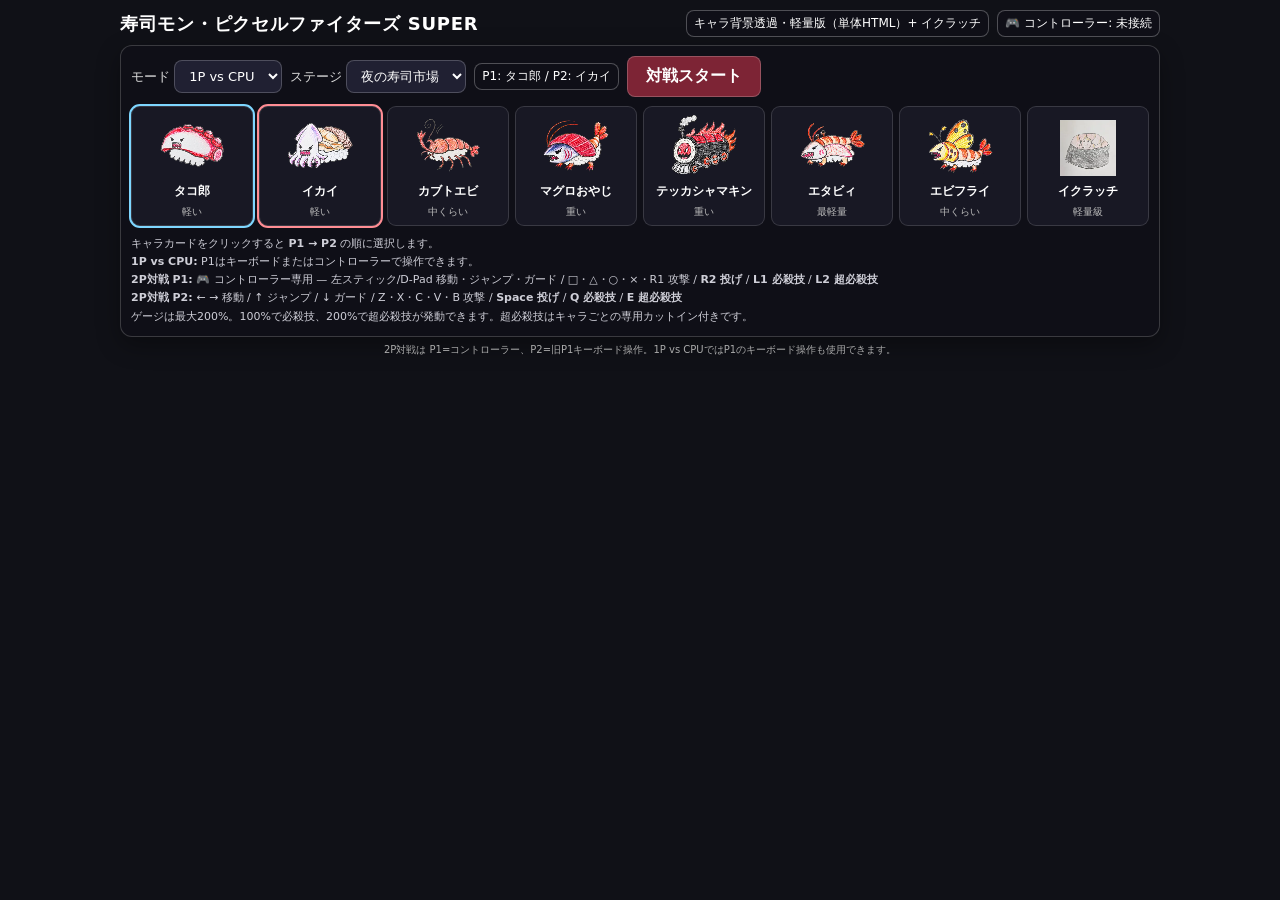
==== index.html @ 0b3661e8 "Add files via upload" ====
<!DOCTYPE html>
<html lang="ja">
<head>
<meta charset="utf-8">
<meta name="viewport" content="width=device-width,initial-scale=1">
<title>寿司モン・ピクセルファイターズ SUPER</title>
<style>
:root{color-scheme:dark}
*{box-sizing:border-box}
html,body{margin:0;min-height:100%;font-family:system-ui,-apple-system,"Segoe UI",sans-serif;background:#101117;color:#fff}
body{display:flex;justify-content:center;padding:10px}
#app{width:min(1040px,100%)}
.topbar{display:flex;gap:8px;align-items:center;justify-content:space-between;flex-wrap:wrap;margin-bottom:8px}
h1{font-size:18px;margin:0;letter-spacing:.04em}
.badge{font-size:12px;padding:4px 7px;border:1px solid #ffffff44;border-radius:8px;background:#101018cc}
#gamepadStatus.connected{border-color:#69e78a88;color:#9dffb6;background:#102018cc}
#gamepadStatus{transition:.15s ease}
.panel{background:#101018e8;border:1px solid #ffffff2d;border-radius:12px;padding:10px;box-shadow:0 8px 24px #0005}
#setup{display:grid;gap:9px}
.row{display:flex;gap:8px;align-items:center;flex-wrap:wrap}
label{font-size:13px;color:#ddd}
select,button{font:inherit;color:#fff;background:#202032;border:1px solid #ffffff35;border-radius:8px;padding:7px 10px}
button{cursor:pointer}
button:hover{filter:brightness(1.18)}
#startBtn{background:#7d2435;font-weight:800;padding:9px 18px}
.cards{display:grid;grid-template-columns:repeat(auto-fit,minmax(112px,1fr));gap:6px}
.card{min-width:0;border:1px solid #ffffff24;border-radius:9px;padding:6px;background:#181824;text-align:center;cursor:pointer;position:relative}
.card:hover{background:#222238}
.card.selected1{outline:2px solid #7ed6ff}
.card.selected2{outline:2px solid #ff8d94}
.card img{width:100%;height:66px;object-fit:contain;image-rendering:pixelated}
.card b{display:block;font-size:12px;white-space:nowrap;overflow:hidden;text-overflow:ellipsis}
.card small{font-size:10px;color:#bbb}
.legend{font-size:11px;color:#cfcfd8;line-height:1.65}
#gameWrap{display:none;position:relative;margin-top:8px}
canvas{display:block;width:100%;aspect-ratio:16/9;image-rendering:pixelated;background:#0e0f14;border:1px solid #ffffff30;border-radius:10px}
.hudHelp{position:absolute;left:7px;bottom:7px;font-size:10px;background:#07070bbf;border:1px solid #ffffff2d;padding:4px 6px;border-radius:6px;pointer-events:none}
#backBtn{position:absolute;right:7px;top:7px;padding:5px 8px;font-size:11px}
.moveBox{margin-top:7px;display:grid;grid-template-columns:1fr 1fr;gap:7px}
.moves{font-size:11px;line-height:1.55;background:#0c0c13d9;border:1px solid #ffffff22;border-radius:8px;padding:6px}
.moves strong{font-size:12px}
.specialLine{display:inline-block;margin-top:3px;padding:2px 5px;border:1px solid #ffd76b66;border-radius:5px;color:#ffe59a}
.throwLine{display:inline-block;margin-top:3px;padding:2px 5px;border:1px solid #8de8ff66;border-radius:5px;color:#bdefff}
.ultraLine{display:inline-block;margin-top:3px;padding:2px 5px;border:1px solid #ff8a7a66;border-radius:5px;color:#ffd0c8;background:#3a1010}
.footer{font-size:10px;color:#aaa;margin-top:6px;text-align:center}
@media(max-width:720px){
  .cards{grid-template-columns:repeat(3,1fr)}
  .card img{height:54px}
  .moveBox{grid-template-columns:1fr}
}
</style>
</head>
<body>
<div id="app">
  <div class="topbar">
    <h1>寿司モン・ピクセルファイターズ SUPER</h1>
    <div class="row"><span class="badge">キャラ背景透過・軽量版（単体HTML）+ イクラッチ</span><span id="gamepadStatus" class="badge">🎮 コントローラー: 未接続</span></div>
  </div>

  <section id="setup" class="panel">
    <div class="row">
      <label>モード
        <select id="mode">
          <option value="cpu">1P vs CPU</option>
          <option value="2p">2P 対戦</option>
        </select>
      </label>
      <label>ステージ
        <select id="stage">
          <option value="market">夜の寿司市場</option>
          <option value="volcano">灼熱すし火山</option>
          <option value="deepsea">深海寿司神殿</option>
          <option value="moon">月見すし城</option>
        </select>
      </label>
      <span id="pickText" class="badge">P1: タコ郎 / P2: イカイ</span>
      <button id="startBtn">対戦スタート</button>
    </div>

    <div class="cards" id="cards"></div>

    <div class="legend">
      キャラカードをクリックすると <b>P1 → P2</b> の順に選択します。<br>
      <b>1P vs CPU:</b> P1はキーボードまたはコントローラーで操作できます。<br>
      <b>2P対戦 P1:</b> 🎮 コントローラー専用 — 左スティック/D-Pad 移動・ジャンプ・ガード / □・△・○・×・R1 攻撃 / <b>R2 投げ</b> / <b>L1 必殺技</b> / <b>L2 超必殺技</b><br>
      <b>2P対戦 P2:</b> ← → 移動 / ↑ ジャンプ / ↓ ガード / Z・X・C・V・B 攻撃 / <b>Space 投げ</b> / <b>Q 必殺技</b> / <b>E 超必殺技</b><br>
      ゲージは最大200%。100%で必殺技、200%で超必殺技が発動できます。超必殺技はキャラごとの専用カットイン付きです。
    </div>
  </section>

  <section id="gameWrap">
    <canvas id="game" width="480" height="270"></canvas>
    <button id="backBtn">選択へ</button>
    <div class="hudHelp">1P: KB/🎮　2P対戦: P1=🎮 / P2=←→↑↓・Z/X/C/V/B・Space・Q・E</div>
    <div class="moveBox">
      <div class="moves" id="p1Moves"></div>
      <div class="moves" id="p2Moves"></div>
    </div>
  </section>

  <div class="footer">2P対戦は P1=コントローラー、P2=旧P1キーボード操作。1P vs CPUではP1のキーボード操作も使用できます。</div>
</div>

<script>
"use strict";

const SPRITES={
  takoro:"[data-uri]", ikai:"[data-uri]", kabuto:"[data-uri]", maguro:"[data-uri]", tekka:"[data-uri]",
  etabyi:"[data-uri]",
  ebifry:"[data-uri]",
  ikuratch:"[data-uri]",

};

const CHARS={
  takoro:{
    name:"タコ郎",weight:"軽い",mass:.86,speed:2.55,jump:8.9,
    moves:[
      {name:"無敵突進",kind:"dash",startup:5,active:13,recovery:13,damage:12,range:34,knock:4.6,dash:5.8,invuln:true},
      {name:"タコ足アッパー",kind:"melee",startup:7,active:5,recovery:15,damage:10,range:34,knock:4.2,lift:4.8},
      {name:"吸盤ビンタ",kind:"melee",startup:6,active:6,recovery:12,damage:9,range:45,knock:3.8,lift:2.3},
      {name:"潮しぶき",kind:"lob",startup:12,active:1,recovery:17,damage:11,projSpeed:3.2,projVy:-2.2,projGravity:.12,knock:4.0,color1:"#79d8ff",color2:"#d9f4ff"},
      {name:"すしローリング",kind:"dash",startup:12,active:12,recovery:20,damage:17,range:39,knock:6.6,dash:4.2}
    ],
    special:{name:"タコ無双ラッシュ",kind:"specialDash",startup:13,active:48,recovery:22,damage:6,range:40,knock:3.3,dash:6.1,multiGap:7,invuln:true}
  },
  ikai:{
    name:"イカイ",weight:"軽い",mass:.88,speed:2.5,jump:8.8,
    moves:[
      {name:"スミ弾",kind:"projectile",startup:8,active:1,recovery:13,damage:8,projSpeed:4.5,knock:3.3,color1:"#3f3657",color2:"#9d86c9"},
      {name:"触手ムチ",kind:"melee",startup:6,active:5,recovery:14,damage:10,range:55,knock:3.9,lift:2.2},
      {name:"ゲソアッパー",kind:"melee",startup:7,active:5,recovery:15,damage:11,range:34,knock:4.0,lift:5.5},
      {name:"スミ連射",kind:"multishot",startup:14,active:10,recovery:16,damage:6,projSpeed:4.3,knock:2.8,color1:"#3a3050",color2:"#c5b7ff"},
      {name:"大スミ砲",kind:"projectileBig",startup:17,active:1,recovery:23,damage:18,projSpeed:3.3,knock:6.3,color1:"#6f44cc",color2:"#d9c9ff"}
    ],
    special:{name:"深海スミストーム",kind:"inkStorm",startup:24,active:56,recovery:21,damage:7,knock:2.7,multiGap:7}
  },
  kabuto:{
    name:"カブトエビ",weight:"中くらい",mass:1.02,speed:2.15,jump:7.8,
    moves:[
      {name:"角つつき",kind:"melee",startup:4,active:5,recovery:11,damage:8,range:31,knock:3.3,lift:1.8},
      {name:"二連つつき",kind:"melee",startup:5,active:7,recovery:13,damage:11,range:36,knock:3.8,lift:2.0},
      {name:"しっぽ払い",kind:"spin",startup:10,active:7,recovery:16,damage:12,range:48,knock:4.8,lift:2.3},
      {name:"跳ね角アタック",kind:"dash",startup:11,active:9,recovery:16,damage:13,range:35,knock:5.1,dash:4.0},
      {name:"一本角チャージ",kind:"dash",startup:15,active:9,recovery:20,damage:19,range:38,knock:7.2,dash:4.7}
    ],
    special:{name:"超角ドリルブレイク",kind:"drillRush",startup:18,active:46,recovery:24,damage:5,range:42,knock:3.0,dash:5.2,multiGap:6,guardBreak:true}
  },
  maguro:{
    name:"マグロおやじ",weight:"重い",mass:1.24,speed:1.75,jump:6.8,
    moves:[
      {name:"火炎放射",kind:"flame",startup:9,active:16,recovery:15,damage:13,range:62,knock:3.5},
      {name:"尾びれたたき",kind:"melee",startup:8,active:7,recovery:16,damage:13,range:40,knock:5.2,lift:2.0},
      {name:"焼きマグロ玉",kind:"lob",startup:14,active:1,recovery:18,damage:14,projSpeed:3.0,projVy:-1.9,projGravity:.11,knock:5.3,color1:"#ff6b2c",color2:"#ffd39b"},
      {name:"煙幕タックル",kind:"dash",startup:13,active:10,recovery:18,damage:15,range:35,knock:5.8,dash:3.0},
      {name:"大トロボディプレス",kind:"dash",startup:18,active:12,recovery:24,damage:22,range:43,knock:8.1,dash:3.6}
    ],
    special:{name:"豪炎マグロ大火砲",kind:"megaFlame",startup:28,active:40,recovery:26,damage:8,range:145,knock:4.2,multiGap:8}
  },
  tekka:{
    name:"テッカシャマキン",weight:"重い",mass:1.3,speed:1.65,jump:6.5,
    moves:[
      {name:"火だるま突進",kind:"fireDash",startup:10,active:14,recovery:18,damage:15,range:42,knock:6.0,dash:4.4},
      {name:"蒸気爆発",kind:"burst",startup:13,active:8,recovery:19,damage:14,range:48,knock:5.7},
      {name:"煤煙ショット",kind:"projectile",startup:12,active:1,recovery:16,damage:9,projSpeed:4.0,knock:3.4,color1:"#343434",color2:"#c0c0c0"},
      {name:"車輪スピン",kind:"spin",startup:11,active:10,recovery:18,damage:16,range:52,knock:6.0,lift:2.2},
      {name:"灼熱列車",kind:"fireDash",startup:22,active:18,recovery:28,damage:24,range:48,knock:9.0,dash:4.8}
    ],
    special:{name:"暴走・灼熱特急",kind:"trainRush",startup:20,active:56,recovery:30,damage:6,range:48,knock:3.6,dash:5.7,multiGap:7,invuln:true}
  },
  etabyi:{
    name:"エタビィ",weight:"最軽量",mass:.68,speed:3.0,jump:9.7,
    moves:[
      {name:"かみつき",kind:"melee",startup:4,active:4,recovery:9,damage:7,range:31,knock:3.0,lift:1.5},
      {name:"前足パンチ",kind:"melee",startup:5,active:5,recovery:10,damage:8,range:35,knock:3.3,lift:1.8},
      {name:"しっぽ打ち",kind:"melee",startup:6,active:5,recovery:11,damage:9,range:41,knock:3.8,lift:2.0},
      {name:"頭突き",kind:"melee",startup:7,active:6,recovery:12,damage:11,range:34,knock:4.5,lift:2.2},
      {name:"高速連打",kind:"melee",startup:9,active:7,recovery:13,damage:13,range:38,knock:4.8,lift:2.0}
    ],
    special:{name:"神速モード",kind:"speedMode",startup:8,active:1,recovery:8,damage:0,range:0,knock:0}
  },
  ebifry:{
    name:"エビフライ",weight:"中くらい",mass:1.0,speed:2.12,jump:7.8,
    moves:[
      {name:"毒針ショット",kind:"poisonProjectile",startup:9,active:1,recovery:13,damage:6,projSpeed:4.1,knock:2.8,poisonDamage:1.2,poisonTime:180,color1:"#79d84b",color2:"#d9ff9b"},
      {name:"毒尾びれ",kind:"melee",startup:7,active:5,recovery:13,damage:9,range:39,knock:3.8,lift:2.0,poisonDamage:.8,poisonTime:120},
      {name:"毒りんぷん",kind:"poisonCloud",startup:13,active:18,recovery:17,damage:4,range:54,knock:2.2,poisonDamage:1.0,poisonTime:160},
      {name:"エビフライ頭突き",kind:"dash",startup:10,active:8,recovery:15,damage:12,range:37,knock:4.8,dash:4.0},
      {name:"猛毒弾",kind:"poisonProjectileBig",startup:17,active:1,recovery:22,damage:12,projSpeed:3.1,knock:5.0,poisonDamage:1.6,poisonTime:240,color1:"#4dbb3f",color2:"#efffa0"}
    ],
    special:{name:"猛毒スコール",kind:"poisonRain",startup:22,active:60,recovery:22,damage:6,knock:2.6,multiGap:6,poisonDamage:1.4,poisonTime:210}
  },
  ikuratch:{
    name:"イクラッチ",weight:"軽量級",mass:.76,speed:2.82,jump:9.25,
    moves:[
      {name:"のりビンタ",kind:"melee",startup:5,active:5,recovery:11,damage:8,range:35,knock:3.2,lift:1.8,spawnTrapCount:1,trapLife:320,triggerRadius:17,trapDamage:9,trapKnock:4.8,trapOffsets:[10]},
      {name:"イクラずつき",kind:"melee",startup:7,active:5,recovery:13,damage:10,range:33,knock:4.1,lift:4.6,spawnTrapCount:1,trapLife:340,triggerRadius:17,trapDamage:10,trapKnock:5.2,trapOffsets:[26]},
      {name:"放物イクラ弾",kind:"lob",startup:11,active:1,recovery:16,damage:10,projSpeed:3.15,projVy:-3.35,projGravity:.13,knock:4.2,color1:"#ff9ab1",color2:"#ffe58d"},
      {name:"イクラバクダン×2",kind:"trap",startup:8,active:1,recovery:12,damage:12,range:0,knock:6.0,trapLife:420,triggerRadius:18,color1:"#ff8c75",color2:"#ffe89d"},
      {name:"イクラバースト",kind:"burst",startup:12,active:8,recovery:17,damage:13,range:52,knock:5.1,lift:2.4,spawnTrapCount:2,trapLife:360,triggerRadius:18,trapDamage:11,trapKnock:5.5,trapOffsets:[-14,18]}
    ],
    special:{name:"イクラ地雷まつり",kind:"trapField",startup:16,active:72,recovery:18,damage:7,knock:3.4,trapDamage:11,trapKnock:5.8,trapLife:450,triggerRadius:18,spawnGap:6}
  }

};

const STAGES={
  market:"夜の寿司市場",
  volcano:"灼熱すし火山",
  deepsea:"深海寿司神殿",
  moon:"月見すし城"
};

const imgs={};
const imageReady={};
for(const [k,src] of Object.entries(SPRITES)){
  const im=new Image();
  imageReady[k]=false;
  im.onload=()=>{imageReady[k]=true};
  im.onerror=()=>{console.error("sprite load failed:",k)};
  im.src=src;
  imgs[k]=im;
}

const cards=document.getElementById("cards");
let pickPhase=0,p1Key="takoro",p2Key="ikai",stageKey="market";
for(const [key,c] of Object.entries(CHARS)){
  const d=document.createElement("div");
  d.className="card";d.dataset.key=key;
  d.innerHTML=`<img src="${SPRITES[key]}" alt=""><b>${c.name}</b><small>${c.weight}</small>`;
  d.onclick=()=>{if(pickPhase%2===0){p1Key=key;pickPhase++}else{p2Key=key;pickPhase++}updateCards()};
  cards.appendChild(d);
}
function updateCards(){
  for(const el of cards.children){
    el.classList.toggle("selected1",el.dataset.key===p1Key);
    el.classList.toggle("selected2",el.dataset.key===p2Key);
  }
  document.getElementById("pickText").textContent=`P1: ${CHARS[p1Key].name} / P2: ${CHARS[p2Key].name}`;
}
updateCards();

const canvas=document.getElementById("game"),ctx=canvas.getContext("2d");
ctx.imageSmoothingEnabled=false;
const W=480,H=270,GROUND=220;
const keys={};
let fighters=[],projectiles=[],sparks=[],victoryParticles=[];
let gameState="setup",timer=99*60,resultText="",mode="cpu",resultFrame=0,winnerSlot=-1,screenShake=0,specialFlash=0;
let specialBanner=null,superFx=[];
let currentRound=1,roundWins=[0,0],roundTransition=0,roundMessage="",matchWinner=-1;
let hitStopFrames=0, slowMoFrames=0, slowMoToggle=false;
let audioCtx=null;
let ultraHitBg=null;

const CONTROLS=[
  {left:"ArrowLeft",right:"ArrowRight",jump:"ArrowUp",guard:"ArrowDown",attacks:["KeyZ","KeyX","KeyC","KeyV","KeyB"],special:"KeyQ",ultra:"KeyE"},
  {left:"KeyA",right:"KeyD",jump:"KeyW",guard:"KeyS",attacks:["KeyF","KeyG","KeyH","KeyJ","KeyK"],special:"KeyL",ultra:"KeyO"}
];
const THROW_KEYS=["Space","Enter"];

// 2P対戦ではP1の旧キーボード操作一式をP2へ移します。
// 1P vs CPUでは従来どおりP1がそのキーボード操作を使えます。
function keyboardControlsFor(slot){
  if(mode==="2p")return slot===1?CONTROLS[0]:null;
  return slot===0?CONTROLS[0]:null;
}
function keyboardThrowFor(slot){
  if(mode==="2p")return slot===1?THROW_KEYS[0]:null;
  return slot===0?THROW_KEYS[0]:null;
}

// ===== Gamepad support (P1 only) =====
// Standard Gamepad mapping (PlayStation-style labels):
// ×=0, ○=1, □=2, △=3, L1=4, R1=5, L2=6, R2=7, D-Pad=12..15.
// 2P対戦時もゲームパッドはP1専用。P2はキーボード専用。
const GAMEPAD_DEADZONE=.18;
const GAMEPAD_AXIS_SMOOTHING=.30;
const GAMEPAD_ATTACK_BUTTONS=[2,3,1,0,5];
const gamepadInput=[
  {left:false,right:false,up:false,guard:false,moveX:0,connected:false,name:""},
  {left:false,right:false,up:false,guard:false,moveX:0,connected:false,name:""}
];
const gamepadPrev=[
  {up:false,buttons:Array(24).fill(false),padIndex:null},
  {up:false,buttons:Array(24).fill(false),padIndex:null}
];
let lastGamepadStatus="";

function pressedButton(pad,index){
  const b=pad&&pad.buttons&&pad.buttons[index];
  return !!(b&&(b.pressed||b.value>.5));
}
function axisValue(pad,index){
  const v=pad&&pad.axes&&Number.isFinite(pad.axes[index])?pad.axes[index]:0;
  const a=Math.abs(v);
  if(a<GAMEPAD_DEADZONE)return 0;
  // デッドゾーンの外側を0〜1に再マッピングし、弱い倒し込みも滑らかに反映する。
  const t=(a-GAMEPAD_DEADZONE)/(1-GAMEPAD_DEADZONE);
  return Math.sign(v)*Math.pow(Math.min(1,t),1.12);
}
function assignedGamepads(){
  if(!navigator.getGamepads)return [];
  return Array.from(navigator.getGamepads()).filter(Boolean).sort((a,b)=>a.index-b.index);
}
function updateGamepadStatus(pads){
  const el=document.getElementById("gamepadStatus");
  if(!el)return;
  let text;
  if(!navigator.getGamepads) text="🎮 コントローラー: このブラウザは未対応";
  else if(!pads.length) text="🎮 コントローラー: 未接続";
  else if(mode==="2p") text=`🎮 P1用コントローラー: 接続中${pads.length>1?`（ほか${pads.length-1}台は操作に未使用）`:""}`;
  else text=`🎮 P1用コントローラー: 接続中${pads.length>1?`（${pads.length}台接続）`:""}`;
  if(text===lastGamepadStatus)return;
  lastGamepadStatus=text;
  el.textContent=text;
  el.classList.toggle("connected",pads.length>0);
  el.title=pads.map((p,i)=>`${i===0?"P1使用":"未使用"}: ${p.id}`).join("\n");
}
function triggerGamepadButton(slot,buttonIndex){
  if(slot!==0||gameState!=="fight"||!fighters[0]||fighters[0].cpu)return;
  const f=fighters[0];
  const attackIndex=GAMEPAD_ATTACK_BUTTONS.indexOf(buttonIndex);
  if(attackIndex>=0){startAttack(f,attackIndex);return;}
  if(buttonIndex===7){startThrow(f);return;}   // R2
  if(buttonIndex===4){startSpecial(f);return;} // L1
  if(buttonIndex===6){startUltra(f);return;}   // L2
}
function updateGamepads(){
  const pads=assignedGamepads();
  updateGamepadStatus(pads);

  // P1だけに1台目のコントローラーを割り当てる。P2は常にキーボード専用。
  for(let slot=0;slot<2;slot++){
    const pad=slot===0?(pads[0]||null):null;
    const state=gamepadInput[slot];
    const prev=gamepadPrev[slot];
    if(!pad){
      state.left=state.right=state.up=state.guard=state.connected=false;
      state.moveX=0;
      state.name="";
      prev.up=false;prev.buttons.fill(false);prev.padIndex=null;
      continue;
    }
    if(prev.padIndex!==pad.index){
      prev.up=false;prev.buttons.fill(false);prev.padIndex=pad.index;
    }

    const ax=axisValue(pad,0), ay=axisValue(pad,1);
    const dLeft=pressedButton(pad,14), dRight=pressedButton(pad,15);
    const dUp=pressedButton(pad,12), dDown=pressedButton(pad,13);

    // 左スティックはアナログ量を保ったまま補間。D-Padは即時反応。
    let targetX=ax;
    if(dLeft&&!dRight)targetX=-1;
    else if(dRight&&!dLeft)targetX=1;
    else if(dLeft&&dRight)targetX=0;
    if(dLeft||dRight){
      state.moveX=targetX;
    }else{
      const smoothing=Math.abs(targetX)<.001?GAMEPAD_AXIS_SMOOTHING+.10:GAMEPAD_AXIS_SMOOTHING;
      state.moveX+=(targetX-state.moveX)*smoothing;
      if(Math.abs(state.moveX)<.012&&Math.abs(targetX)<.001)state.moveX=0;
    }

    const left=state.moveX<-.02;
    const right=state.moveX>.02;
    // 縦方向は誤入力防止のため、スティックをある程度倒した時だけ反応。
    const up=dUp||ay<-.52;
    const down=dDown||ay>.52;
    state.left=left;state.right=right;state.up=up;state.guard=down;state.connected=true;state.name=pad.id||"Gamepad";

    // 上を押しっぱなしにしても自動ジャンプしないよう、押した瞬間だけジャンプ。
    if(up&&!prev.up&&gameState==="fight"&&fighters[0]&&!fighters[0].cpu){
      const f=fighters[0];
      if(f.onGround&&!f.attack&&f.hitstun<=0&&!f.guard){f.vy=-f.c.jump;f.onGround=false;}
    }
    prev.up=up;

    const watched=[0,1,2,3,4,5,6,7];
    for(const bi of watched){
      const now=pressedButton(pad,bi);
      if(now&&!prev.buttons[bi])triggerGamepadButton(slot,bi);
      prev.buttons[bi]=now;
    }
  }
}
window.addEventListener("gamepadconnected",()=>updateGamepads());
window.addEventListener("gamepaddisconnected",()=>updateGamepads());

const THROWS={
  takoro:{name:"吸盤ぐるぐる投げ",damage:12,range:47,knock:6.2,lift:4.2,recovery:18},
  ikai:{name:"触手一本背負い",damage:11,range:49,knock:5.8,lift:4.0,recovery:18},
  kabuto:{name:"角すくい投げ",damage:14,range:46,knock:6.8,lift:4.4,recovery:20},
  maguro:{name:"豪快マグロ投げ",damage:16,range:45,knock:7.6,lift:4.8,recovery:23},
  tekka:{name:"機関車放り投げ",damage:17,range:45,knock:8.0,lift:5.0,recovery:24},
  etabyi:{name:"神速エビ投げ",damage:10,range:50,knock:5.5,lift:4.5,recovery:15},
  ebifry:{name:"毒しっぽ投げ",damage:13,range:47,knock:6.0,lift:4.2,recovery:19},
  ikuratch:{name:"イクラころがし投げ",damage:12,range:48,knock:6.2,lift:4.4,recovery:18}
};
const SPECIAL_COLORS={
  takoro:["#5ce7ff","#eaffff"],
  ikai:["#9b62ff","#eadcff"],
  kabuto:["#ffd04d","#fff4ae"],
  maguro:["#ff5729","#ffe067"],
  tekka:["#ff3b1f","#ffb13b"],
  etabyi:["#fff06a","#ffffff"],
  ebifry:["#74e34f","#ecff9a"],
  ikuratch:["#ff8da1","#fff0a6"]
};
const ULTRA_STYLES={
  takoro:{title:"SEA EMPEROR", subtitle:"激流で押し流せ！", accent:"#5ce7ff", accent2:"#eaffff", motif:"wave"},
  ikai:{title:"ABYSS SQUID", subtitle:"深海の闇を降らせろ！", accent:"#9b62ff", accent2:"#eadcff", motif:"ink"},
  kabuto:{title:"ROYAL DRILL", subtitle:"角で貫く黄金一閃！", accent:"#ffd04d", accent2:"#fff4ae", motif:"drill"},
  maguro:{title:"INFERNO TUNA", subtitle:"すべてを焼き尽くせ！", accent:"#ff5729", accent2:"#ffe067", motif:"fire"},
  tekka:{title:"HELL EXPRESS", subtitle:"止まらない灼熱列車！", accent:"#ff3b1f", accent2:"#ffb13b", motif:"rail"},
  etabyi:{title:"GOD SPEED", subtitle:"神速で置き去りにする！", accent:"#fff06a", accent2:"#ffffff", motif:"speed"},
  ebifry:{title:"TOXIC BUTTERFLY", subtitle:"猛毒の雨で包み込め！", accent:"#74e34f", accent2:"#ecff9a", motif:"poison"},
  ikuratch:{title:"IKURA MINEFIELD", subtitle:"踏んだ瞬間、全部はじける！", accent:"#ff8da1", accent2:"#fff0a6", motif:"ikura"}
};
const ULTRA_QUOTES={
  takoro:["ここで決める！","逃がすか！","今だ！"],
  ikai:["深海の闇を見ろ！","逃がすか！","今だ！"],
  kabuto:["ここで決める！","角で貫く！","逃がすか！"],
  maguro:["燃えつきろ！","ここで決める！","今だ！"],
  tekka:["終点まで吹き飛べ！","逃がすか！","ここで決める！"],
  etabyi:["見切れるかな？","今だ！","逃がすか！"],
  ebifry:["毒からは逃げられない！","ここで決める！","今だ！"],
  ikuratch:["踏んだらドカン！","ここで決める！","逃がすか！"]
};
function pickUltraQuote(key){
  const list=ULTRA_QUOTES[key]||["ここで決める！","逃がすか！","今だ！"];
  return list[Math.floor(Math.random()*list.length)];
}

const ULTRAS={
  takoro:{name:"海皇タコ無限突進",kind:"ultraDash",startup:16,active:72,recovery:24,damage:9,range:46,knock:4.4,dash:7.0,multiGap:5,invuln:true},
  ikai:{name:"冥海ギガスミテンペスト",kind:"gigaInk",startup:28,active:80,recovery:24,damage:9,knock:3.2,multiGap:4},
  kabuto:{name:"皇角ギガドリル",kind:"gigaDrill",startup:20,active:68,recovery:26,damage:7,range:48,knock:3.6,dash:6.4,multiGap:4,guardBreak:true,invuln:true},
  maguro:{name:"灼海インフェルノ砲",kind:"infernoCannon",startup:30,active:54,recovery:28,damage:11,range:190,knock:4.8,multiGap:5},
  tekka:{name:"終焉・煉獄特急",kind:"hellTrain",startup:18,active:80,recovery:30,damage:8,range:52,knock:4.0,dash:6.6,multiGap:5,invuln:true},
  etabyi:{name:"絶対神速覚醒",kind:"godSpeed",startup:10,active:1,recovery:10,damage:0,range:0,knock:0},
  ebifry:{name:"終極・猛毒大洪水",kind:"toxicFlood",startup:26,active:76,recovery:26,damage:8,knock:3.4,multiGap:5,poisonDamage:2.0,poisonTime:300},
  ikuratch:{name:"超・イクラ地雷原",kind:"ikuraMinefield",startup:22,active:99,recovery:22,damage:8,knock:3.2,multiGap:5,trapDamage:13,trapKnock:6.8,trapLife:500,triggerRadius:20}
};
const KEYLIST=[
  "ArrowLeft","ArrowRight","ArrowUp","ArrowDown","KeyZ","KeyX","KeyC","KeyV","KeyB","KeyQ","KeyE","Space",
  "KeyA","KeyD","KeyW","KeyS","KeyF","KeyG","KeyH","KeyJ","KeyK","KeyL","KeyO","Enter"
];

function initAudio(){
  if(audioCtx)return;
  const Ctx=window.AudioContext||window.webkitAudioContext;
  if(!Ctx)return;
  audioCtx=new Ctx();
}
function beep(freq, dur=.08, type="square", vol=.03, when=0, slideTo=null){
  if(!audioCtx)return;
  const t=audioCtx.currentTime+when;
  const osc=audioCtx.createOscillator();
  const g=audioCtx.createGain();
  osc.type=type;
  osc.frequency.setValueAtTime(freq,t);
  if(slideTo!==null)osc.frequency.exponentialRampToValueAtTime(Math.max(30,slideTo),t+dur);
  g.gain.setValueAtTime(0.0001,t);
  g.gain.exponentialRampToValueAtTime(vol,t+.008);
  g.gain.exponentialRampToValueAtTime(0.0001,t+dur);
  osc.connect(g); g.connect(audioCtx.destination);
  osc.start(t); osc.stop(t+dur+.02);
}
function noiseBurst(dur=.08, vol=.02, when=0, hp=400){
  if(!audioCtx)return;
  const t=audioCtx.currentTime+when;
  const len=Math.max(1,Math.floor(audioCtx.sampleRate*dur));
  const buf=audioCtx.createBuffer(1,len,audioCtx.sampleRate);
  const ch=buf.getChannelData(0);
  for(let i=0;i<len;i++)ch[i]=(Math.random()*2-1)*(1-i/len);
  const src=audioCtx.createBufferSource(); src.buffer=buf;
  const filter=audioCtx.createBiquadFilter(); filter.type="highpass"; filter.frequency.value=hp;
  const g=audioCtx.createGain();
  g.gain.setValueAtTime(vol,t);
  g.gain.exponentialRampToValueAtTime(0.0001,t+dur);
  src.connect(filter); filter.connect(g); g.connect(audioCtx.destination);
  src.start(t); src.stop(t+dur+.02);
}
function playHitSE(power=10, guarded=false){
  if(!audioCtx)return;
  if(guarded){
    beep(640,.05,"triangle",.02,0,520);
    noiseBurst(.04,.01,0,900);
  }else{
    const base=Math.min(600,180+power*18);
    beep(base,.06,"square",.03,0,Math.max(80,base*.45));
    noiseBurst(.05,.015,0,500);
  }
}
function playSpecialSE(key, ultra=false){
  if(!audioCtx)return;
  const t=0;
  if(ultra){
    beep(260,.11,"sawtooth",.035,t,120);
    beep(520,.12,"square",.03,t+.05,210);
    noiseBurst(.12,.02,t+.04,350);
  }
  switch(key){
    case "takoro":
      beep(560,.07,"triangle",.03,t,360); beep(760,.06,"triangle",.025,t+.05,480); noiseBurst(.05,.01,t+.03,700); break;
    case "ikai":
      beep(250,.11,"sawtooth",.028,t,120); beep(360,.1,"square",.02,t+.06,180); noiseBurst(.08,.015,t+.04,450); break;
    case "kabuto":
      beep(180,.08,"square",.03,t,90); beep(120,.09,"sawtooth",.028,t+.04,70); noiseBurst(.05,.012,t+.03,800); break;
    case "maguro":
      beep(140,.12,"sawtooth",.03,t,60); beep(220,.09,"square",.025,t+.07,110); noiseBurst(.1,.02,t+.02,260); break;
    case "tekka":
      beep(110,.14,"square",.032,t,55); beep(175,.12,"sawtooth",.03,t+.05,90); noiseBurst(.12,.022,t+.03,200); break;
    case "etabyi":
      beep(680,.05,"triangle",.03,t,800); beep(880,.05,"triangle",.025,t+.04,1000); beep(1080,.05,"triangle",.02,t+.08,1200); break;
    case "ebifry":
      beep(420,.08,"sawtooth",.026,t,240); beep(310,.1,"triangle",.022,t+.05,180); noiseBurst(.07,.012,t+.03,520); break;
  }
}

addEventListener("keydown",e=>{
  if(KEYLIST.includes(e.code))e.preventDefault();
  if(!keys[e.code])onPress(e.code);
  keys[e.code]=true;
});
addEventListener("keyup",e=>keys[e.code]=false);

function Fighter(slot,key,x,facing,cpu=false){
  const c=CHARS[key];
  return {
    slot,key,c,x,y:GROUND-45,vx:0,vy:0,w:57,h:45,facing,
    hp:100,meter:0,guard:false,onGround:true,attack:null,attackFrame:0,
    hitDone:false,hitCooldown:0,hitstun:0,invuln:0,flash:0,cpu,cpuThink:0,ko:false,
    combo:0,comboTimer:0,bestCombo:0,specialUsed:0,ultraUsed:0,speedBuff:0,ultraBuff:0,throwSuccess:0,poisonTimer:0,poisonTick:0,poisonDamage:0,poisonOwner:null
  };
}
async function startGame(){
  initAudio();
  if(audioCtx&&audioCtx.state==="suspended"){audioCtx.resume().catch(()=>{});}
  const startBtn=document.getElementById("startBtn");
  startBtn.disabled=true;
  startBtn.textContent="画像を準備中…";
  try{
    const selected=[imgs[p1Key],imgs[p2Key]];
    await Promise.all(selected.map(im=>{
      if(im.complete&&im.naturalWidth>0)return Promise.resolve();
      if(im.decode)return im.decode().catch(()=>new Promise(r=>{
        const done=()=>r();
        im.addEventListener("load",done,{once:true});
        im.addEventListener("error",done,{once:true});
      }));
      return new Promise(r=>{
        const done=()=>r();
        im.addEventListener("load",done,{once:true});
        im.addEventListener("error",done,{once:true});
      });
    }));
  }finally{
    startBtn.disabled=false;
    startBtn.textContent="対戦スタート";
  }

  mode=document.getElementById("mode").value;
  stageKey=document.getElementById("stage").value;
  currentRound=1;
  roundWins=[0,0];
  matchWinner=-1;
  startRound();
  document.getElementById("setup").style.display="none";
  document.getElementById("gameWrap").style.display="block";
  updateMoveBox();
}

function startRound(){
  fighters=[Fighter(0,p1Key,95,1,false),Fighter(1,p2Key,385,-1,mode==="cpu")];
  projectiles=[];sparks=[];victoryParticles=[];timer=99*60;resultText="";resultFrame=0;winnerSlot=-1;
  screenShake=0;specialFlash=0;specialBanner=null;superFx=[];
  hitStopFrames=0; slowMoFrames=0; slowMoToggle=false; ultraHitBg=null;
  roundTransition=0;roundMessage=`ROUND ${currentRound}`;gameState="roundIntro";
}
document.getElementById("startBtn").onclick=startGame;
document.getElementById("backBtn").onclick=()=>{
  gameState="setup";
  document.getElementById("setup").style.display="grid";
  document.getElementById("gameWrap").style.display="none";
};

function updateMoveBox(){
  const normalKeys1=["Z","X","C","V","B"],padKeys=["□","△","○","×","R1"];
  const list=(f,ctrl,specialKey,ultraKey,throwKey)=>`<strong>${f.slot===0?"P1":"P2"} ${f.c.name}</strong>（${f.c.weight}）<br>`+
    f.c.moves.map((m,i)=>`${ctrl[i]}：${m.name}`).join("<br>")+
    `<br><span class="throwLine">${throwKey}：◆ ${THROWS[f.key].name}</span>`+
    `<br><span class="specialLine">${specialKey}：★ ${f.c.special.name}</span>`+
    `<br><span class="ultraLine">${ultraKey}：★★ ${ULTRAS[f.key].name}</span>`;
  if(mode==="2p"){
    document.getElementById("p1Moves").innerHTML=list(fighters[0],padKeys,"L1","L2","R2")+`<br><b>🎮 P1はコントローラー専用</b>`;
    document.getElementById("p2Moves").innerHTML=list(fighters[1],normalKeys1,"Q","E","Space")+`<br><b>⌨ P2は旧P1キーボード操作</b>`;
    document.querySelector(".hudHelp").textContent="2P対戦　P1=🎮 左スティック/D-Pad・□△○×R1・R2・L1・L2　P2=←→↑↓・Z/X/C/V/B・Space・Q・E";
  }else{
    document.getElementById("p1Moves").innerHTML=list(fighters[0],normalKeys1,"Q","E","Space")+
      `<br><span class="throwLine">🎮 R2：投げ</span> <span class="specialLine">L1：必殺技</span> <span class="ultraLine">L2：超必殺技</span><br>🎮 攻撃：□ / △ / ○ / × / R1`;
    document.getElementById("p2Moves").innerHTML=list(fighters[1],["CPU","CPU","CPU","CPU","CPU"],"CPU","CPU","CPU");
    document.querySelector(".hudHelp").textContent="1P vs CPU　P1=キーボード（←→↑↓・Z/X/C/V/B・Space・Q・E）またはコントローラー";
  }
}

function onPress(code){
  if(gameState!=="fight")return;
  fighters.forEach((f,i)=>{
    if(f.cpu)return;
    const c=keyboardControlsFor(i);
    if(!c)return;
    if(code===c.jump&&f.onGround&&!f.attack&&f.hitstun<=0&&!f.guard){f.vy=-f.c.jump;f.onGround=false}

    if(code===keyboardThrowFor(i)){
      startThrow(f);
      return;
    }

    const mi=c.attacks.indexOf(code);
    if(mi>=0)startAttack(f,mi);
    if(code===c.special)startSpecial(f);
    if(code===c.ultra)startUltra(f);
  });
}
function startAttack(f,idx){
  if(f.attack||f.hitstun>0||f.guard||f.ko)return;
  const move={...f.c.moves[idx],idx,isSpecial:false};
  if(f.speedBuff>0){
    move.startup=Math.max(1,Math.ceil(move.startup/3));
    move.active=Math.max(2,Math.ceil(move.active/2));
    move.recovery=Math.max(1,Math.ceil(move.recovery/3));
  }
  f.attack=move;
  f.attackFrame=0;f.hitDone=false;f.hitCooldown=0;f.vx*=.35;
}
function startThrow(f){
  if(f.hitstun>0||f.guard||f.ko)return;
  // The first button may already have started a normal move; a quick second button
  // converts that early startup into a throw.
  if(f.attack){
    if(f.attack.isSpecial||f.attack.kind==="throw"||f.attackFrame>6)return;
    f.attack=null;
  }
  const t=THROWS[f.key];
  f.attack={
    name:t.name,kind:"throw",startup:4,active:5,recovery:t.recovery,
    damage:t.damage,range:t.range,knock:t.knock,lift:t.lift,
    idx:-2,isSpecial:false,isThrow:true
  };
  f.attackFrame=0;f.hitDone=false;f.hitCooldown=0;f.vx*=.25;
}
function startSpecial(f){
  if(f.attack||f.hitstun>0||f.guard||f.ko||f.meter<100)return;
  f.meter-=100;
  f.specialUsed++;
  f.attack={...f.c.special,idx:-1,isSpecial:true,isUltra:false};
  f.attackFrame=0;f.hitDone=false;f.hitCooldown=0;f.vx*=.2;

  playSpecialSE(f.key,false);
  specialFlash=40;
  screenShake=16;
  specialBanner={slot:f.slot,key:f.key,name:f.c.special.name,timer:58,max:58,tier:"special"};
  const cols=SPECIAL_COLORS[f.key]||["#ffffff","#ffe88a"];
  for(let i=0;i<46;i++){
    const ang=(Math.PI*2*i/46)+(Math.random()-.5)*.14;
    const sp=1.5+Math.random()*4.5;
    superFx.push({
      x:f.x,y:f.y+20,vx:Math.cos(ang)*sp,vy:Math.sin(ang)*sp,
      life:24+Math.random()*22,size:1+Math.random()*3,color:i%2?cols[0]:cols[1]
    });
  }
}
function startUltra(f){
  if(f.attack||f.hitstun>0||f.guard||f.ko||f.meter<200)return;
  f.meter-=200;
  f.ultraUsed++;
  const u=ULTRAS[f.key];
  f.attack={...u,idx:-3,isSpecial:true,isUltra:true};
  f.attackFrame=0;f.hitDone=false;f.hitCooldown=0;f.vx*=.15;

  playSpecialSE(f.key,true);
  specialFlash=58;
  screenShake=20;
  specialBanner={slot:f.slot,key:f.key,name:u.name,timer:72,max:72,tier:"ultra",quote:pickUltraQuote(f.key)};
  const cols=SPECIAL_COLORS[f.key]||["#ffffff","#ffe88a"];
  for(let i=0;i<78;i++){
    const ang=(Math.PI*2*i/78)+(Math.random()-.5)*.22;
    const sp=2.4+Math.random()*6.0;
    superFx.push({
      x:f.x,y:f.y+20,vx:Math.cos(ang)*sp,vy:Math.sin(ang)*sp,
      life:30+Math.random()*28,size:2+Math.random()*4,color:i%2?cols[0]:cols[1]
    });
  }
}
function attackPhase(f){
  const a=f.attack;if(!a)return"none";
  if(f.attackFrame<a.startup)return"startup";
  if(f.attackFrame<a.startup+a.active)return"active";
  return"recovery";
}
function rectsHit(ax,ay,aw,ah,bx,by,bw,bh){return ax<bx+bw&&ax+aw>bx&&ay<by+bh&&ay+ah>by}
function hurtBox(f){return{x:f.x-f.w/2,y:f.y,w:f.w,h:f.h}}
function meleeBox(f,a){
  const r=a.range||35;
  return{x:f.facing>0?f.x+f.w/2-5:f.x-f.w/2-r+5,y:f.y+4,w:r,h:f.h-6};
}
function areaBox(f,a){return{x:f.x-a.range/2,y:f.y-7,w:a.range,h:f.h+14}}

function spawnProjectile(f,a,opts={}){
  const dir=f.facing;
  projectiles.push({
    owner:f,x:opts.x??(f.x+dir*31),y:opts.y??(f.y+17),
    vx:opts.vx??(dir*(a.projSpeed??4.0)),vy:opts.vy??0,gravity:opts.gravity??0,
    w:opts.w??(a.kind==="projectileBig"?19:11),h:opts.h??(a.kind==="projectileBig"?11:7),
    damage:opts.damage??a.damage,knock:opts.knock??a.knock,lift:opts.lift??1.8,life:opts.life??150,
    color1:opts.color1??a.color1??"#3f3657",color2:opts.color2??a.color2??"#9d86c9",
    pierce:opts.pierce??false,hitCooldown:0,special:opts.special??false,
    poisonDamage:opts.poisonDamage??a.poisonDamage??0,poisonTime:opts.poisonTime??a.poisonTime??0,
    trap:opts.trap??false,armTime:opts.armTime??18,triggerRadius:opts.triggerRadius??18,bob:Math.random()*Math.PI*2
  });
}
function spawnTrap(f,a,opts={}){
  // イクラッチは多くの爆弾を置ける。極端に増えすぎた時だけ古い物から消す。
  const ownedTraps=projectiles.filter(p=>p.trap&&p.owner===f&&p.life>0);
  if(ownedTraps.length>=80)ownedTraps[0].life=0;
  spawnProjectile(f,a,{
    x:opts.x??(f.x+f.facing*10),y:GROUND-9,vx:0,vy:0,gravity:0,w:18,h:10,
    damage:opts.damage??(a.trapDamage??a.damage),knock:opts.knock??(a.trapKnock??a.knock),lift:opts.lift??3.3,
    life:opts.life??(a.trapLife??320),color1:opts.color1??a.color1??"#ff8da1",color2:opts.color2??a.color2??"#fff0a6",
    trap:true,armTime:opts.armTime??18,triggerRadius:opts.triggerRadius??(a.triggerRadius??18),special:opts.special??false,
    poisonDamage:0,poisonTime:0
  });
}
function spark(x,y,type,count=7){
  for(let i=0;i<count;i++){
    sparks.push({x,y,vx:(Math.random()-.5)*3,vy:(Math.random()-.9)*2.7,life:12+Math.random()*8,type});
  }
}
function trapExplosionFx(x,y,power=1,isSpecial=false){
  const main1=isSpecial?"#fff0a6":"#ffcf7a";
  const main2=isSpecial?"#ff8da1":"#ff8a54";
  spark(x,y,"fire",Math.floor(18*power));
  spark(x,y,"white",Math.floor(10*power));
  spark(x,y,"gold",Math.floor(12*power));
  if(isSpecial)spark(x,y,"poison",Math.floor(8*power));
  for(let i=0;i<Math.floor(22*power);i++){
    const ang=(Math.PI*2*i)/(22*power)+(Math.random()-.5)*.18;
    const sp=1.6+Math.random()*3.8*power;
    superFx.push({x,y,vx:Math.cos(ang)*sp,vy:Math.sin(ang)*sp,life:18+Math.random()*12,size:2+Math.random()*4,color:i%2?main1:main2,shape:"rect"});
  }
  superFx.push({x,y,life:18+Math.random()*6,size:18*power,color:main2,shape:"ring",grow:3.4});
  superFx.push({x,y,life:24+Math.random()*8,size:28*power,color:main1,shape:"ring",grow:4.8});
  if(isSpecial)superFx.push({x,y,life:30+Math.random()*8,size:40*power,color:"#fff7cc",shape:"ring",grow:5.6});
  screenShake=Math.max(screenShake,isSpecial?14:11);
  specialFlash=Math.max(specialFlash,isSpecial?18:10);
}
function addCombo(attacker){
  if(attacker.comboTimer>0)attacker.combo++;
  else attacker.combo=1;
  attacker.comboTimer=88;
  attacker.bestCombo=Math.max(attacker.bestCombo,attacker.combo);
}

function applyPoison(attacker,target,damagePerTick,duration){
  if(target.ko)return;
  target.poisonTimer=Math.max(target.poisonTimer,duration||120);
  target.poisonTick=0;
  target.poisonDamage=Math.max(target.poisonDamage,damagePerTick||1);
  target.poisonOwner=attacker;
  spark(target.x,target.y+15,"poison",12);
}
function updatePoison(f){
  if(f.poisonTimer<=0||f.ko)return;
  f.poisonTimer--;
  f.poisonTick++;
  if(f.poisonTick>=30){
    f.poisonTick=0;
    const d=f.poisonDamage;
    f.hp=Math.max(0,f.hp-d);
    f.flash=4;
    spark(f.x,f.y+15,"poison",5);
    if(f.poisonOwner){
      f.poisonOwner.meter=Math.min(200,f.poisonOwner.meter+d*.7);
    }
    playHitSE(Math.max(4,d*4),false);
    if(f.hp<=0){f.ko=true;f.hitstun=120;}
  }
}
function applyHit(attacker,target,damage,knock,lift=2.2,guardBreak=false){
  if(target.invuln>0||target.ko)return false;
  let d=damage,k=knock;
  const guarded=target.guard&&!guardBreak;
  if(guarded){
    d*=.28;k*=.38;spark(target.x,target.y+20,"guard",5);
    target.meter=Math.min(200,target.meter+d*.9);
    playHitSE(d,true);
    hitStopFrames=Math.max(hitStopFrames,2);
  }else{
    if(target.guard&&guardBreak){d*=.75;k*=.85}
    target.hitstun=Math.max(target.hitstun,9+Math.floor(d*.34));
    spark(target.x,target.y+18,"hit",8);
    addCombo(attacker);
    attacker.meter=Math.min(200,attacker.meter+d*2.0+2);
    target.meter=Math.min(200,target.meter+d*1.15);
    playHitSE(d,false);
    hitStopFrames=Math.max(hitStopFrames,Math.min(8,3+Math.floor(d*.18)));
    slowMoFrames=Math.max(slowMoFrames,Math.min(12,4+Math.floor(d*.14)));
  }
  target.hp=Math.max(0,target.hp-d);
  const dir=attacker.x<target.x?1:-1;
  target.vx=dir*(k/target.c.mass);target.vy=-lift/target.c.mass;target.flash=6;
  screenShake=Math.max(screenShake,Math.min(10,1+d*.17));
  if(!guarded&&attacker.attack&&attacker.attack.isUltra){
    ultraHitBg={key:attacker.key,timer:18,max:18};
    specialFlash=Math.max(specialFlash,18);
    screenShake=Math.max(screenShake,12);
  }
  if(target.hp<=0){target.ko=true;target.hitstun=120}
  return true;
}

function updateAttack(f,other){
  const a=f.attack;if(!a)return;
  f.attackFrame++;
  if(f.hitCooldown>0)f.hitCooldown--;
  const phase=attackPhase(f);

  if(phase==="active"){
    if(a.invuln)f.invuln=2;

    // Normal movement attacks
    if(["dash","fireDash"].includes(a.kind))f.vx=f.facing*a.dash;

    // Normal projectiles
    if(a.kind==="projectile"&&f.attackFrame===a.startup+1)spawnProjectile(f,a);
    if(a.kind==="poisonProjectile"&&f.attackFrame===a.startup+1)spawnProjectile(f,a,{w:12,h:8,poisonDamage:a.poisonDamage,poisonTime:a.poisonTime});
    if(a.kind==="projectileBig"&&f.attackFrame===a.startup+1)spawnProjectile(f,a,{w:19,h:11,lift:3.0,life:180});
    if(a.kind==="poisonProjectileBig"&&f.attackFrame===a.startup+1)spawnProjectile(f,a,{w:20,h:12,lift:2.8,life:180,poisonDamage:a.poisonDamage,poisonTime:a.poisonTime});
    if(a.kind==="lob"&&f.attackFrame===a.startup+1)spawnProjectile(f,a,{vy:a.projVy||-2,gravity:a.projGravity||.11,w:12,h:9,life:170});
    if(a.kind==="multishot"&&[a.startup+1,a.startup+5,a.startup+9].includes(f.attackFrame)){
      const seq=[-.45,0,.45];
      const idx=[a.startup+1,a.startup+5,a.startup+9].indexOf(f.attackFrame);
      spawnProjectile(f,a,{vy:seq[idx],w:10,h:6,life:120});
    }
    if(a.spawnTrapCount&&f.attackFrame===a.startup+1){
      const offs=(a.trapOffsets&&a.trapOffsets.length)?a.trapOffsets:Array.from({length:a.spawnTrapCount},(_,i)=>(i-(a.spawnTrapCount-1)/2)*22);
      offs.slice(0,a.spawnTrapCount).forEach((off,idx)=>{
        const tx=Math.max(24,Math.min(W-24,f.x+f.facing*off));
        spawnTrap(f,a,{x:tx,life:a.trapLife,triggerRadius:a.triggerRadius,damage:a.trapDamage,knock:a.trapKnock,color1:"#ff8c75",color2:"#ffe89d",armTime:idx===0?12:18});
      });
      spark(f.x+f.facing*16,GROUND-10,"gold",6);
    }
    if(a.kind==="trap"&&f.attackFrame===a.startup+1){
      const t1=Math.max(24,Math.min(W-24,f.x+f.facing*12));
      const t2=Math.max(24,Math.min(W-24,f.x+f.facing*38));
      spawnTrap(f,a,{x:t1});
      spawnTrap(f,a,{x:t2,armTime:22});
    }

    // Special: Takoro - invincible multi-hit rush
    if(a.kind==="specialDash"){
      f.vx=f.facing*a.dash;f.invuln=2;
      if(f.attackFrame%2===0){spark(f.x-f.facing*16,f.y+21,"aqua",6); spark(f.x,f.y+20,"white",3);}
      if(f.attackFrame%4===0){for(let i=0;i<6;i++)superFx.push({x:f.x,y:f.y+20,vx:(Math.random()-.5)*4-f.facing*2.6,vy:(Math.random()-.5)*3,life:14+Math.random()*10,size:2+Math.random()*3,color:i%2?"#5ce7ff":"#ffffff"});}
      const hb=meleeBox(f,a),ob=hurtBox(other);
      if(f.hitCooldown<=0&&rectsHit(hb.x,hb.y,hb.w,hb.h,ob.x,ob.y,ob.w,ob.h)){
        if(applyHit(f,other,a.damage,a.knock,1.5)){f.hitCooldown=a.multiGap}
      }
    }

    // Special: Ikai - ink rains from above around enemy
    if(a.kind==="inkStorm"&&f.attackFrame%5===0){
      const rx=Math.max(24,Math.min(W-24,other.x+(Math.random()-.5)*95));
      spawnProjectile(f,a,{
        x:rx,y:24,vx:(Math.random()-.5)*.8,vy:3.9,gravity:.04,w:13,h:14,
        damage:a.damage,knock:a.knock,lift:1.6,life:100,color1:"#322448",color2:"#d9c4ff",special:true
      });
      for(let i=0;i<5;i++)superFx.push({x:rx+(Math.random()-.5)*10,y:22,vx:(Math.random()-.5)*1.4,vy:1+Math.random()*2.2,life:18+Math.random()*10,size:2+Math.random()*3,color:i%2?"#9b62ff":"#ffffff"});
    }

    // Special: Kabutoebi - armored drill rush, guard-breaking
    if(a.kind==="drillRush"){
      f.vx=f.facing*a.dash;
      if(f.attackFrame%2===0){spark(f.x+f.facing*24,f.y+20,"gold",7); spark(f.x,f.y+20,"white",2);}
      if(f.attackFrame%3===0){for(let i=0;i<5;i++)superFx.push({x:f.x+f.facing*20,y:f.y+18,vx:f.facing*(3+Math.random()*3),vy:(Math.random()-.5)*2.6,life:14+Math.random()*8,size:2+Math.random()*3,color:i%2?"#ffd04d":"#fff6bc"});}
      if(f.attackFrame<a.startup+20)f.invuln=2;
      const hb=meleeBox(f,a),ob=hurtBox(other);
      if(f.hitCooldown<=0&&rectsHit(hb.x,hb.y,hb.w,hb.h,ob.x,ob.y,ob.w,ob.h)){
        if(applyHit(f,other,a.damage,a.knock,1.2,true)){f.hitCooldown=a.multiGap}
      }
    }

    // Special: Maguro - huge persistent flame in front
    if(a.kind==="megaFlame"){
      if(f.attackFrame%1===0){spark(f.x+f.facing*(35+Math.random()*110),f.y+8+Math.random()*38,"fire",8); spark(f.x+f.facing*(30+Math.random()*120),f.y+8+Math.random()*38,"smoke",3);} 
      if(f.attackFrame%3===0){for(let i=0;i<10;i++)superFx.push({x:f.x+f.facing*(24+Math.random()*120),y:f.y+5+Math.random()*36,vx:f.facing*(2+Math.random()*3),vy:(Math.random()-.5)*2.5,life:10+Math.random()*8,size:2+Math.random()*4,color:i%2?"#ff5c2a":"#ffe07a"});}
      const hb={x:f.facing>0?f.x+20:f.x-a.range-20,y:f.y-4,w:a.range,h:48};
      const ob=hurtBox(other);
      if(f.hitCooldown<=0&&rectsHit(hb.x,hb.y,hb.w,hb.h,ob.x,ob.y,ob.w,ob.h)){
        if(applyHit(f,other,a.damage,a.knock,1.0)){f.hitCooldown=a.multiGap}
      }
    }

    // Special: Etabyi - for a short time, normal attacks come out about 3x faster.
    if(a.kind==="speedMode"&&f.attackFrame===a.startup+1){
      f.speedBuff=240;
      spark(f.x,f.y+17,"speed",45);
      for(let i=0;i<28;i++)superFx.push({x:f.x,y:f.y+20,vx:(Math.random()-.5)*6,vy:(Math.random()-.5)*6,life:18+Math.random()*12,size:2+Math.random()*3,color:i%2?"#fff06a":"#ffffff"});
      specialFlash=28;screenShake=10;
    }

    // Special: Tekka - blazing train rush with invulnerability
    if(a.kind==="trainRush"){
      f.vx=f.facing*a.dash;f.invuln=2;
      if(f.attackFrame%2===0){spark(f.x-f.facing*18,f.y+18,"fire",8);spark(f.x-f.facing*28,f.y+31,"smoke",5); spark(f.x,f.y+20,"white",2);}
      if(f.attackFrame%3===0){for(let i=0;i<8;i++)superFx.push({x:f.x-f.facing*8,y:f.y+18+Math.random()*16,vx:-f.facing*(2+Math.random()*4),vy:(Math.random()-.5)*3,life:12+Math.random()*10,size:2+Math.random()*4,color:i%2?"#ffb13b":"#ff4f2b"});}
      const hb=meleeBox(f,a),ob=hurtBox(other);
      if(f.hitCooldown<=0&&rectsHit(hb.x,hb.y,hb.w,hb.h,ob.x,ob.y,ob.w,ob.h)){
        if(applyHit(f,other,a.damage,a.knock,1.4)){f.hitCooldown=a.multiGap}
      }
      if(f.x<36||f.x>W-36)f.facing*=-1;
    }

    // Ebifry: poison cloud
    if(a.kind==="poisonCloud"){
      if(f.attackFrame%6===0){
        spark(f.x+f.facing*20,f.y+15,"poison",7);
      }
      if(f.hitCooldown<=0){
        const hb=areaBox(f,a),ob=hurtBox(other);
        if(rectsHit(hb.x,hb.y,hb.w,hb.h,ob.x,ob.y,ob.w,ob.h)){
          if(applyHit(f,other,a.damage,a.knock,1.0)){
            applyPoison(f,other,a.poisonDamage,a.poisonTime);
            f.hitCooldown=12;
          }
        }
      }
    }

    // Ebifry: poisonous melee
    if(a.kind==="melee"&&a.poisonDamage&&!f.hitDone){
      const hb=meleeBox(f,a),ob=hurtBox(other);
      if(rectsHit(hb.x,hb.y,hb.w,hb.h,ob.x,ob.y,ob.w,ob.h)){
        if(applyHit(f,other,a.damage,a.knock,a.lift||2.0)){
          applyPoison(f,other,a.poisonDamage,a.poisonTime);
          f.hitDone=true;
        }
      }
    }

    // Ikuratch Special: scatter multiple ground traps.
    if(a.kind==="trapField"&&f.attackFrame%a.spawnGap===0){
      const spread=[-84,-56,-28,0,28,56,84];
      const pick=spread[Math.floor(Math.random()*spread.length)];
      const tx1=Math.max(22,Math.min(W-22,f.x+pick));
      const tx2=Math.max(22,Math.min(W-22,f.x-pick*.65+(Math.random()-.5)*18));
      spawnTrap(f,a,{x:tx1,damage:a.trapDamage,knock:a.trapKnock,life:a.trapLife,triggerRadius:a.triggerRadius,special:true,color1:"#ff8da1",color2:"#fff0a6"});
      spawnTrap(f,a,{x:tx2,damage:a.trapDamage,knock:a.trapKnock,life:a.trapLife,triggerRadius:a.triggerRadius,special:true,color1:"#ff9fb1",color2:"#fff4b0",armTime:22});
      for(let i=0;i<8;i++)superFx.push({x:tx1+(Math.random()-.5)*14,y:GROUND-12,vx:(Math.random()-.5)*2,vy:-1-Math.random()*2.2,life:16+Math.random()*8,size:2+Math.random()*3,color:i%2?"#ff8da1":"#fff0a6"});
    }

    // Ebifry Special: poison rain
    if(a.kind==="poisonRain"&&f.attackFrame%5===0){
      const rx=Math.max(24,Math.min(W-24,other.x+(Math.random()-.5)*110));
      spawnProjectile(f,a,{
        x:rx,y:22,vx:(Math.random()-.5)*.7,vy:4.0,gravity:.04,w:12,h:13,
        damage:a.damage,knock:a.knock,lift:1.3,life:95,color1:"#55b83a",color2:"#eaff8a",special:true,
        poisonDamage:a.poisonDamage,poisonTime:a.poisonTime
      });
      for(let i=0;i<5;i++)superFx.push({x:rx+(Math.random()-.5)*10,y:22,vx:(Math.random()-.5)*1.4,vy:1+Math.random()*2.2,life:18+Math.random()*10,size:2+Math.random()*3,color:i%2?"#74e34f":"#efff9a"});
    }

    // Ebifry Ultra: toxic flood
    if(a.kind==="toxicFlood"){
      if(f.attackFrame%3===0){
        for(let s=0;s<2;s++){
          const rx=Math.random()*W;
          spawnProjectile(f,a,{
            x:rx,y:18,vx:(Math.random()-.5)*.9,vy:4.5+Math.random()*.8,gravity:.05,w:16,h:17,
            damage:a.damage,knock:a.knock,lift:1.5,life:110,color1:"#35a32d",color2:"#f2ff83",special:true,
            poisonDamage:a.poisonDamage,poisonTime:a.poisonTime
          });
        }
        for(let i=0;i<8;i++)superFx.push({x:Math.random()*W,y:20,vx:(Math.random()-.5)*2,vy:1+Math.random()*3,life:22+Math.random()*12,size:2+Math.random()*4,color:i%2?"#74e34f":"#ffffff"});
      }
    }

    // Ikuratch Ultra: cover the stage with explosive traps.
    if(a.kind==="ikuraMinefield"){
      if(f.attackFrame%3===0){
        const cols=[30,70,110,150,190,230,270,310,350,390,430,455];
        const tx=cols[Math.floor(Math.random()*cols.length)] + (Math.random()-.5)*12;
        spawnTrap(f,a,{x:Math.max(22,Math.min(W-22,tx)),damage:a.trapDamage,knock:a.trapKnock,life:a.trapLife,triggerRadius:a.triggerRadius,special:true,color1:"#ff7f95",color2:"#fff2a8",armTime:7});
        if(f.attackFrame%9===0){
          spawnProjectile(f,a,{x:f.x+f.facing*24,y:f.y+10,vx:f.facing*2.8,vy:-2.9,gravity:.12,w:13,h:9,damage:a.damage+2,knock:a.knock+1.0,lift:2.4,life:170,color1:"#ff9ab1",color2:"#ffe58d",special:true});
        }
        for(let i=0;i<8;i++)superFx.push({x:tx+(Math.random()-.5)*18,y:GROUND-14,vx:(Math.random()-.5)*2.3,vy:-1.2-Math.random()*2.6,life:18+Math.random()*10,size:2+Math.random()*4,color:i%2?"#ff8da1":"#fff0a6"});
      }
    }

    // Ultra: Takoro - huge invincible rush
    if(a.kind==="ultraDash"){
      f.vx=f.facing*a.dash;f.invuln=2;
      if(f.attackFrame%2===0){spark(f.x-f.facing*18,f.y+20,"aqua",8); spark(f.x,f.y+20,"white",4);}
      if(f.attackFrame%3===0){for(let i=0;i<9;i++)superFx.push({x:f.x,y:f.y+20,vx:(Math.random()-.5)*5-f.facing*3.2,vy:(Math.random()-.5)*4,life:18+Math.random()*12,size:3+Math.random()*3,color:i%2?"#5ce7ff":"#ffffff"});}
      const hb=meleeBox(f,a),ob=hurtBox(other);
      if(f.hitCooldown<=0&&rectsHit(hb.x,hb.y,hb.w,hb.h,ob.x,ob.y,ob.w,ob.h)){
        if(applyHit(f,other,a.damage,a.knock,1.8)){f.hitCooldown=a.multiGap}
      }
    }

    // Ultra: Ikai - overwhelming ink rain
    if(a.kind==="gigaInk"&&f.attackFrame%3===0){
      const rx=Math.max(24,Math.min(W-24,other.x+(Math.random()-.5)*120));
      for(let s=0;s<2;s++){
        spawnProjectile(f,a,{
          x:rx+(Math.random()-.5)*24,y:18,vx:(Math.random()-.5)*1.0,vy:4.4+Math.random()*.6,gravity:.05,w:15,h:16,
          damage:a.damage,knock:a.knock,lift:1.8,life:105,color1:"#2d214d",color2:"#eadcff",special:true
        });
      }
      for(let i=0;i<8;i++)superFx.push({x:rx+(Math.random()-.5)*20,y:20,vx:(Math.random()-.5)*2,vy:1+Math.random()*2.8,life:22+Math.random()*10,size:2+Math.random()*4,color:i%2?"#9b62ff":"#ffffff"});
    }

    // Ultra: Kabuto - giant drill rush
    if(a.kind==="gigaDrill"){
      f.vx=f.facing*a.dash; f.invuln=2;
      if(f.attackFrame%2===0){spark(f.x+f.facing*26,f.y+20,"gold",10); spark(f.x,f.y+20,"white",3);}
      if(f.attackFrame%3===0){for(let i=0;i<8;i++)superFx.push({x:f.x+f.facing*24,y:f.y+18,vx:f.facing*(3.5+Math.random()*3.5),vy:(Math.random()-.5)*3,life:16+Math.random()*10,size:2+Math.random()*4,color:i%2?"#ffd04d":"#fff6bc"});}
      const hb=meleeBox(f,a),ob=hurtBox(other);
      if(f.hitCooldown<=0&&rectsHit(hb.x,hb.y,hb.w,hb.h,ob.x,ob.y,ob.w,ob.h)){
        if(applyHit(f,other,a.damage,a.knock,1.5,true)){f.hitCooldown=a.multiGap}
      }
    }

    // Ultra: Maguro - giant inferno
    if(a.kind==="infernoCannon"){
      if(f.attackFrame%1===0){spark(f.x+f.facing*(35+Math.random()*140),f.y+6+Math.random()*42,"fire",9); spark(f.x+f.facing*(28+Math.random()*145),f.y+6+Math.random()*42,"smoke",4);}
      if(f.attackFrame%2===0){for(let i=0;i<12;i++)superFx.push({x:f.x+f.facing*(24+Math.random()*145),y:f.y+4+Math.random()*42,vx:f.facing*(2.5+Math.random()*3.2),vy:(Math.random()-.5)*2.8,life:12+Math.random()*8,size:3+Math.random()*4,color:i%2?"#ff5c2a":"#ffe07a"});}
      const hb={x:f.facing>0?f.x+16:f.x-a.range-16,y:f.y-6,w:a.range,h:56};
      const ob=hurtBox(other);
      if(f.hitCooldown<=0&&rectsHit(hb.x,hb.y,hb.w,hb.h,ob.x,ob.y,ob.w,ob.h)){
        if(applyHit(f,other,a.damage,a.knock,1.2)){f.hitCooldown=a.multiGap}
      }
    }

    // Ultra: Tekka - massive hell train
    if(a.kind==="hellTrain"){
      f.vx=f.facing*a.dash;f.invuln=2;
      if(f.attackFrame%2===0){spark(f.x-f.facing*18,f.y+18,"fire",10);spark(f.x-f.facing*30,f.y+31,"smoke",6);spark(f.x,f.y+20,"white",3);}
      if(f.attackFrame%3===0){for(let i=0;i<10;i++)superFx.push({x:f.x-f.facing*8,y:f.y+18+Math.random()*16,vx:-f.facing*(2.5+Math.random()*5),vy:(Math.random()-.5)*3.3,life:14+Math.random()*10,size:2+Math.random()*4,color:i%2?"#ffb13b":"#ff4f2b"});}
      const hb=meleeBox(f,a),ob=hurtBox(other);
      if(f.hitCooldown<=0&&rectsHit(hb.x,hb.y,hb.w,hb.h,ob.x,ob.y,ob.w,ob.h)){
        if(applyHit(f,other,a.damage,a.knock,1.6)){f.hitCooldown=a.multiGap}
      }
      if(f.x<36||f.x>W-36)f.facing*=-1;
    }

    // Ultra: Etabyi - ultimate speed awakening
    if(a.kind==="godSpeed"&&f.attackFrame===a.startup+1){
      f.speedBuff=420; f.ultraBuff=420;
      spark(f.x,f.y+17,"speed",60);
      for(let i=0;i<42;i++)superFx.push({x:f.x,y:f.y+20,vx:(Math.random()-.5)*7,vy:(Math.random()-.5)*7,life:22+Math.random()*12,size:2+Math.random()*4,color:i%2?"#fff06a":"#ffffff"});
      specialFlash=36;screenShake=12;
      const hb={x:f.x-46,y:f.y-6,w:92,h:58}, ob=hurtBox(other);
      if(rectsHit(hb.x,hb.y,hb.w,hb.h,ob.x,ob.y,ob.w,ob.h))applyHit(f,other,15,8.0,4.5,true);
    }

    // Simultaneous-button throw: close range, ignores guard.
    if(a.kind==="throw"&&!f.hitDone){
      const close=Math.abs(other.x-f.x)<=a.range&&Math.abs((other.y+other.h/2)-(f.y+f.h/2))<34;
      if(close&&other.invuln<=0){
        other.guard=false;
        other.x=f.x+f.facing*27;
        other.y=Math.min(other.y,f.y-5);
        if(applyHit(f,other,a.damage,a.knock,a.lift,true)){
          f.hitDone=true;
          f.throwSuccess++;
          spark(other.x,other.y+18,"throw",18);
          screenShake=Math.max(screenShake,9);
        }
      }
    }

    // Normal melee
    if(a.kind==="flame"){
      if(f.attackFrame%5===0&&!f.hitDone){
        const hb=meleeBox(f,a),ob=hurtBox(other);
        if(rectsHit(hb.x,hb.y,hb.w,hb.h,ob.x,ob.y,ob.w,ob.h)){
          if(applyHit(f,other,a.damage,a.knock,1.7))f.hitDone=true
        }
      }
    }else if(["melee","dash","fireDash"].includes(a.kind)&&!f.hitDone&&!a.poisonDamage){
      const hb=meleeBox(f,a),ob=hurtBox(other);
      if(rectsHit(hb.x,hb.y,hb.w,hb.h,ob.x,ob.y,ob.w,ob.h)){
        if(applyHit(f,other,a.damage,a.knock,a.lift||2.5))f.hitDone=true
      }
    }else if(["burst","spin"].includes(a.kind)&&!f.hitDone){
      const hb=areaBox(f,a),ob=hurtBox(other);
      if(rectsHit(hb.x,hb.y,hb.w,hb.h,ob.x,ob.y,ob.w,ob.h)){
        if(applyHit(f,other,a.damage,a.knock,a.lift||2.3))f.hitDone=true
      }
    }
  }

  const total=a.startup+a.active+a.recovery;
  if(f.attackFrame>=total){
    // Tekka finishes with an explosion if the opponent is close.
    if(a.kind==="trainRush"||a.kind==="hellTrain"){
      spark(f.x,f.y+20,"fire",a.kind==="hellTrain"?26:18);
      const ob=hurtBox(other),hb={x:f.x-48,y:f.y-12,w:96,h:66};
      if(rectsHit(hb.x,hb.y,hb.w,hb.h,ob.x,ob.y,ob.w,ob.h))applyHit(f,other,a.kind==="hellTrain"?16:11,a.kind==="hellTrain"?9.0:7.2,a.kind==="hellTrain"?4.8:4.0);
    }
    f.attack=null;f.attackFrame=0;f.hitDone=false;f.hitCooldown=0;
  }
}

function updateProjectile(p){
  if(p.hitCooldown>0)p.hitCooldown--;
  const target=p.owner===fighters[0]?fighters[1]:fighters[0];

  if(p.trap){
    p.life--;
    if(p.armTime>0)p.armTime--;
    p.bob+=.09;
    if(p.life<=0)return;
    const feetY=target.y+target.h;
    const horizontal=Math.abs(target.x-p.x)<(target.w/2+p.triggerRadius);
    const stepped=target.onGround&&horizontal&&feetY>=GROUND-3&&target.hitstun<4;
    if(stepped&&p.armTime<=0){
      trapExplosionFx(p.x,GROUND-12,p.special?1.35:1.0,!!p.special);
      applyHit(p.owner,target,p.damage,p.knock,p.lift||3.3);
      p.life=0;
    }
    return;
  }

  p.x+=p.vx;p.y+=p.vy;p.vy+=p.gravity;p.life--;
  const hb=hurtBox(target);
  if(rectsHit(p.x-p.w/2,p.y-p.h/2,p.w,p.h,hb.x,hb.y,hb.w,hb.h)){
    if(p.hitCooldown<=0&&applyHit(p.owner,target,p.damage,p.knock,p.lift)){
      if(p.poisonDamage>0)applyPoison(p.owner,target,p.poisonDamage,p.poisonTime);
      if(p.pierce)p.hitCooldown=10;
      else p.life=0;
    }
  }
  if(p.x<-30||p.x>W+30||p.y>H+30||p.y<-30)p.life=0;
}

function moveScore(m,dist){
  let s=m.damage-m.startup*.12+Math.random()*3;
  if(["projectile","projectileBig","multishot","lob","trap"].includes(m.kind))s+=dist>72?8:-4;
  else if(["burst","spin","flame"].includes(m.kind))s+=dist<58?7:-6;
  else if(["dash","fireDash"].includes(m.kind))s+=dist<90?6:-2;
  else s+=dist<55?7:-6;
  return s;
}
function cpuAI(f,opp){
  f.cpuThink--;if(f.cpuThink>0)return;
  f.cpuThink=5+Math.floor(Math.random()*5);
  const dist=opp.x-f.x,ad=Math.abs(dist);f.facing=dist>=0?1:-1;

  const danger=projectiles.find(p=>p.owner!==f&&Math.abs(p.x-f.x)<82&&Math.sign(p.vx||.01)===Math.sign(f.x-p.x));
  if(danger){
    if(f.onGround&&Math.random()<.62){f.vy=-f.c.jump;f.onGround=false;f.guard=false}
    else f.guard=true;
    return;
  }

  if(opp.attack&&attackPhase(opp)!=="recovery"&&ad<82){
    const isSpecial=opp.attack.isSpecial;
    if(isSpecial&&f.onGround&&Math.random()<.58){f.vy=-f.c.jump;f.onGround=false;f.guard=false;return}
    if(Math.random()<.58){f.guard=true;f.vx=0}
    else{f.guard=false;f.vx=-f.facing*f.c.speed*.9}
    return;
  }
  f.guard=false;
  if(f.attack||f.hitstun>0)return;

  if(ad<45&&Math.random()<.22){
    startThrow(f);
    return;
  }

  // CPU uses ultra first when full, otherwise special.
  if(f.meter>=200&&Math.random()<.7){
    const uk=ULTRAS[f.key].kind;
    const ultraGood=(
      uk==="gigaInk" ? ad>35 :
      uk==="infernoCannon" ? ad<180 :
      uk==="godSpeed" ? true :
      uk==="toxicFlood" ? true :
      uk==="ikuraMinefield" ? true :
      ad<115
    );
    if(ultraGood){startUltra(f);return}
  }
  if(f.meter>=100){
    const sk=f.c.special.kind;
    const good=(
      sk==="inkStorm" ? ad>45 :
      sk==="megaFlame" ? ad<150 :
      sk==="speedMode" ? true :
      sk==="poisonRain" ? ad>35 :
      sk==="trapField" ? ad>28 :
      ad<95
    );
    if(good&&Math.random()<.76){startSpecial(f);return}
  }

  if(ad>110){
    const ranged=f.c.moves.map((m,idx)=>({idx,m})).filter(o=>["projectile","projectileBig","multishot","lob","trap"].includes(o.m.kind));
    if(ranged.length){
      ranged.sort((a,b)=>moveScore(b.m,ad)-moveScore(a.m,ad));
      if(Math.random()<.75){startAttack(f,ranged[0].idx);return}
    }
    f.vx=f.facing*f.c.speed;return;
  }

  if(ad>58&&Math.random()<.52){
    const best=f.c.moves.map((m,idx)=>({idx,score:moveScore(m,ad)})).sort((a,b)=>b.score-a.score)[0];
    startAttack(f,best.idx);return;
  }

  if(ad<=58){
    const ranked=f.c.moves.map((m,idx)=>({idx,score:moveScore(m,ad)})).sort((a,b)=>b.score-a.score);
    startAttack(f,(Math.random()<.72?ranked[0]:ranked[1]||ranked[0]).idx);return;
  }
  f.vx=f.facing*f.c.speed*.78;
  if(Math.random()<.08&&f.onGround){f.vy=-f.c.jump;f.onGround=false}
}

function updateFighter(f,other,i){
  if(f.invuln>0)f.invuln--;
  if(f.flash>0)f.flash--;
  if(f.hitstun>0)f.hitstun--;
  if(f.speedBuff>0)f.speedBuff--;
  if(f.ultraBuff>0)f.ultraBuff--;
  updatePoison(f);
  if(f.comboTimer>0){f.comboTimer--;if(f.comboTimer<=0)f.combo=0}

  if(f.cpu)cpuAI(f,other);
  else if(f.hitstun<=0&&!f.attack&&!f.ko){
    const c=keyboardControlsFor(i);
    const gp=gamepadInput[i];
    const keyGuard=c?!!keys[c.guard]:false;
    f.guard=!!(keyGuard||gp.guard)&&f.onGround;
    if(f.guard)f.vx*=.55;
    else{
      let dir=c?((keys[c.left]?-1:0)+(keys[c.right]?1:0)):0;
      // キーボードが押されていない時だけ、左スティックのアナログ入力を使う。
      if(!dir)dir=gp.moveX||0;
      dir=Math.max(-1,Math.min(1,dir));
      const boost=f.ultraBuff>0?1.8:(f.speedBuff>0?1.4:1.0);
      if(Math.abs(dir)>.001){
        f.vx=dir*f.c.speed*boost;
        if(Math.abs(dir)>.08)f.facing=dir<0?-1:1;
      }else f.vx*=.68;
    }
  }

  if(f.ko){f.guard=false;f.vx*=.96}
  updateAttack(f,other);

  if(!f.onGround)f.vy+=.48;
  f.x+=f.vx;f.y+=f.vy;f.vx*=f.onGround?.84:.97;

  if(f.y+f.h>=GROUND){f.y=GROUND-f.h;f.vy=0;f.onGround=true}else f.onGround=false;
  f.x=Math.max(29,Math.min(W-29,f.x));
}
function separate(){
  const a=fighters[0],b=fighters[1];
  if(Math.abs(a.x-b.x)<42&&Math.abs(a.y-b.y)<42){
    const d=(42-Math.abs(a.x-b.x))/2;
    if(a.x<b.x){a.x-=d;b.x+=d}else{a.x+=d;b.x-=d}
  }
}
function spawnVictoryParticles(){
  victoryParticles=[];
  for(let i=0;i<55;i++){
    victoryParticles.push({
      x:Math.random()*W,y:-Math.random()*H*.6,vx:(Math.random()-.5)*1.4,vy:1+Math.random()*2,
      life:150+Math.random()*100,size:2+Math.random()*3,type:i%5
    });
  }
}
function finish(text,slot){
  if(gameState!=="fight")return;
  winnerSlot=slot;
  resultFrame=0;
  if(slot>=0)roundWins[slot]++;

  const seriesOver = slot>=0 && roundWins[slot]>=2;
  const maxRoundsReached = currentRound>=3;

  if(seriesOver || maxRoundsReached){
    matchWinner = roundWins[0]===roundWins[1] ? -1 : (roundWins[0]>roundWins[1]?0:1);
    resultText = matchWinner<0 ? "MATCH DRAW" : (matchWinner===0 ? "P1 MATCH WIN" : (mode==="cpu"?"CPU MATCH WIN":"P2 MATCH WIN"));
    gameState="result";
    spawnVictoryParticles();
  }else{
    roundMessage = slot<0 ? `ROUND ${currentRound} DRAW` : (slot===0 ? `P1 TAKES ROUND ${currentRound}` : `${mode==="cpu"?"CPU":"P2"} TAKES ROUND ${currentRound}`);
    roundTransition=150;
    gameState="roundEnd";
  }
}
function update(){
  updateGamepads();
  if(gameState==="roundIntro"){
    roundTransition++;
    if(roundTransition>90){gameState="fight";roundTransition=0;}
  }else if(gameState==="roundEnd"){
    roundTransition--;
    if(roundTransition<=0){
      currentRound++;
      startRound();
    }
  }

  if(specialBanner){
    specialBanner.timer--;
    if(specialBanner.timer<=0)specialBanner=null;
  }
  if(ultraHitBg){
    ultraHitBg.timer--;
    if(ultraHitBg.timer<=0)ultraHitBg=null;
  }
  superFx.forEach(p=>{p.x+=p.vx;p.y+=p.vy;p.vx*=.96;p.vy*=.96;p.life--});
  superFx=superFx.filter(p=>p.life>0);

  if(gameState==="result"){
    resultFrame++;
    victoryParticles.forEach(p=>{p.x+=p.vx;p.y+=p.vy;p.vy+=.01;p.life--});
    victoryParticles=victoryParticles.filter(p=>p.life>0&&p.y<H+20);
    if(winnerSlot>=0){
      const w=fighters[winnerSlot];
      w.vx*=.85;
    }
    if(screenShake>0)screenShake*=.82;
    if(specialFlash>0)specialFlash--;
    return;
  }
  if(gameState!=="fight")return;

  if(hitStopFrames>0){
    hitStopFrames--;
    if(screenShake>0)screenShake*=.9;
    if(specialFlash>0)specialFlash--;
    return;
  }
  if(slowMoFrames>0){
    slowMoFrames--;
    slowMoToggle=!slowMoToggle;
    if(!slowMoToggle){
      if(screenShake>0)screenShake*=.9;
      if(specialFlash>0)specialFlash--;
      return;
    }
  }

  timer--;
  const a=fighters[0],b=fighters[1];
  a.facing=b.x>=a.x?1:-1;b.facing=a.x>=b.x?1:-1;
  updateFighter(a,b,0);updateFighter(b,a,1);separate();
  projectiles.forEach(updateProjectile);projectiles=projectiles.filter(p=>p.life>0);
  sparks.forEach(s=>{s.x+=s.vx;s.y+=s.vy;s.vy+=.14;s.life--});sparks=sparks.filter(s=>s.life>0);
  if(screenShake>0)screenShake*=.8;
  if(specialFlash>0)specialFlash--;

  if(a.hp<=0&&b.hp<=0)finish("DRAW",-1);
  else if(a.hp<=0)finish(mode==="cpu"?"CPU WIN":"P2 WIN",1);
  else if(b.hp<=0)finish("P1 WIN",0);
  else if(timer<=0){
    if(Math.abs(a.hp-b.hp)<.1)finish("TIME UP - DRAW",-1);
    else if(a.hp>b.hp)finish("P1 WIN",0);
    else finish(mode==="cpu"?"CPU WIN":"P2 WIN",1);
  }
}

function drawBar(x,y,w,h,val,flip=false){
  ctx.fillStyle="#14141b";ctx.fillRect(x,y,w,h);
  const ww=Math.max(0,w*(val/100));
  ctx.fillStyle=val>35?"#e64b55":"#ffb14b";
  ctx.fillRect(flip?x+w-ww:x,y,ww,h);
  ctx.strokeStyle="#fff";ctx.lineWidth=1;ctx.strokeRect(x+.5,y+.5,w-1,h-1);
}
function drawMeter(x,y,w,val,flip=false){
  const meter=Math.max(0,Math.min(200,val));
  ctx.fillStyle="#0d1020";ctx.fillRect(x,y,w,8);

  // first stock
  const first=Math.min(100,meter);
  const ww1=w*(first/200);
  ctx.fillStyle=first>=100?"#7fd0ff":"#5ba8ff";
  if(ww1>0)ctx.fillRect(flip?x+w-ww1:x,y,ww1,8);

  // second stock
  const second=Math.max(0,meter-100);
  const ww2=w*(second/200);
  if(ww2>0){
    ctx.fillStyle=second>=100?"#ff7b6a":"#ffc25a";
    if(flip)ctx.fillRect(x, y, ww2, 8);
    else ctx.fillRect(x+w*(100/200), y, ww2, 8);
  }

  ctx.strokeStyle="#dfe7ff";ctx.strokeRect(x+.5,y+.5,w-1,7);
  ctx.strokeStyle="#ffffff44";ctx.beginPath();ctx.moveTo(x+w/2,y);ctx.lineTo(x+w/2,y+8);ctx.stroke();

  ctx.fillStyle="#dfe7ff";ctx.font="bold 6px monospace";ctx.textAlign="center";
  ctx.fillText("1",x+w*0.25,y+6); ctx.fillText("2",x+w*0.75,y+6);

  ctx.fillStyle="#fff4ac";ctx.font="bold 7px monospace";ctx.textAlign=flip?"right":"left";
  if(meter>=200)ctx.fillText("ULTRA!!",flip?x+w:x,y+15);
  else if(meter>=100)ctx.fillText("SPECIAL!",flip?x+w:x,y+15);
}

function drawMarket(){
  const g=ctx.createLinearGradient(0,0,0,H);
  g.addColorStop(0,"#25304a");g.addColorStop(.55,"#3a4b67");g.addColorStop(.56,"#d98b6a");g.addColorStop(1,"#4b2e24");
  ctx.fillStyle=g;ctx.fillRect(0,0,W,H);
  ctx.fillStyle="#f1efdd";ctx.fillRect(382,28,24,24);ctx.fillStyle="#25304a";ctx.fillRect(390,28,22,22);
  ctx.fillStyle="#1a1c28";
  ctx.fillRect(20,106,62,70);ctx.fillRect(98,116,88,60);ctx.fillRect(208,110,55,66);ctx.fillRect(287,102,75,74);ctx.fillRect(390,120,50,56);
  ctx.fillStyle="#25293b";
  ctx.fillRect(14,96,74,12);ctx.fillRect(92,106,100,10);ctx.fillRect(202,100,67,10);ctx.fillRect(281,92,87,10);ctx.fillRect(384,110,62,10);
  for(let x=80;x<420;x+=80){
    ctx.fillStyle="#f2c66d";ctx.fillRect(x,74,8,12);
    ctx.fillStyle="#7f2a29";ctx.fillRect(x-1,72,10,2);ctx.fillRect(x-1,86,10,2);
    ctx.fillStyle="#2a2e40";ctx.fillRect(x+3,56,2,16);
  }
}
function drawVolcano(){
  const g=ctx.createLinearGradient(0,0,0,H);
  g.addColorStop(0,"#241725");g.addColorStop(.55,"#6b2423");g.addColorStop(1,"#1a1010");
  ctx.fillStyle=g;ctx.fillRect(0,0,W,H);
  ctx.fillStyle="#19151b";
  ctx.beginPath();ctx.moveTo(20,180);ctx.lineTo(130,80);ctx.lineTo(205,180);ctx.fill();
  ctx.beginPath();ctx.moveTo(260,180);ctx.lineTo(360,58);ctx.lineTo(470,180);ctx.fill();
  ctx.fillStyle="#ff5b26";ctx.fillRect(113,92,32,6);ctx.fillRect(344,72,35,6);
  for(let i=0;i<30;i++){
    const x=(i*47)%W,y=35+(i*29)%125;
    ctx.fillStyle=i%3?"#ff7a2d":"#ffd06a";ctx.fillRect(x,y,2+(i%2),2+(i%3));
  }
}
function drawDeepsea(){
  const g=ctx.createLinearGradient(0,0,0,H);
  g.addColorStop(0,"#061525");g.addColorStop(.5,"#073c54");g.addColorStop(1,"#0a1b2b");
  ctx.fillStyle=g;ctx.fillRect(0,0,W,H);
  ctx.fillStyle="#0d5c66";
  ctx.fillRect(54,86,10,95);ctx.fillRect(420,96,9,85);ctx.fillRect(180,112,8,69);
  ctx.fillStyle="#154d5a";
  ctx.fillRect(25,130,70,50);ctx.fillRect(205,126,80,54);ctx.fillRect(355,120,80,60);
  for(let i=0;i<18;i++){
    const x=(i*53+15)%W,y=(i*31+20)%160;
    ctx.strokeStyle="#8adbea88";ctx.strokeRect(x,y,3+(i%4),3+(i%4));
  }
  ctx.fillStyle="#91e5e144";
  ctx.fillRect(0,42,W,2);ctx.fillRect(0,72,W,1);
}
function drawMoon(){
  const g=ctx.createLinearGradient(0,0,0,H);
  g.addColorStop(0,"#101226");g.addColorStop(.64,"#31385d");g.addColorStop(1,"#302a31");
  ctx.fillStyle=g;ctx.fillRect(0,0,W,H);
  ctx.fillStyle="#f7edb2";ctx.beginPath();ctx.arc(370,55,31,0,Math.PI*2);ctx.fill();
  ctx.fillStyle="#101226";ctx.beginPath();ctx.arc(381,47,28,0,Math.PI*2);ctx.fill();
  ctx.fillStyle="#161a2e";
  ctx.fillRect(50,102,100,78);ctx.fillRect(305,91,112,89);ctx.fillRect(205,128,56,52);
  ctx.fillStyle="#272d49";
  ctx.fillRect(41,95,118,9);ctx.fillRect(294,83,134,10);ctx.fillRect(197,121,72,8);
  for(let i=0;i<25;i++){ctx.fillStyle="#ffffffaa";ctx.fillRect((i*71)%W,15+(i*37)%80,1,1)}
}
function drawGround(){
  if(stageKey==="volcano"){
    ctx.fillStyle="#3b2422";ctx.fillRect(0,GROUND,W,H-GROUND);
    for(let x=0;x<W;x+=22){ctx.fillStyle="#ff5d25";ctx.fillRect(x,GROUND+9+(x%3)*4,9,2)}
    ctx.fillStyle="#6c3d2f";ctx.fillRect(0,GROUND-8,W,8);
  }else if(stageKey==="deepsea"){
    ctx.fillStyle="#163b45";ctx.fillRect(0,GROUND,W,H-GROUND);
    for(let x=0;x<W;x+=20){ctx.fillStyle="#2a6970";ctx.fillRect(x,GROUND+7,10,2)}
    ctx.fillStyle="#5c9b99";ctx.fillRect(0,GROUND-8,W,8);
  }else if(stageKey==="moon"){
    ctx.fillStyle="#4a4453";ctx.fillRect(0,GROUND,W,H-GROUND);
    for(let x=0;x<W;x+=16){ctx.fillStyle="#5d5668";ctx.fillRect(x,GROUND+8,8,8)}
    ctx.fillStyle="#a698a9";ctx.fillRect(0,GROUND-8,W,8);
  }else{
    ctx.fillStyle="#7c5c46";ctx.fillRect(0,GROUND,W,H-GROUND);
    for(let y=GROUND;y<H;y+=8)for(let x=(y/8)%2?0:8;x<W;x+=16){ctx.fillStyle="#86654d";ctx.fillRect(x,y,8,8)}
    ctx.fillStyle="#b98f68";ctx.fillRect(0,GROUND-8,W,8);
    ctx.fillStyle="#e6c39a";for(let x=0;x<W;x+=16)ctx.fillRect(x,GROUND-8,8,2);
  }
}

function getSpecialVisualState(f){
  if(!f)return null;
  if(f.ultraBuff>0)return {key:"etabyi_ultra", label:"GOD SPEED!!", color:"#fff06a", ultra:true};
  if(f.speedBuff>0)return {key:"etabyi_speed", label:"3x SPEED!", color:"#fff06a"};
  if(f.attack&&f.attack.isSpecial&&attackPhase(f)!=="recovery"){
    const map={
      specialDash:{label:"タコ無双ラッシュ!", color:"#67ecff"},
      inkStorm:{label:"深海スミストーム!", color:"#c89fff"},
      drillRush:{label:"超角ドリルブレイク!", color:"#ffd34d"},
      megaFlame:{label:"豪炎マグロ大火砲!", color:"#ff6d33"},
      trainRush:{label:"暴走・灼熱特急!", color:"#ff4f2b"},
      speedMode:{label:"神速モード!", color:"#fff06a"},
      trapField:{label:"イクラ地雷まつり!", color:"#ff8da1"},
      ultraDash:{label:"海皇タコ無限突進!!", color:"#67ecff", ultra:true},
      gigaInk:{label:"冥海ギガスミ!!", color:"#c89fff", ultra:true},
      gigaDrill:{label:"皇角ギガドリル!!", color:"#ffd34d", ultra:true},
      infernoCannon:{label:"灼海インフェルノ!!", color:"#ff6d33", ultra:true},
      hellTrain:{label:"終焉・煉獄特急!!", color:"#ff4f2b", ultra:true},
      godSpeed:{label:"絶対神速覚醒!!", color:"#fff06a", ultra:true},
      poisonRain:{label:"猛毒スコール!", color:"#74e34f"},
      toxicFlood:{label:"終極・猛毒大洪水!!", color:"#74e34f", ultra:true},
      ikuraMinefield:{label:"超・イクラ地雷原!!", color:"#ff8da1", ultra:true}
    };
    return map[f.attack.kind] || {label:"SPECIAL!", color:"#ffffff"};
  }
  return null;
}
function drawSpecialAura(f){
  const st=getSpecialVisualState(f);
  if(!st)return;
  ctx.save();
  ctx.translate(Math.round(f.x), Math.round(f.y+20));
  const pulse=30+Math.sin(Date.now()/90)*4;
  ctx.strokeStyle=st.color;
  ctx.lineWidth=3;
  for(let i=0;i<3;i++){
    ctx.beginPath();
    ctx.arc(0,0,pulse+i*10,0,Math.PI*2);
    ctx.stroke();
  }
  ctx.globalAlpha=.24;
  ctx.fillStyle=st.color;
  ctx.fillRect(-46,-34,92,68);
  ctx.globalAlpha=.55;
  for(let i=0;i<6;i++){
    ctx.fillRect(-54+i*18,-42-(i%2)*4,8,8);
    ctx.fillRect(-54+i*18,34+(i%2)*4,8,8);
  }
  ctx.globalAlpha=1;
  ctx.restore();
}
function drawActiveSpecialLabels(){
  fighters.forEach((f,idx)=>{
    const st=getSpecialVisualState(f);
    if(!st)return;
    const y=f.y-12;
    const text=st.label;
    ctx.textAlign="center";
    ctx.font="bold 10px monospace";
    ctx.fillStyle="#000";
    ctx.fillRect(Math.round(f.x)-56, Math.round(y)-15, 112, 16);
    ctx.strokeStyle=st.color;
    ctx.lineWidth=2;
    ctx.strokeRect(Math.round(f.x)-55.5, Math.round(y)-14.5, 111, 15);
    ctx.fillStyle=st.color;
    ctx.fillText(text, Math.round(f.x), Math.round(y)-3);
    ctx.fillStyle="#ffffff";
    ctx.fillRect(Math.round(f.x)-58, Math.round(y)-7, 3, 2);
    ctx.fillRect(Math.round(f.x)+55, Math.round(y)-7, 3, 2);
    if(st.ultra){ctx.fillText("ULTRA", Math.round(f.x), Math.round(y)-18);}
  });
}
function drawSpecialScreenTint(){
  let tint=null;
  fighters.forEach(f=>{
    const st=getSpecialVisualState(f);
    if(st)tint=st.color;
  });
  if(!tint)return;
  ctx.save();
  ctx.globalAlpha=.16;
  ctx.fillStyle=tint;
  ctx.fillRect(0,0,W,H);
  ctx.restore();
}

function drawStage(){
  if(stageKey==="volcano")drawVolcano();
  else if(stageKey==="deepsea")drawDeepsea();
  else if(stageKey==="moon")drawMoon();
  else drawMarket();
  drawGround();
}

function drawSpecialEffect(f){
  if(!f.attack||attackPhase(f)!=="active")return;
  const a=f.attack;

  if(a.kind==="throw"){
    ctx.strokeStyle="#dff8ff";ctx.lineWidth=3;
    ctx.beginPath();ctx.arc(f.facing*20,18,28,-1.4,1.15);ctx.stroke();
    ctx.fillStyle="#fff2a4";ctx.fillRect(f.facing*27,15,8,5);
    ctx.fillStyle="#dff8ff";ctx.font="bold 8px monospace";ctx.textAlign="center";ctx.fillText("THROW",0,-6);

  }else if(a.kind==="flame"||a.kind==="fireDash"){
    ctx.fillStyle="#ff6b2c";for(let i=0;i<9;i++)ctx.fillRect(24+i*9,7+(i%2)*8,11,8);
    ctx.fillStyle="#ffd780";for(let i=0;i<8;i++)ctx.fillRect(28+i*10,11+(i%3)*7,6,5);

  }else if(a.kind==="burst"){
    ctx.strokeStyle="#ff9955";ctx.lineWidth=3;
    ctx.strokeRect(-31,-8,62,56);ctx.strokeRect(-40,-16,80,72);ctx.strokeRect(-48,-23,96,86);
    ctx.fillStyle="#ff995533";ctx.fillRect(-31,-8,62,56);

  }else if(a.kind==="spin"){
    ctx.strokeStyle="#b6f2ff";ctx.lineWidth=3;
    ctx.beginPath();ctx.ellipse(0,22,37,20,0,0,Math.PI*2);ctx.stroke();
    ctx.beginPath();ctx.ellipse(0,22,46,25,0,0,Math.PI*2);ctx.stroke();
    ctx.beginPath();ctx.ellipse(0,22,56,30,0,0,Math.PI*2);ctx.stroke();

  }else if(a.kind==="melee"){
    ctx.fillStyle="#ffffffaa";ctx.fillRect(22,17,Math.min(a.range,54),3);

  // --- normal specials ---
  }else if(a.kind==="specialDash"){
    ctx.globalAlpha=.6;
    for(let i=1;i<=7;i++){
      ctx.fillStyle=i%2?"#5ce7ff":"#eaffff";
      ctx.fillRect(-f.facing*i*14,-8+i,24,50-i*3);
    }
    ctx.globalAlpha=1;
    ctx.strokeStyle="#aaf6ff";ctx.lineWidth=3;
    for(let i=0;i<3;i++){ctx.beginPath();ctx.arc(0,20,34+i*10+Math.sin(f.attackFrame*.6)*6,0,Math.PI*2);ctx.stroke();}
    ctx.fillStyle="#dffcff";ctx.font="bold 11px monospace";ctx.textAlign="center";ctx.fillText("RUSH!",0,-8);

  }else if(a.kind==="drillRush"){
    ctx.strokeStyle="#fff2a4";ctx.lineWidth=3;
    for(let i=0;i<5;i++){
      const len=48+i*11;
      ctx.beginPath();ctx.moveTo(18,19);ctx.lineTo(len,8-i*3);ctx.lineTo(len,30+i*3);ctx.closePath();ctx.stroke();
    }
    ctx.fillStyle="#ffd04d88";ctx.fillRect(18,11,68,18);
    ctx.strokeStyle="#fff6bc";ctx.strokeRect(16,10,72,20);
    ctx.fillStyle="#fff4ae";ctx.font="bold 11px monospace";ctx.textAlign="center";ctx.fillText("DRILL!",0,-8);

  }else if(a.kind==="megaFlame"){
    const g=ctx.createLinearGradient(20,0,190,0);
    g.addColorStop(0,"#fff08a");g.addColorStop(.18,"#ffb02f");g.addColorStop(.55,"#ff5a21");g.addColorStop(1,"#ff301a22");
    ctx.fillStyle=g;ctx.fillRect(20,-2,178,52);
    ctx.fillStyle="#fff5b8";
    for(let i=0;i<12;i++)ctx.fillRect(28+i*14,9+(i%3)*9,14,6);
    ctx.fillStyle="#ff4b1f";
    for(let i=0;i<14;i++)ctx.fillRect(23+i*13,-3+(i%4)*11,18,9);
    ctx.strokeStyle="#ffd98f";ctx.lineWidth=3;ctx.strokeRect(20,-2,178,52);
    ctx.fillStyle="#fff1b2";ctx.font="bold 11px monospace";ctx.textAlign="center";ctx.fillText("BURN!!",0,-8);

  }else if(a.kind==="trainRush"){
    ctx.globalAlpha=.6;
    for(let i=1;i<=7;i++){
      ctx.fillStyle=i%2?"#ff3b1f":"#ffb13b";
      ctx.fillRect(-f.facing*i*18,-10+i*2,37,63-i*4);
    }
    ctx.globalAlpha=1;
    ctx.strokeStyle="#ffe29a";ctx.lineWidth=3;
    ctx.strokeRect(-40,-11,82,65);ctx.strokeRect(-48,-16,96,75);
    ctx.fillStyle="#ffd79a";ctx.font="bold 11px monospace";ctx.textAlign="center";ctx.fillText("TRAIN!!",0,-8);

  }else if(a.kind==="inkStorm"){
    ctx.strokeStyle="#d4b4ff";ctx.lineWidth=3;
    for(let i=0;i<3;i++){ctx.beginPath();ctx.arc(0,21,34+i*9+Math.sin(f.attackFrame*.5)*5,0,Math.PI*2);ctx.stroke();}
    ctx.fillStyle="#8f55ff55";ctx.fillRect(-34,-7,68,57);
    for(let i=0;i<7;i++){
      ctx.fillStyle=i%2?"#a66bff":"#e6d2ff";
      ctx.fillRect(-32+i*10,-16-(i%2)*6,6,14);
    }
    ctx.fillStyle="#f0e6ff";ctx.font="bold 11px monospace";ctx.textAlign="center";ctx.fillText("INK!",0,-8);

  }else if(a.kind==="speedMode"){
    ctx.strokeStyle="#fff06a";ctx.lineWidth=3;
    for(let i=0;i<3;i++){ctx.beginPath();ctx.arc(0,20,36+i*10,0,Math.PI*2);ctx.stroke();}
    ctx.fillStyle="#fff7b8";ctx.font="bold 11px monospace";ctx.textAlign="center";ctx.fillText("3x!",0,-8);

  }else if(a.kind==="poisonRain"){
    ctx.strokeStyle="#9dff71";ctx.lineWidth=3;
    for(let i=0;i<3;i++){ctx.beginPath();ctx.arc(0,20,32+i*10+Math.sin(f.attackFrame*.4)*4,0,Math.PI*2);ctx.stroke();}
    ctx.fillStyle="#74e34f55";ctx.fillRect(-38,-8,76,58);
    for(let i=0;i<6;i++){
      ctx.fillStyle=i%2?"#74e34f":"#efff9a";
      ctx.fillRect(-30+i*11,-16+(i%3)*4,6,12);
    }
    ctx.fillStyle="#f3ffd5";ctx.font="bold 11px monospace";ctx.textAlign="center";ctx.fillText("POISON!",0,-8);

  }else if(a.kind==="trapField"){
    ctx.strokeStyle="#ffb0c0";ctx.lineWidth=3;
    for(let i=0;i<3;i++){ctx.beginPath();ctx.arc(0,20,31+i*10+Math.sin(f.attackFrame*.45)*4,0,Math.PI*2);ctx.stroke();}
    for(let i=0;i<5;i++){
      ctx.fillStyle=i%2?"#ff8da1":"#fff0a6";
      ctx.beginPath();ctx.arc(-26+i*13,8+(i%2)*3,5,0,Math.PI*2);ctx.fill();
      ctx.fillStyle="#2c2c2c";ctx.fillRect(-31+i*13,18,10,4);
    }
    ctx.fillStyle="#fff4cc";ctx.font="bold 11px monospace";ctx.textAlign="center";ctx.fillText("TRAP!",0,-8);

  // --- ultra specials ---
  }else if(a.kind==="ultraDash"){
    ctx.globalAlpha=.7;
    for(let i=1;i<=9;i++){
      ctx.fillStyle=i%2?"#3ecfff":"#ffffff";
      ctx.fillRect(-f.facing*i*16,-10+i,28,56-i*3);
    }
    ctx.globalAlpha=1;
    ctx.strokeStyle="#d8ffff";ctx.lineWidth=3;
    for(let i=0;i<4;i++){ctx.beginPath();ctx.arc(0,20,42+i*12+Math.sin(f.attackFrame*.7)*7,0,Math.PI*2);ctx.stroke();}
    ctx.fillStyle="#ffffff";ctx.font="bold 12px monospace";ctx.textAlign="center";ctx.fillText("ULTRA RUSH!!",0,-10);

  }else if(a.kind==="gigaInk"){
    ctx.strokeStyle="#f0d8ff";ctx.lineWidth=3;
    for(let i=0;i<4;i++){ctx.beginPath();ctx.arc(0,20,36+i*10+Math.sin(f.attackFrame*.5)*6,0,Math.PI*2);ctx.stroke();}
    ctx.fillStyle="#9b62ff55";ctx.fillRect(-42,-10,84,62);
    for(let i=0;i<10;i++){
      ctx.fillStyle=i%2?"#ffffff":"#c89fff";
      ctx.fillRect(-40+i*8,-24+(i%2)*6,5,16);
    }
    ctx.fillStyle="#ffffff";ctx.font="bold 12px monospace";ctx.textAlign="center";ctx.fillText("GIGA INK!!",0,-10);

  }else if(a.kind==="gigaDrill"){
    ctx.strokeStyle="#fff3a8";ctx.lineWidth=3;
    for(let i=0;i<7;i++){
      const len=52+i*12;
      ctx.beginPath();ctx.moveTo(16,19);ctx.lineTo(len,5-i*3);ctx.lineTo(len,33+i*3);ctx.closePath();ctx.stroke();
    }
    ctx.fillStyle="#ffd04d88";ctx.fillRect(15,10,86,22);
    ctx.strokeStyle="#fff8cc";ctx.strokeRect(13,9,90,24);
    ctx.fillStyle="#ffffff";ctx.font="bold 12px monospace";ctx.textAlign="center";ctx.fillText("GIGA DRILL!!",0,-10);

  }else if(a.kind==="infernoCannon"){
    const g=ctx.createLinearGradient(18,0,215,0);
    g.addColorStop(0,"#fff4a0");g.addColorStop(.14,"#ffbf34");g.addColorStop(.45,"#ff5a21");g.addColorStop(1,"#ff220f22");
    ctx.fillStyle=g;ctx.fillRect(18,-6,198,60);
    ctx.fillStyle="#fff5bf";
    for(let i=0;i<14;i++)ctx.fillRect(24+i*14,8+(i%3)*10,15,7);
    ctx.fillStyle="#ff4018";
    for(let i=0;i<16;i++)ctx.fillRect(20+i*13,-4+(i%4)*12,18,10);
    ctx.strokeStyle="#ffe5a0";ctx.lineWidth=3;ctx.strokeRect(18,-6,198,60);
    ctx.fillStyle="#ffffff";ctx.font="bold 12px monospace";ctx.textAlign="center";ctx.fillText("INFERNO!!",0,-10);

  }else if(a.kind==="hellTrain"){
    ctx.globalAlpha=.72;
    for(let i=1;i<=9;i++){
      ctx.fillStyle=i%2?"#ff3b1f":"#ffc14b";
      ctx.fillRect(-f.facing*i*19,-12+i*2,40,67-i*4);
    }
    ctx.globalAlpha=1;
    ctx.strokeStyle="#fff0b0";ctx.lineWidth=3;
    ctx.strokeRect(-42,-12,86,68);ctx.strokeRect(-52,-18,104,82);
    ctx.fillStyle="#ffffff";ctx.font="bold 12px monospace";ctx.textAlign="center";ctx.fillText("HELL TRAIN!!",0,-10);

  }else if(a.kind==="godSpeed"){
    ctx.strokeStyle="#fff06a";ctx.lineWidth=3;
    for(let i=0;i<5;i++){ctx.beginPath();ctx.arc(0,20,38+i*11,0,Math.PI*2);ctx.stroke();}
    ctx.fillStyle="#fff9c4";ctx.font="bold 12px monospace";ctx.textAlign="center";ctx.fillText("GOD SPEED!!",0,-10);

  }else if(a.kind==="toxicFlood"){
    ctx.strokeStyle="#9dff71";ctx.lineWidth=3;
    for(let i=0;i<4;i++){ctx.beginPath();ctx.arc(0,20,38+i*11+Math.sin(f.attackFrame*.45)*5,0,Math.PI*2);ctx.stroke();}
    ctx.fillStyle="#48bb3a55";ctx.fillRect(-45,-10,90,64);
    for(let i=0;i<10;i++){
      ctx.fillStyle=i%2?"#74e34f":"#ffffff";
      ctx.fillRect(-42+i*9,-22+(i%3)*5,6,16);
    }
    ctx.fillStyle="#ffffff";ctx.font="bold 12px monospace";ctx.textAlign="center";ctx.fillText("TOXIC FLOOD!!",0,-10);
  }
}
function drawFighter(f){
  const im=imgs[f.key];
  ctx.save();
  if(f.flash&&f.flash%2===0)ctx.globalAlpha=.35;
  if(f.invuln>0)ctx.globalAlpha=.65;

  let yy=f.y;
  let scale=1;
  if(gameState==="result"&&winnerSlot===f.slot){
    yy-=Math.abs(Math.sin(resultFrame*.11))*10;
    scale=1+Math.sin(resultFrame*.08)*.035;
  }else if(gameState==="result"&&winnerSlot>=0&&winnerSlot!==f.slot){
    ctx.globalAlpha*=.6;
  }

  ctx.translate(Math.round(f.x),Math.round(yy));
  if(f.facing<0)ctx.scale(-1,1);
  ctx.scale(scale,scale);

  if(gameState==="result"&&winnerSlot===f.slot){
    ctx.strokeStyle="#fff2a4";ctx.lineWidth=2;
    ctx.strokeRect(-33,-8,66,58);
  }
  const activeState=getSpecialVisualState(f);
  if(activeState){
    ctx.strokeStyle=activeState.color;ctx.lineWidth=2;
    ctx.beginPath();ctx.arc(0,20,31+Math.sin(Date.now()/70)*4,0,Math.PI*2);ctx.stroke();
    ctx.beginPath();ctx.arc(0,20,41+Math.sin(Date.now()/85)*3,0,Math.PI*2);ctx.stroke();
    ctx.globalAlpha*=.45;
    for(let i=1;i<=4;i++){
      ctx.fillStyle=i%2?activeState.color:"#ffffff";
      ctx.fillRect(-f.facing*(34+i*10),6+i*7,22+i*3,3);
    }
    ctx.globalAlpha=1;
  }
  if(f.poisonTimer>0){
    ctx.save();
    ctx.globalAlpha=.65;
    ctx.strokeStyle="#74e34f";
    ctx.lineWidth=2;
    ctx.beginPath();ctx.arc(0,20,27+Math.sin(Date.now()/100)*3,0,Math.PI*2);ctx.stroke();
    ctx.fillStyle="#74e34f";
    for(let i=0;i<4;i++){
      ctx.fillRect(-18+i*12,-3-(i%2)*4,4,4);
    }
    ctx.restore();
  }
  drawSpecialEffect(f);
  ctx.fillStyle="#0006";ctx.fillRect(-18,42,36,4);
  if(im&&im.complete&&im.naturalWidth>0){
    ctx.drawImage(im,-f.w/2,-2,f.w,f.h);
  }else{
    ctx.fillStyle="#ffffff";
    ctx.fillRect(-f.w/2,0,f.w,f.h-4);
    ctx.fillStyle="#111";
    ctx.font="7px monospace";
    ctx.textAlign="center";
    ctx.fillText(f.c.name,0,23);
  }

  if(f.guard){
    ctx.strokeStyle="#8de8ff";ctx.lineWidth=3;
    ctx.beginPath();ctx.arc(0,23,31,-1.1,1.1);ctx.stroke();
  }
  ctx.restore();
}
function drawProjectile(p){
  ctx.save();ctx.translate(Math.round(p.x),Math.round(p.y));
  if(p.trap){
    const armed=p.armTime<=0;
    const bob=Math.sin(p.bob||0)*1.5;
    ctx.translate(0,bob);
    ctx.fillStyle="#2c2c2c";ctx.fillRect(-p.w/2,-p.h/2+3,p.w,p.h-2);
    for(let i=0;i<3;i++){
      ctx.fillStyle=i%2?p.color1:p.color2;
      ctx.beginPath();ctx.arc(-5+i*5,-2-(i%2),4,0,Math.PI*2);ctx.fill();
    }
    if(armed){
      ctx.strokeStyle=p.special?"#fff8c0":"#ffb0c0";
      ctx.lineWidth=2;ctx.strokeRect(-p.w/2-2,-p.h/2-2,p.w+4,p.h+4);
    }
  }else{
    ctx.fillStyle=p.color1;ctx.fillRect(-p.w/2,-p.h/2,p.w,p.h);
    ctx.fillStyle=p.color2;ctx.fillRect(-p.w/2+2,-p.h/2+1,p.w-4,2);
    if(p.special){ctx.strokeStyle="#ffffff88";ctx.strokeRect(-p.w/2-1,-p.h/2-1,p.w+2,p.h+2)}
  }
  ctx.restore();
}
function drawUltraHitBackground(){
  if(!ultraHitBg)return;
  const st=ULTRA_STYLES[ultraHitBg.key]||{accent:"#fff",accent2:"#ffd",motif:"speed",title:"ULTRA"};
  const t=ultraHitBg.timer/ultraHitBg.max;

  ctx.save();
  ctx.globalAlpha=.12+.18*t;
  ctx.fillStyle="#000";
  ctx.fillRect(0,0,W,H);

  ctx.globalAlpha=.18*t;
  ctx.fillStyle=st.accent;
  ctx.fillRect(0,0,W,H);

  ctx.globalAlpha=.34*t;
  ctx.strokeStyle=st.accent2;
  ctx.fillStyle=st.accent2;
  ctx.lineWidth=3;

  if(st.motif==="wave"){
    for(let y=76;y<H;y+=36){
      ctx.beginPath();
      for(let x=-12;x<=W+12;x+=12){
        const yy=y+Math.sin((x/28)+(Date.now()/160))*7;
        if(x===-12)ctx.moveTo(x,yy); else ctx.lineTo(x,yy);
      }
      ctx.stroke();
    }
  }else if(st.motif==="ink"){
    for(let i=0;i<14;i++){
      const x=28+i*32;
      const y=42+(i%5)*31;
      ctx.beginPath();ctx.arc(x,y,8+(i%3)*7,0,Math.PI*2);ctx.fill();
      ctx.beginPath();ctx.arc(x+8,y+4,4+(i%2)*4,0,Math.PI*2);ctx.fill();
    }
  }else if(st.motif==="drill"){
    for(let i=0;i<10;i++){
      ctx.beginPath();
      ctx.moveTo(W/2-16+i*7,16);
      ctx.lineTo(W/2+40+i*8,H/2);
      ctx.lineTo(W/2-16+i*7,H-16);
      ctx.stroke();
    }
  }else if(st.motif==="fire"){
    for(let i=0;i<12;i++){
      const x=i*46;
      ctx.beginPath();
      ctx.moveTo(x,H);
      ctx.lineTo(x+14,H-48-(i%3)*12);
      ctx.lineTo(x+28,H-18);
      ctx.lineTo(x+42,H-72-((i+1)%4)*10);
      ctx.lineTo(x+56,H);
      ctx.closePath();
      ctx.fill();
    }
  }else if(st.motif==="rail"){
    for(let i=0;i<8;i++)ctx.fillRect(30+i*56,0,4,H);
    for(let y=20;y<H;y+=24)ctx.fillRect(0,y,W,4);
  }else if(st.motif==="speed"){
    for(let i=0;i<18;i++)ctx.fillRect(0,12+i*14,W,3);
    for(let i=0;i<8;i++)ctx.fillRect(40+i*48,0,4,H);
  }else if(st.motif==="poison"){
    for(let i=0;i<22;i++){
      const x=18+(i*23)%W;
      const y=24+(i%7)*28;
      ctx.beginPath();ctx.arc(x,y,5+(i%3)*4,0,Math.PI*2);ctx.stroke();
    }
  }else if(st.motif==="ikura"){
    for(let x=8;x<W+36;x+=52){
      ctx.fillStyle="#1a1a1a";
      ctx.fillRect(x,0,12,H);
    }
    ctx.fillStyle=st.accent2;
    for(let i=0;i<26;i++){
      const x=22+(i*19)%W;
      const y=22+(i%8)*28;
      ctx.beginPath();ctx.arc(x,y,7+(i%3)*4,0,Math.PI*2);ctx.fill();
      ctx.fillStyle=st.accent;
      ctx.beginPath();ctx.arc(x-2,y-2,2+(i%2),0,Math.PI*2);ctx.fill();
      ctx.fillStyle=st.accent2;
    }
  }

  ctx.globalAlpha=.86*t;
  ctx.textAlign="center";
  ctx.shadowBlur=12;
  ctx.shadowColor=st.accent;
  ctx.fillStyle=st.accent2;
  ctx.font="bold 22px sans-serif";
  ctx.fillText("ULTRA HIT!",W/2,58);
  ctx.font="bold 11px monospace";
  ctx.fillText(st.title,W/2,76);
  ctx.shadowBlur=0;
  ctx.restore();
}

function drawSuperFx(){
  superFx.forEach(p=>{
    ctx.globalAlpha=Math.max(0,Math.min(1,p.life/24));
    if(p.shape==="ring"){
      ctx.strokeStyle=p.color;
      ctx.lineWidth=3;
      const r=(p.size||10)+((p.grow||3)*((24-Math.min(24,p.life))));
      ctx.beginPath();
      ctx.arc(Math.round(p.x),Math.round(p.y),Math.max(2,r),0,Math.PI*2);
      ctx.stroke();
    }else{
      ctx.fillStyle=p.color;
      ctx.fillRect(Math.round(p.x),Math.round(p.y),p.size,p.size);
    }
  });
  ctx.globalAlpha=1;
}
function drawSpecialBanner(){
  if(!specialBanner)return;
  const b=specialBanner;
  const f=fighters[b.slot];
  if(!f)return;
  const cols=SPECIAL_COLORS[b.key]||["#ffffff","#ffe88a"];
  const ultraStyle=ULTRA_STYLES[b.key]||{title:"ULTRA",subtitle:"",accent:cols[0],accent2:cols[1],motif:"speed"};
  const progress=b.timer/b.max;
  const pulse=.65+.35*Math.sin((b.max-b.timer)*.55);

  ctx.save();
  ctx.globalAlpha=Math.min(.9,progress+.28);
  ctx.fillStyle="#02030b";
  ctx.fillRect(0,0,W,H);
  ctx.globalAlpha=1;

  ctx.translate(f.x,f.y+20);
  for(let layer=0;layer<2;layer++){
    ctx.strokeStyle=layer===0?cols[0]:cols[1];
    ctx.lineWidth=layer===0?3:2;
    for(let i=0;i<30;i++){
      const a=(Math.PI*2*i/30)+(b.timer*.02)*(layer===0?1:-1);
      const r1=34+((i*7+b.timer)%22);
      const r2=r1+48+(i%5)*10;
      ctx.beginPath();
      ctx.moveTo(Math.cos(a)*r1,Math.sin(a)*r1);
      ctx.lineTo(Math.cos(a)*r2,Math.sin(a)*r2);
      ctx.stroke();
    }
  }
  ctx.restore();

  ctx.save();
  ctx.globalAlpha=.23;
  ctx.strokeStyle=cols[0];
  ctx.lineWidth=4;
  for(let i=-120;i<580;i+=40){
    ctx.beginPath();
    ctx.moveTo(i,0);
    ctx.lineTo(i+150,H);
    ctx.stroke();
  }
  ctx.restore();

  if(b.tier==="ultra"){
    const st=ultraStyle;
    ctx.save();
    const panelX=b.slot===0?12:W-190;
    const panelY=34;
    ctx.fillStyle="#000c";
    ctx.fillRect(panelX,panelY,178,144);
    ctx.globalAlpha=.24;
    ctx.fillStyle=st.accent;
    ctx.fillRect(panelX,panelY,178,144);
    ctx.globalAlpha=1;
    ctx.strokeStyle=st.accent;ctx.lineWidth=3;
    ctx.strokeRect(panelX+1.5,panelY+1.5,175,141);
    ctx.fillStyle=st.accent2;
    ctx.strokeStyle=st.accent2;

    if(st.motif==="wave"){
      for(let y=66;y<162;y+=18){
        ctx.beginPath();
        for(let x=panelX+8;x<panelX+170;x+=10){
          const yy=y+Math.sin((x/18)+(b.timer*.18))*4;
          if(x===panelX+8)ctx.moveTo(x,yy); else ctx.lineTo(x,yy);
        }
        ctx.stroke();
      }
    }else if(st.motif==="ink"){
      for(let i=0;i<11;i++){ctx.beginPath();ctx.arc(panelX+24+(i*13)%120,panelY+26+(i%5)*18,4+(i%3)*5,0,Math.PI*2);ctx.fill();}
    }else if(st.motif==="drill"){
      for(let i=0;i<6;i++){ctx.beginPath();ctx.moveTo(panelX+18+i*12,panelY+18);ctx.lineTo(panelX+150+i*2,panelY+72);ctx.lineTo(panelX+18+i*12,panelY+126);ctx.stroke();}
    }else if(st.motif==="fire"){
      for(let i=0;i<6;i++){
        const x=panelX+14+i*26;
        ctx.beginPath();
        ctx.moveTo(x,panelY+124);ctx.lineTo(x+10,panelY+78-(i%3)*8);ctx.lineTo(x+18,panelY+108);
        ctx.lineTo(x+28,panelY+62-((i+1)%3)*8);ctx.lineTo(x+36,panelY+124);ctx.closePath();ctx.fill();
      }
    }else if(st.motif==="rail"){
      for(let i=0;i<5;i++)ctx.fillRect(panelX+18+i*30,panelY+8,4,128);
      for(let y=20;y<132;y+=18)ctx.fillRect(panelX+10,y,158,3);
    }else if(st.motif==="speed"){
      for(let i=0;i<10;i++)ctx.fillRect(panelX+10,panelY+12+i*12,156,3);
      for(let i=0;i<4;i++)ctx.fillRect(panelX+30+i*34,panelY+8,3,126);
    }else if(st.motif==="poison"){
      for(let i=0;i<16;i++){ctx.beginPath();ctx.arc(panelX+20+(i*19)%142,panelY+20+(i%6)*18,4+(i%3)*3,0,Math.PI*2);ctx.stroke();}
    }else if(st.motif==="ikura"){
      ctx.fillStyle="#1a1a1a";
      ctx.fillRect(panelX+116,panelY+8,46,122);
      for(let i=0;i<12;i++){
        const xx=panelX+18+(i*17)%90;
        const yy=panelY+22+(i%5)*20;
        ctx.fillStyle=i%2?st.accent2:st.accent;
        ctx.beginPath();ctx.arc(xx,yy,5+(i%3)*3,0,Math.PI*2);ctx.fill();
      }
      ctx.strokeStyle=st.accent2;
      ctx.lineWidth=2;
      for(let y=panelY+18;y<panelY+126;y+=22){ctx.strokeRect(panelX+12,y,92,10);}
    }

    const im=imgs[b.key];
    if(im&&im.complete&&im.naturalWidth>0){
      ctx.save();
      const ikuraPortrait=b.key==="ikuratch";
      const px=ikuraPortrait?(b.slot===0?panelX+138:panelX+40):(b.slot===0?panelX+122:panelX+56);
      ctx.translate(px,panelY+(ikuraPortrait?88:93));
      if(b.slot===1)ctx.scale(-1,1);
      const s=(ikuraPortrait?1.66:1.48)+pulse*(ikuraPortrait?.22:.18);
      ctx.scale(s,s);
      ctx.globalAlpha=.94;
      ctx.drawImage(im,-40,-32,80,64);
      if(ikuraPortrait){
        ctx.globalAlpha=.55;
        ctx.fillStyle="#1a1a1a";
        ctx.fillRect(-44,18,88,18);
      }
      ctx.restore();
    }

    ctx.textAlign="left";
    ctx.fillStyle=st.accent2;
    ctx.font="bold 17px sans-serif";
    ctx.fillText(st.title,panelX+10,panelY+24);
    ctx.font="bold 10px monospace";
    ctx.fillText(st.subtitle,panelX+10,panelY+40);
    ctx.fillStyle=st.accent;
    ctx.fillRect(panelX+10,panelY+46,150,3);
    if(b.key==="ikuratch"){
      ctx.fillStyle="#1a1a1a";
      ctx.fillRect(panelX+10,panelY+52,94,16);
      ctx.fillStyle=st.accent2;
      ctx.font="bold 9px monospace";
      ctx.fillText("TRAP & BURST CUT-IN",panelX+13,panelY+63);
    }

    // quote bubble
    if(b.quote){
      const bubbleX=panelX+12;
      const bubbleY=panelY+96;
      const bubbleW=150;
      const bubbleH=28;
      ctx.fillStyle="#fffef0";
      ctx.fillRect(bubbleX,bubbleY,bubbleW,bubbleH);
      ctx.strokeStyle=st.accent;
      ctx.lineWidth=2;
      ctx.strokeRect(bubbleX+.5,bubbleY+.5,bubbleW-1,bubbleH-1);
      ctx.beginPath();
      if(b.slot===0){
        ctx.moveTo(bubbleX+112,bubbleY+bubbleH);
        ctx.lineTo(bubbleX+124,bubbleY+bubbleH+9);
        ctx.lineTo(bubbleX+132,bubbleY+bubbleH);
      }else{
        ctx.moveTo(bubbleX+18,bubbleY+bubbleH);
        ctx.lineTo(bubbleX+8,bubbleY+bubbleH+9);
        ctx.lineTo(bubbleX+28,bubbleY+bubbleH);
      }
      ctx.closePath();
      ctx.fill();
      ctx.stroke();

      ctx.fillStyle="#202020";
      ctx.font="bold 12px sans-serif";
      ctx.textAlign="center";
      ctx.fillText(`「${b.quote}」`,bubbleX+bubbleW/2,bubbleY+18);
    }

    ctx.restore();
  }else{
    const im=imgs[b.key];
    if(im&&im.complete&&im.naturalWidth>0){
      ctx.save();
      ctx.globalAlpha=.45;
      const portraitX=b.slot===0?78:402;
      ctx.translate(portraitX,136);
      if(b.slot===1)ctx.scale(-1,1);
      const s=1.38+pulse*.14;
      ctx.scale(s,s);
      ctx.drawImage(im,-55,-45,110,90);
      ctx.restore();
    }
  }

  ctx.fillStyle="#000";
  ctx.fillRect(0,0,W,29);ctx.fillRect(0,H-29,W,29);
  ctx.globalAlpha=.95;
  ctx.fillStyle=b.tier==="ultra"?ultraStyle.accent:cols[0];
  ctx.fillRect(0,90,W,6);
  ctx.fillRect(0,170,W,6);
  ctx.fillStyle=b.tier==="ultra"?ultraStyle.accent2:cols[1];
  ctx.fillRect(0,96,W,2);
  ctx.fillRect(0,176,W,2);
  ctx.globalAlpha=1;

  ctx.textAlign="center";
  ctx.shadowBlur=14;
  ctx.shadowColor=b.tier==="ultra"?ultraStyle.accent:cols[0];
  ctx.fillStyle=b.tier==="ultra"?ultraStyle.accent2:cols[1];
  ctx.font="bold 11px monospace";
  ctx.fillText(b.tier==="ultra"?"ULTIMATE SUPER MOVE":"SUPER SPECIAL MOVE",W/2,110);
  ctx.font="bold 24px sans-serif";
  ctx.fillText(`★ ${b.name} ★`,W/2,146);
  ctx.font="bold 10px monospace";
  ctx.fillText(b.tier==="ultra"?(ultraStyle.title+" ACTIVATED"):"MAX POWER ACTIVATED",W/2,162);
  ctx.shadowBlur=0;
  ctx.strokeStyle=b.tier==="ultra"?ultraStyle.accent:cols[0];ctx.lineWidth=3;
  ctx.strokeRect(45,116,390,54);
  ctx.restore();
}

function drawCombo(f){
  if(f.combo<2||f.comboTimer<=0)return;
  const x=f.slot===0?58:W-58;
  ctx.textAlign="center";
  ctx.fillStyle="#fff";ctx.font="bold 18px monospace";
  ctx.fillText(`${f.combo} HIT`,x,62);
  ctx.fillStyle="#ffd96a";ctx.font="bold 9px monospace";
  ctx.fillText("COMBO!",x,73);
}
function drawRoundHud(){
  ctx.save();
  ctx.textAlign="center";
  ctx.font="bold 8px monospace";
  ctx.fillStyle="#ffffff";
  ctx.fillText(`ROUND ${currentRound}/3`,W/2,45);

  // Win markers
  const p1x=175,p2x=305,y=43;
  for(let i=0;i<2;i++){
    ctx.fillStyle=i<roundWins[0]?"#ffe36b":"#40424d";
    ctx.fillRect(p1x+i*9,y,6,6);
    ctx.fillStyle=i<roundWins[1]?"#ffe36b":"#40424d";
    ctx.fillRect(p2x-i*9,y,6,6);
  }
  ctx.restore();
}
function drawRoundOverlay(){
  if(gameState!=="roundIntro"&&gameState!=="roundEnd")return;
  ctx.save();
  ctx.fillStyle="#0009";
  ctx.fillRect(0,0,W,H);

  const t = gameState==="roundIntro" ? roundTransition : roundTransition;
  const pulse = 1 + Math.sin(Date.now()/90)*.05;
  ctx.translate(W/2,H/2);
  ctx.scale(pulse,pulse);

  ctx.textAlign="center";
  ctx.shadowBlur=14;
  ctx.shadowColor="#ffe26f";
  ctx.fillStyle="#fff4b0";
  ctx.font="bold 27px monospace";
  ctx.fillText(roundMessage,0,-4);
  ctx.shadowBlur=0;

  ctx.fillStyle="#ffffff";
  ctx.font="bold 11px monospace";
  if(gameState==="roundIntro"){
    ctx.fillText(currentRound===1?"FIGHT!":"READY?",0,20);
  }else{
    ctx.fillText(`SCORE  ${roundWins[0]} - ${roundWins[1]}`,0,20);
  }
  ctx.restore();
}
function drawVictory(){
  victoryParticles.forEach(p=>{
    const colors=["#ffdf6b","#ff7f7f","#81ddff","#c598ff","#8cff9f"];
    ctx.fillStyle=colors[p.type%colors.length];
    ctx.fillRect(p.x,p.y,p.size,p.size);
  });
  ctx.fillStyle="#000a";ctx.fillRect(104,77,272,105);
  ctx.strokeStyle="#fff4ae";ctx.lineWidth=2;ctx.strokeRect(104.5,77.5,271,104);
  ctx.textAlign="center";
  ctx.fillStyle="#fff4a8";ctx.font="bold 12px monospace";ctx.fillText("VICTORY",W/2,98);
  ctx.fillStyle="#fff";ctx.font="bold 25px monospace";ctx.fillText(resultText,W/2,126);
  const finalSlot = matchWinner>=0 ? matchWinner : winnerSlot;
  if(finalSlot>=0){
    const w=fighters[finalSlot];
    ctx.fillStyle="#ffe28c";ctx.font="bold 12px monospace";ctx.fillText(w.c.name,W/2,147);
    ctx.fillStyle="#dfe8ff";ctx.font="9px monospace";
    ctx.fillText(`FINAL SCORE ${roundWins[0]} - ${roundWins[1]}  /  BEST COMBO ${Math.max(1,w.bestCombo)}  /  ULTRA ${w.ultraUsed}`,W/2,164);
  }else{
    ctx.fillStyle="#dfe8ff";ctx.font="10px monospace";ctx.fillText("互角の勝負！",W/2,151);
  }
}
function render(){
  ctx.clearRect(0,0,W,H);
  const sx=screenShake>0?(Math.random()-.5)*screenShake:0;
  const sy=screenShake>0?(Math.random()-.5)*screenShake:0;
  ctx.save();ctx.translate(sx,sy);
  drawStage();
  drawUltraHitBackground();

  if(gameState!=="setup"){
    drawBar(12,13,184,12,fighters[0].hp,false);
    drawBar(W-196,13,184,12,fighters[1].hp,true);
    drawMeter(12,28,150,fighters[0].meter,false);
    drawMeter(W-162,28,150,fighters[1].meter,true);

    ctx.fillStyle="#fff";ctx.font="10px monospace";
    ctx.textAlign="left";ctx.fillText(`P1 ${fighters[0].c.name}`,12,10);
    ctx.textAlign="right";ctx.fillText(`${mode==="cpu"?"CPU":"P2"} ${fighters[1].c.name}`,W-12,10);
    ctx.textAlign="center";ctx.font="bold 16px monospace";ctx.fillText(String(Math.max(0,Math.ceil(timer/60))).padStart(2,"0"),W/2,22);
    ctx.font="8px monospace";ctx.fillStyle="#d8deef";ctx.fillText(STAGES[stageKey],W/2,34);
    drawRoundHud();

    drawSpecialScreenTint();
    projectiles.forEach(drawProjectile);
    fighters.forEach(drawSpecialAura);
    fighters.forEach(drawFighter);
    sparks.forEach(s=>{
      ctx.fillStyle=
        s.type==="guard"?"#8de8ff":
        s.type==="fire"?"#ff6a2b":
        s.type==="speed"?"#fff08a":
        s.type==="throw"?"#dff8ff":
        s.type==="aqua"?"#5ce7ff":
        s.type==="gold"?"#ffd04d":
        s.type==="white"?"#ffffff":
        s.type==="poison"?"#74e34f":
        s.type==="smoke"?"#777777":"#ffe27a";
      ctx.fillRect(Math.round(s.x),Math.round(s.y),2,2);
    });
    drawSuperFx();

    drawCombo(fighters[0]);drawCombo(fighters[1]);
    drawActiveSpecialLabels();
    if(gameState==="result")drawVictory();
    drawRoundOverlay();
  }
  ctx.restore();

  if(specialFlash>0){
    ctx.fillStyle=`rgba(255,245,180,${Math.min(.95,specialFlash/24)})`;
    ctx.fillRect(0,0,W,H);
  }
  if(hitStopFrames>0){
    ctx.fillStyle=`rgba(255,255,255,${Math.min(.18,hitStopFrames/40)})`;
    ctx.fillRect(0,0,W,H);
  }
  drawSpecialBanner();
}
function loop(){update();render();requestAnimationFrame(loop)}
requestAnimationFrame(loop);
</script>
</body>
</html>
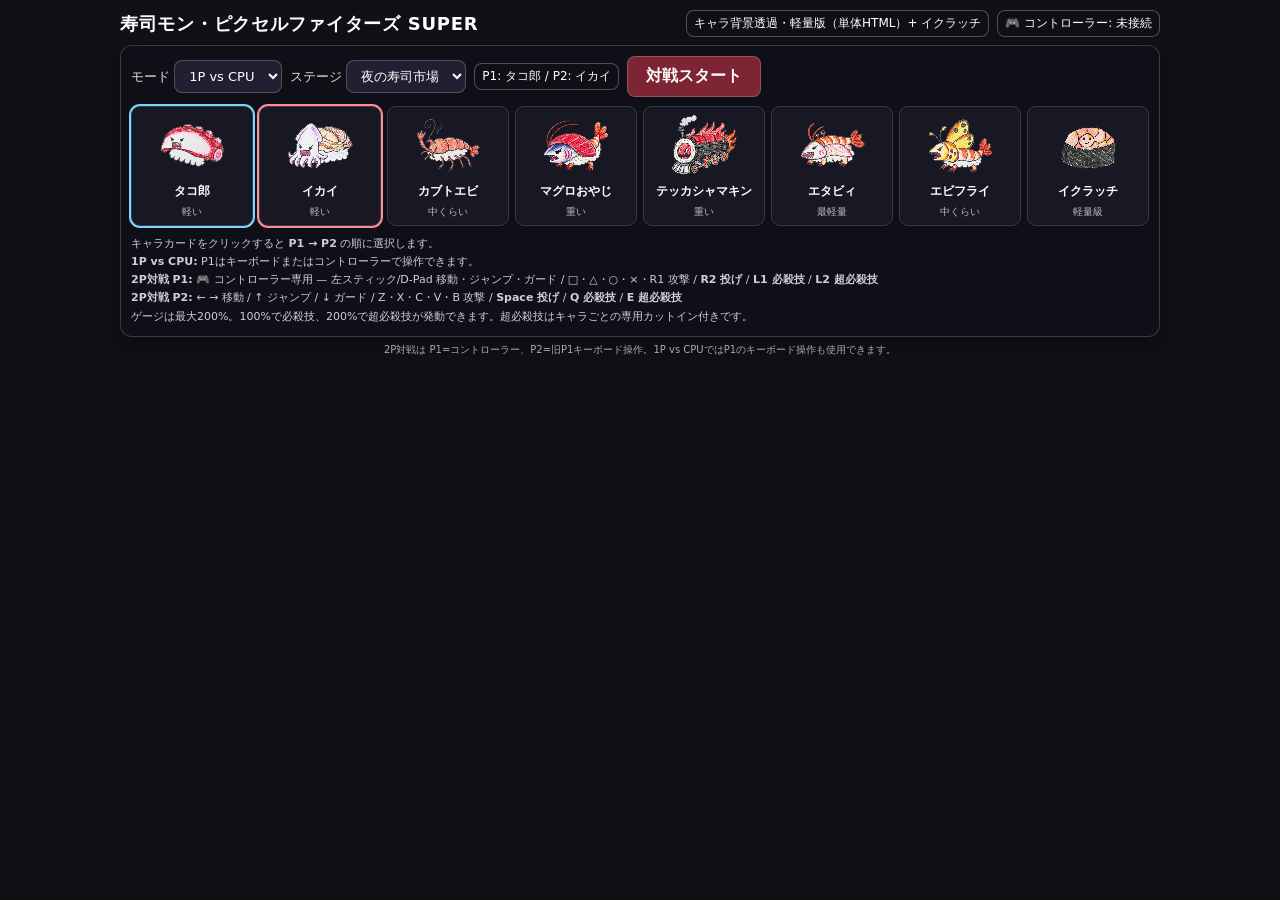
==== commit 90fd2e81: "Add files via upload" ====
--- a/index.html
+++ b/index.html
@@ -108,7 +108,7 @@
   takoro:"[data-uri]", ikai:"[data-uri]", kabuto:"[data-uri]", maguro:"[data-uri]", tekka:"[data-uri]",
   etabyi:"[data-uri]",
   ebifry:"[data-uri]",
-  ikuratch:"[data-uri]",
+  ikuratch:"[data-uri]",
 
 };
 
@@ -193,11 +193,11 @@
   ikuratch:{
     name:"イクラッチ",weight:"軽量級",mass:.76,speed:2.82,jump:9.25,
     moves:[
-      {name:"のりビンタ",kind:"melee",startup:5,active:5,recovery:11,damage:8,range:35,knock:3.2,lift:1.8,spawnTrapCount:1,trapLife:320,triggerRadius:17,trapDamage:9,trapKnock:4.8,trapOffsets:[10]},
-      {name:"イクラずつき",kind:"melee",startup:7,active:5,recovery:13,damage:10,range:33,knock:4.1,lift:4.6,spawnTrapCount:1,trapLife:340,triggerRadius:17,trapDamage:10,trapKnock:5.2,trapOffsets:[26]},
+      {name:"のりビンタ",kind:"melee",startup:5,active:5,recovery:11,damage:8,range:35,knock:3.2,lift:1.8},
+      {name:"イクラずつき",kind:"melee",startup:7,active:5,recovery:13,damage:10,range:33,knock:4.1,lift:4.6,spawnTrapCount:1,spawnTrapChance:.28,trapLife:300,triggerRadius:17,trapDamage:8,trapKnock:4.4,trapOffsets:[20]},
       {name:"放物イクラ弾",kind:"lob",startup:11,active:1,recovery:16,damage:10,projSpeed:3.15,projVy:-3.35,projGravity:.13,knock:4.2,color1:"#ff9ab1",color2:"#ffe58d"},
-      {name:"イクラバクダン×2",kind:"trap",startup:8,active:1,recovery:12,damage:12,range:0,knock:6.0,trapLife:420,triggerRadius:18,color1:"#ff8c75",color2:"#ffe89d"},
-      {name:"イクラバースト",kind:"burst",startup:12,active:8,recovery:17,damage:13,range:52,knock:5.1,lift:2.4,spawnTrapCount:2,trapLife:360,triggerRadius:18,trapDamage:11,trapKnock:5.5,trapOffsets:[-14,18]}
+      {name:"イクラバクダン",kind:"trap",startup:11,active:1,recovery:15,damage:11,range:0,knock:5.6,trapLife:360,triggerRadius:18,color1:"#ff8c75",color2:"#ffe89d"},
+      {name:"イクラバースト",kind:"burst",startup:12,active:8,recovery:17,damage:13,range:52,knock:5.1,lift:2.4,spawnTrapCount:1,spawnTrapChance:.36,trapLife:320,triggerRadius:18,trapDamage:9,trapKnock:4.8,trapOffsets:[12]}
     ],
     special:{name:"イクラ地雷まつり",kind:"trapField",startup:16,active:72,recovery:18,damage:7,knock:3.4,trapDamage:11,trapKnock:5.8,trapLife:450,triggerRadius:18,spawnGap:6}
   }
@@ -845,18 +845,19 @@
       spawnProjectile(f,a,{vy:seq[idx],w:10,h:6,life:120});
     }
     if(a.spawnTrapCount&&f.attackFrame===a.startup+1){
-      const offs=(a.trapOffsets&&a.trapOffsets.length)?a.trapOffsets:Array.from({length:a.spawnTrapCount},(_,i)=>(i-(a.spawnTrapCount-1)/2)*22);
-      offs.slice(0,a.spawnTrapCount).forEach((off,idx)=>{
-        const tx=Math.max(24,Math.min(W-24,f.x+f.facing*off));
-        spawnTrap(f,a,{x:tx,life:a.trapLife,triggerRadius:a.triggerRadius,damage:a.trapDamage,knock:a.trapKnock,color1:"#ff8c75",color2:"#ffe89d",armTime:idx===0?12:18});
-      });
-      spark(f.x+f.facing*16,GROUND-10,"gold",6);
+      const chance=a.spawnTrapChance??1;
+      if(Math.random()<chance){
+        const offs=(a.trapOffsets&&a.trapOffsets.length)?a.trapOffsets:Array.from({length:a.spawnTrapCount},(_,i)=>(i-(a.spawnTrapCount-1)/2)*22);
+        offs.slice(0,a.spawnTrapCount).forEach((off,idx)=>{
+          const tx=Math.max(24,Math.min(W-24,f.x+f.facing*off));
+          spawnTrap(f,a,{x:tx,life:a.trapLife,triggerRadius:a.triggerRadius,damage:a.trapDamage,knock:a.trapKnock,color1:"#ff8c75",color2:"#ffe89d",armTime:idx===0?15:20});
+        });
+        spark(f.x+f.facing*16,GROUND-10,"gold",4);
+      }
     }
     if(a.kind==="trap"&&f.attackFrame===a.startup+1){
-      const t1=Math.max(24,Math.min(W-24,f.x+f.facing*12));
-      const t2=Math.max(24,Math.min(W-24,f.x+f.facing*38));
-      spawnTrap(f,a,{x:t1});
-      spawnTrap(f,a,{x:t2,armTime:22});
+      const t1=Math.max(24,Math.min(W-24,f.x+f.facing*16));
+      spawnTrap(f,a,{x:t1,armTime:16});
     }
 
     // Special: Takoro - invincible multi-hit rush
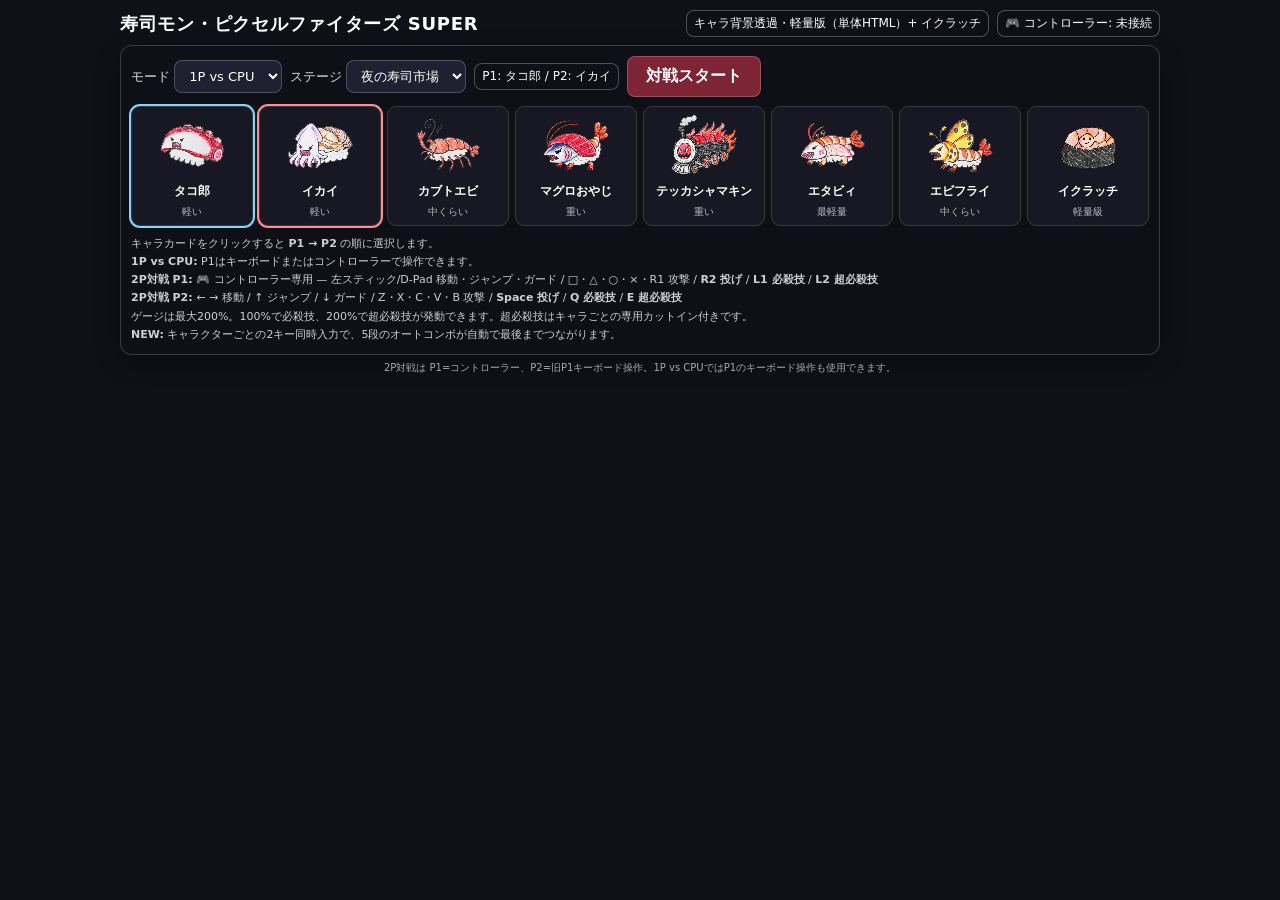
==== commit 21bcda72: "Add files via upload" ====
--- a/index.html
+++ b/index.html
@@ -42,6 +42,7 @@
 .specialLine{display:inline-block;margin-top:3px;padding:2px 5px;border:1px solid #ffd76b66;border-radius:5px;color:#ffe59a}
 .throwLine{display:inline-block;margin-top:3px;padding:2px 5px;border:1px solid #8de8ff66;border-radius:5px;color:#bdefff}
 .ultraLine{display:inline-block;margin-top:3px;padding:2px 5px;border:1px solid #ff8a7a66;border-radius:5px;color:#ffd0c8;background:#3a1010}
+.autoComboLine{display:inline-block;margin-top:3px;padding:2px 5px;border:1px solid #8bf0ff66;border-radius:5px;color:#c8f8ff;background:#0b2930}
 .footer{font-size:10px;color:#aaa;margin-top:6px;text-align:center}
 @media(max-width:720px){
   .cards{grid-template-columns:repeat(3,1fr)}
@@ -84,7 +85,8 @@
       <b>1P vs CPU:</b> P1はキーボードまたはコントローラーで操作できます。<br>
       <b>2P対戦 P1:</b> 🎮 コントローラー専用 — 左スティック/D-Pad 移動・ジャンプ・ガード / □・△・○・×・R1 攻撃 / <b>R2 投げ</b> / <b>L1 必殺技</b> / <b>L2 超必殺技</b><br>
       <b>2P対戦 P2:</b> ← → 移動 / ↑ ジャンプ / ↓ ガード / Z・X・C・V・B 攻撃 / <b>Space 投げ</b> / <b>Q 必殺技</b> / <b>E 超必殺技</b><br>
-      ゲージは最大200%。100%で必殺技、200%で超必殺技が発動できます。超必殺技はキャラごとの専用カットイン付きです。
+      ゲージは最大200%。100%で必殺技、200%で超必殺技が発動できます。超必殺技はキャラごとの専用カットイン付きです。<br>
+      <b>NEW:</b> キャラクターごとの2キー同時入力で、5段のオートコンボが自動で最後までつながります。
     </div>
   </section>
 
@@ -258,6 +260,20 @@
 ];
 const THROW_KEYS=["Space","Enter"];
 
+// ===== Character-specific simultaneous-input auto combos =====
+// The first four hits use reduced knockback so the chain stays connected.
+// The final hit restores stronger knockback as a finisher.
+const AUTO_COMBOS={
+  takoro:{label:"↑ + ←/→",pairs:[["ArrowUp","ArrowLeft"],["ArrowUp","ArrowRight"]],sequence:[2,0,2,1,4]},
+  ikai:{label:"↓ + ←/→",pairs:[["ArrowDown","ArrowLeft"],["ArrowDown","ArrowRight"]],sequence:[1,1,2,1,2]},
+  maguro:{label:"Z + X",pairs:[["KeyZ","KeyX"]],sequence:[1,0,1,3,4]},
+  ebifry:{label:"X + C",pairs:[["KeyX","KeyC"]],sequence:[1,3,1,2,3]},
+  etabyi:{label:"Q + Z",pairs:[["KeyQ","KeyZ"]],sequence:[0,1,2,3,4]},
+  ikuratch:{label:"E + Z",pairs:[["KeyE","KeyZ"]],sequence:[0,1,0,4,1]},
+  tekka:{label:"Q + E",pairs:[["KeyQ","KeyE"]],sequence:[0,1,3,0,4]},
+  kabuto:{label:"Z + C",pairs:[["KeyZ","KeyC"]],sequence:[0,1,2,3,4]}
+};
+
 // 2P対戦ではP1の旧キーボード操作一式をP2へ移します。
 // 1P vs CPUでは従来どおりP1がそのキーボード操作を使えます。
 function keyboardControlsFor(slot){
@@ -521,8 +537,9 @@
 
 addEventListener("keydown",e=>{
   if(KEYLIST.includes(e.code))e.preventDefault();
-  if(!keys[e.code])onPress(e.code);
+  const firstPress=!keys[e.code];
   keys[e.code]=true;
+  if(firstPress)onPress(e.code);
 });
 addEventListener("keyup",e=>keys[e.code]=false);
 
@@ -532,7 +549,8 @@
     slot,key,c,x,y:GROUND-45,vx:0,vy:0,w:57,h:45,facing,
     hp:100,meter:0,guard:false,onGround:true,attack:null,attackFrame:0,
     hitDone:false,hitCooldown:0,hitstun:0,invuln:0,flash:0,cpu,cpuThink:0,ko:false,
-    combo:0,comboTimer:0,bestCombo:0,specialUsed:0,ultraUsed:0,speedBuff:0,ultraBuff:0,throwSuccess:0,poisonTimer:0,poisonTick:0,poisonDamage:0,poisonOwner:null
+    combo:0,comboTimer:0,bestCombo:0,specialUsed:0,ultraUsed:0,speedBuff:0,ultraBuff:0,throwSuccess:0,poisonTimer:0,poisonTick:0,poisonDamage:0,poisonOwner:null,
+    autoCombo:null,autoComboFlash:0
   };
 }
 async function startGame(){
@@ -592,25 +610,96 @@
     f.c.moves.map((m,i)=>`${ctrl[i]}：${m.name}`).join("<br>")+
     `<br><span class="throwLine">${throwKey}：◆ ${THROWS[f.key].name}</span>`+
     `<br><span class="specialLine">${specialKey}：★ ${f.c.special.name}</span>`+
-    `<br><span class="ultraLine">${ultraKey}：★★ ${ULTRAS[f.key].name}</span>`;
+    `<br><span class="ultraLine">${ultraKey}：★★ ${ULTRAS[f.key].name}</span>`+
+    `<br><span class="autoComboLine">${AUTO_COMBOS[f.key].label}：⚡ オートコンボ</span>`;
   if(mode==="2p"){
     document.getElementById("p1Moves").innerHTML=list(fighters[0],padKeys,"L1","L2","R2")+`<br><b>🎮 P1はコントローラー専用</b>`;
     document.getElementById("p2Moves").innerHTML=list(fighters[1],normalKeys1,"Q","E","Space")+`<br><b>⌨ P2は旧P1キーボード操作</b>`;
-    document.querySelector(".hudHelp").textContent="2P対戦　P1=🎮 左スティック/D-Pad・□△○×R1・R2・L1・L2　P2=←→↑↓・Z/X/C/V/B・Space・Q・E";
+    document.querySelector(".hudHelp").textContent="2P対戦　P1=🎮 / P2=キーボード　キャラ別2キー同時押しでオートコンボ";
   }else{
     document.getElementById("p1Moves").innerHTML=list(fighters[0],normalKeys1,"Q","E","Space")+
       `<br><span class="throwLine">🎮 R2：投げ</span> <span class="specialLine">L1：必殺技</span> <span class="ultraLine">L2：超必殺技</span><br>🎮 攻撃：□ / △ / ○ / × / R1`;
     document.getElementById("p2Moves").innerHTML=list(fighters[1],["CPU","CPU","CPU","CPU","CPU"],"CPU","CPU","CPU");
-    document.querySelector(".hudHelp").textContent="1P vs CPU　P1=キーボード（←→↑↓・Z/X/C/V/B・Space・Q・E）またはコントローラー";
-  }
-}
-
+    document.querySelector(".hudHelp").textContent="1P vs CPU　キャラ別2キー同時押しでオートコンボ / 通常操作もそのまま使用可能";
+  }
+}
+
+function autoComboChordReady(f,code){
+  const cfg=AUTO_COMBOS[f.key];
+  if(!cfg)return false;
+  return cfg.pairs.some(pair=>pair.includes(code)&&pair.every(k=>!!keys[k]));
+}
+function refundCancelledSpecial(f){
+  if(!f.attack||!f.attack.isSpecial)return;
+  if(f.attack.isUltra){
+    f.meter=Math.min(200,f.meter+200);
+    f.ultraUsed=Math.max(0,f.ultraUsed-1);
+  }else{
+    f.meter=Math.min(200,f.meter+100);
+    f.specialUsed=Math.max(0,f.specialUsed-1);
+  }
+  if(specialBanner&&specialBanner.slot===f.slot)specialBanner=null;
+}
+function startAutoComboStep(f){
+  const ac=f.autoCombo;
+  if(!ac)return;
+  if(ac.step>=ac.sequence.length){
+    f.autoCombo=null;
+    f.autoComboFlash=24;
+    return;
+  }
+  const moveIndex=ac.sequence[ac.step];
+  const finalStep=ac.step===ac.sequence.length-1;
+  const base=f.c.moves[moveIndex];
+  const move={...base,idx:moveIndex,isSpecial:false,isAutoCombo:true,autoStep:ac.step,autoFinal:finalStep};
+  // Fast cancel timing, generous range, and reduced intermediate knockback make the chain reliable.
+  move.startup=Math.max(2,Math.ceil(move.startup*.62));
+  move.active=Math.max(3,move.active||3);
+  move.recovery=Math.max(2,Math.ceil(move.recovery*(finalStep?.55:.28)));
+  if(move.range!==undefined)move.range+=finalStep?7:13;
+  if(!finalStep){
+    move.knock=Math.min(move.knock||3,2.1);
+    move.lift=Math.min(move.lift||1.8,1.45);
+    if(move.dash)move.dash=Math.min(move.dash,4.1);
+  }else{
+    move.knock=(move.knock||4)*1.12;
+    move.lift=(move.lift||2.4)*1.08;
+  }
+  f.attack=move;
+  f.attackFrame=0;f.hitDone=false;f.hitCooldown=0;f.vx*=.25;
+}
+function startAutoCombo(f){
+  const cfg=AUTO_COMBOS[f.key];
+  if(!cfg||f.cpu||f.ko||f.hitstun>0||f.autoCombo)return false;
+
+  // If the first key already began a move, allow the second simultaneous key to convert
+  // only the very beginning of that move into the auto combo. Specials are refunded.
+  if(f.attack){
+    if(f.attackFrame>8||f.attack.kind==="throw")return false;
+    refundCancelledSpecial(f);
+    f.attack=null;f.attackFrame=0;f.hitDone=false;f.hitCooldown=0;
+  }
+
+  // Up+side can momentarily begin a jump before the side key arrives; cancel that tiny hop.
+  if(Math.abs(f.y-(GROUND-f.h))<3){f.y=GROUND-f.h;f.vy=0;f.onGround=true;}
+  f.guard=false;
+  f.autoCombo={sequence:cfg.sequence.slice(),step:0,label:cfg.label};
+  f.autoComboFlash=48;
+  spark(f.x,f.y+18,"aqua",12);
+  beep(720,.05,"triangle",.025,0,980);
+  startAutoComboStep(f);
+  return true;
+}
 function onPress(code){
   if(gameState!=="fight")return;
   fighters.forEach((f,i)=>{
     if(f.cpu)return;
     const c=keyboardControlsFor(i);
     if(!c)return;
+
+    // Character-specific simultaneous input takes priority over the individual key actions.
+    if(autoComboChordReady(f,code)&&startAutoCombo(f))return;
+
     if(code===c.jump&&f.onGround&&!f.attack&&f.hitstun<=0&&!f.guard){f.vy=-f.c.jump;f.onGround=false}
 
     if(code===keyboardThrowFor(i)){
@@ -625,7 +714,7 @@
   });
 }
 function startAttack(f,idx){
-  if(f.attack||f.hitstun>0||f.guard||f.ko)return;
+  if(f.attack||f.hitstun>0||f.guard||f.ko||f.autoCombo)return;
   const move={...f.c.moves[idx],idx,isSpecial:false};
   if(f.speedBuff>0){
     move.startup=Math.max(1,Math.ceil(move.startup/3));
@@ -636,7 +725,7 @@
   f.attackFrame=0;f.hitDone=false;f.hitCooldown=0;f.vx*=.35;
 }
 function startThrow(f){
-  if(f.hitstun>0||f.guard||f.ko)return;
+  if(f.hitstun>0||f.guard||f.ko||f.autoCombo)return;
   // The first button may already have started a normal move; a quick second button
   // converts that early startup into a throw.
   if(f.attack){
@@ -652,7 +741,7 @@
   f.attackFrame=0;f.hitDone=false;f.hitCooldown=0;f.vx*=.25;
 }
 function startSpecial(f){
-  if(f.attack||f.hitstun>0||f.guard||f.ko||f.meter<100)return;
+  if(f.attack||f.hitstun>0||f.guard||f.ko||f.autoCombo||f.meter<100)return;
   f.meter-=100;
   f.specialUsed++;
   f.attack={...f.c.special,idx:-1,isSpecial:true,isUltra:false};
@@ -673,7 +762,7 @@
   }
 }
 function startUltra(f){
-  if(f.attack||f.hitstun>0||f.guard||f.ko||f.meter<200)return;
+  if(f.attack||f.hitstun>0||f.guard||f.ko||f.autoCombo||f.meter<200)return;
   f.meter-=200;
   f.ultraUsed++;
   const u=ULTRAS[f.key];
@@ -807,10 +896,16 @@
     playHitSE(d,false);
     hitStopFrames=Math.max(hitStopFrames,Math.min(8,3+Math.floor(d*.18)));
     slowMoFrames=Math.max(slowMoFrames,Math.min(12,4+Math.floor(d*.14)));
+    if(attacker.attack&&attacker.attack.isAutoCombo&&!attacker.attack.autoFinal){
+      target.hitstun=Math.max(target.hitstun,20);
+    }
   }
   target.hp=Math.max(0,target.hp-d);
   const dir=attacker.x<target.x?1:-1;
   target.vx=dir*(k/target.c.mass);target.vy=-lift/target.c.mass;target.flash=6;
+  if(!guarded&&attacker.attack&&attacker.attack.isAutoCombo&&!attacker.attack.autoFinal){
+    target.vx*=.42;target.vy*=.55;
+  }
   screenShake=Math.max(screenShake,Math.min(10,1+d*.17));
   if(!guarded&&attacker.attack&&attacker.attack.isUltra){
     ultraHitBg={key:attacker.key,timer:18,max:18};
@@ -826,6 +921,17 @@
   f.attackFrame++;
   if(f.hitCooldown>0)f.hitCooldown--;
   const phase=attackPhase(f);
+
+  if(a.isAutoCombo){
+    const dx=other.x-f.x;
+    const dir=dx===0?f.facing:(dx<0?-1:1);
+    f.facing=dir;
+    // Small pursuit assist only during the auto combo so each next normal stays in range.
+    if((phase==="startup"||phase==="recovery")&&Math.abs(dx)>38){
+      const step=Math.min(a.autoFinal?2.2:3.6,Math.max(0,Math.abs(dx)-38));
+      f.x+=dir*step;
+    }
+  }
 
   if(phase==="active"){
     if(a.invuln)f.invuln=2;
@@ -1113,7 +1219,13 @@
       const ob=hurtBox(other),hb={x:f.x-48,y:f.y-12,w:96,h:66};
       if(rectsHit(hb.x,hb.y,hb.w,hb.h,ob.x,ob.y,ob.w,ob.h))applyHit(f,other,a.kind==="hellTrain"?16:11,a.kind==="hellTrain"?9.0:7.2,a.kind==="hellTrain"?4.8:4.0);
     }
+    const continueAuto=!!(a.isAutoCombo&&f.autoCombo);
     f.attack=null;f.attackFrame=0;f.hitDone=false;f.hitCooldown=0;
+    if(continueAuto){
+      f.autoCombo.step++;
+      if(f.autoCombo.step<f.autoCombo.sequence.length)startAutoComboStep(f);
+      else{f.autoCombo=null;f.autoComboFlash=28;}
+    }
   }
 }
 
@@ -1238,6 +1350,7 @@
   if(f.hitstun>0)f.hitstun--;
   if(f.speedBuff>0)f.speedBuff--;
   if(f.ultraBuff>0)f.ultraBuff--;
+  if(f.autoComboFlash>0)f.autoComboFlash--;
   updatePoison(f);
   if(f.comboTimer>0){f.comboTimer--;if(f.comboTimer<=0)f.combo=0}
 
@@ -1261,7 +1374,8 @@
     }
   }
 
-  if(f.ko){f.guard=false;f.vx*=.96}
+  if(f.ko){f.guard=false;f.vx*=.96;f.autoCombo=null}
+  if(f.hitstun>0&&f.autoCombo&&!f.attack)f.autoCombo=null;
   updateAttack(f,other);
 
   if(!f.onGround)f.vy+=.48;
@@ -2176,13 +2290,20 @@
 }
 
 function drawCombo(f){
-  if(f.combo<2||f.comboTimer<=0)return;
   const x=f.slot===0?58:W-58;
-  ctx.textAlign="center";
-  ctx.fillStyle="#fff";ctx.font="bold 18px monospace";
-  ctx.fillText(`${f.combo} HIT`,x,62);
-  ctx.fillStyle="#ffd96a";ctx.font="bold 9px monospace";
-  ctx.fillText("COMBO!",x,73);
+  if(f.combo>=2&&f.comboTimer>0){
+    ctx.textAlign="center";
+    ctx.fillStyle="#fff";ctx.font="bold 18px monospace";
+    ctx.fillText(`${f.combo} HIT`,x,62);
+    ctx.fillStyle="#ffd96a";ctx.font="bold 9px monospace";
+    ctx.fillText("COMBO!",x,73);
+  }
+  if(f.autoCombo||f.autoComboFlash>0){
+    ctx.textAlign="center";
+    ctx.fillStyle="#bff7ff";ctx.font="bold 8px monospace";
+    const step=f.autoCombo?Math.min(5,f.autoCombo.step+1):5;
+    ctx.fillText(`⚡ AUTO COMBO ${step}/5`,x,84);
+  }
 }
 function drawRoundHud(){
   ctx.save();
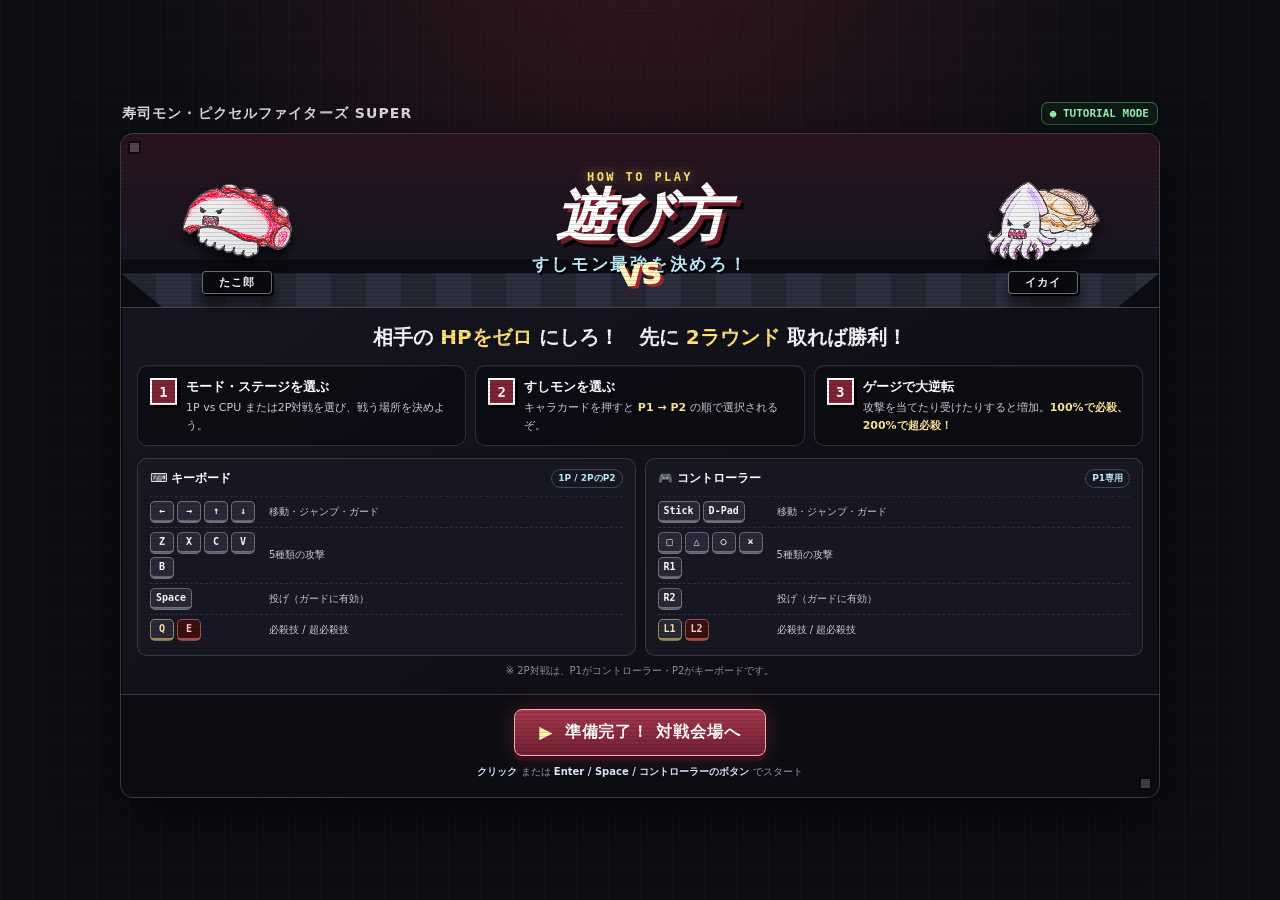
==== commit 6f040eda: "Add files via upload" ====
--- a/index.html
+++ b/index.html
@@ -3,2433 +3,172 @@
 <head>
 <meta charset="utf-8">
 <meta name="viewport" content="width=device-width,initial-scale=1">
-<title>寿司モン・ピクセルファイターズ SUPER</title>
+<title>遊び方｜寿司モン・ピクセルファイターズ SUPER</title>
 <style>
-:root{color-scheme:dark}
+:root{
+  color-scheme:dark;
+  --bg:#0d0e14;
+  --panel:#15151feF;
+  --line:#ffffff2d;
+  --red:#d94f5f;
+  --gold:#ffe074;
+  --blue:#79d8ff;
+  --ink:#090a10;
+}
 *{box-sizing:border-box}
-html,body{margin:0;min-height:100%;font-family:system-ui,-apple-system,"Segoe UI",sans-serif;background:#101117;color:#fff}
-body{display:flex;justify-content:center;padding:10px}
-#app{width:min(1040px,100%)}
-.topbar{display:flex;gap:8px;align-items:center;justify-content:space-between;flex-wrap:wrap;margin-bottom:8px}
-h1{font-size:18px;margin:0;letter-spacing:.04em}
-.badge{font-size:12px;padding:4px 7px;border:1px solid #ffffff44;border-radius:8px;background:#101018cc}
-#gamepadStatus.connected{border-color:#69e78a88;color:#9dffb6;background:#102018cc}
-#gamepadStatus{transition:.15s ease}
-.panel{background:#101018e8;border:1px solid #ffffff2d;border-radius:12px;padding:10px;box-shadow:0 8px 24px #0005}
-#setup{display:grid;gap:9px}
-.row{display:flex;gap:8px;align-items:center;flex-wrap:wrap}
-label{font-size:13px;color:#ddd}
-select,button{font:inherit;color:#fff;background:#202032;border:1px solid #ffffff35;border-radius:8px;padding:7px 10px}
-button{cursor:pointer}
-button:hover{filter:brightness(1.18)}
-#startBtn{background:#7d2435;font-weight:800;padding:9px 18px}
-.cards{display:grid;grid-template-columns:repeat(auto-fit,minmax(112px,1fr));gap:6px}
-.card{min-width:0;border:1px solid #ffffff24;border-radius:9px;padding:6px;background:#181824;text-align:center;cursor:pointer;position:relative}
-.card:hover{background:#222238}
-.card.selected1{outline:2px solid #7ed6ff}
-.card.selected2{outline:2px solid #ff8d94}
-.card img{width:100%;height:66px;object-fit:contain;image-rendering:pixelated}
-.card b{display:block;font-size:12px;white-space:nowrap;overflow:hidden;text-overflow:ellipsis}
-.card small{font-size:10px;color:#bbb}
-.legend{font-size:11px;color:#cfcfd8;line-height:1.65}
-#gameWrap{display:none;position:relative;margin-top:8px}
-canvas{display:block;width:100%;aspect-ratio:16/9;image-rendering:pixelated;background:#0e0f14;border:1px solid #ffffff30;border-radius:10px}
-.hudHelp{position:absolute;left:7px;bottom:7px;font-size:10px;background:#07070bbf;border:1px solid #ffffff2d;padding:4px 6px;border-radius:6px;pointer-events:none}
-#backBtn{position:absolute;right:7px;top:7px;padding:5px 8px;font-size:11px}
-.moveBox{margin-top:7px;display:grid;grid-template-columns:1fr 1fr;gap:7px}
-.moves{font-size:11px;line-height:1.55;background:#0c0c13d9;border:1px solid #ffffff22;border-radius:8px;padding:6px}
-.moves strong{font-size:12px}
-.specialLine{display:inline-block;margin-top:3px;padding:2px 5px;border:1px solid #ffd76b66;border-radius:5px;color:#ffe59a}
-.throwLine{display:inline-block;margin-top:3px;padding:2px 5px;border:1px solid #8de8ff66;border-radius:5px;color:#bdefff}
-.ultraLine{display:inline-block;margin-top:3px;padding:2px 5px;border:1px solid #ff8a7a66;border-radius:5px;color:#ffd0c8;background:#3a1010}
-.autoComboLine{display:inline-block;margin-top:3px;padding:2px 5px;border:1px solid #8bf0ff66;border-radius:5px;color:#c8f8ff;background:#0b2930}
-.footer{font-size:10px;color:#aaa;margin-top:6px;text-align:center}
-@media(max-width:720px){
-  .cards{grid-template-columns:repeat(3,1fr)}
-  .card img{height:54px}
-  .moveBox{grid-template-columns:1fr}
+html,body{margin:0;min-height:100%;background:var(--bg);color:#fff}
+body{
+  min-height:100svh;
+  display:grid;
+  place-items:center;
+  padding:18px;
+  overflow-x:hidden;
+  font-family:system-ui,-apple-system,"Segoe UI","Yu Gothic UI",sans-serif;
+  background:
+    radial-gradient(circle at 50% -10%,#7d24355c 0,transparent 42%),
+    linear-gradient(#ffffff05 1px,transparent 1px),
+    linear-gradient(90deg,#ffffff05 1px,transparent 1px),
+    var(--bg);
+  background-size:auto,32px 32px,32px 32px,auto;
 }
+body::after{
+  content:"";position:fixed;inset:0;pointer-events:none;z-index:20;
+  background:repeating-linear-gradient(0deg,transparent 0 3px,#0002 3px 4px);
+  mix-blend-mode:multiply;
+}
+.screen{width:min(1040px,100%);position:relative}
+.topline{display:flex;align-items:center;justify-content:space-between;gap:12px;margin:0 2px 8px}
+.game-name{font-size:clamp(11px,1.5vw,14px);font-weight:800;letter-spacing:.08em;color:#e7e7ef}
+.status{font:700 11px ui-monospace,monospace;color:#9dffb6;border:1px solid #69e78a66;background:#102018cc;border-radius:7px;padding:4px 8px}
+.panel{
+  position:relative;overflow:hidden;
+  border:1px solid var(--line);border-radius:14px;
+  background:linear-gradient(145deg,#191925f2,#101018f5 62%);
+  box-shadow:0 18px 60px #0009,0 0 0 1px #000 inset;
+}
+.panel::before,.panel::after{content:"";position:absolute;width:9px;height:9px;background:#ffffff34;box-shadow:0 0 0 2px #0008;z-index:2}
+.panel::before{left:9px;top:9px}.panel::after{right:9px;bottom:9px}
+.hero{position:relative;min-height:174px;display:grid;place-items:center;padding:22px 240px 18px;text-align:center;border-bottom:1px solid var(--line);background:linear-gradient(180deg,#2a1320 0,#171521 72%,#0b0c12 73%)}
+.hero::after{content:"";position:absolute;left:0;right:0;bottom:0;height:41px;background:repeating-linear-gradient(90deg,#252634 0 35px,#2d2e3f 35px 70px);border-top:3px solid #717386;clip-path:polygon(0 22%,100% 22%,96% 100%,4% 100%)}
+.eyebrow{position:relative;z-index:3;margin-bottom:4px;font:900 12px ui-monospace,monospace;letter-spacing:.2em;color:var(--gold);text-shadow:0 0 12px #ffd65e99}
+h1{position:relative;z-index:3;margin:0;font-size:clamp(30px,5.5vw,59px);line-height:.92;font-weight:1000;font-style:italic;letter-spacing:-.04em;text-shadow:4px 4px 0 #771d2c,7px 7px 0 #000}
+h1 small{display:block;margin-top:10px;font:900 clamp(12px,1.7vw,17px) ui-monospace,monospace;letter-spacing:.16em;color:#bdefff;text-shadow:2px 2px 0 #000}
+.fighter{position:absolute;bottom:28px;width:124px;height:114px;z-index:2;filter:drop-shadow(0 10px 5px #0008)}
+.fighter.left{left:54px;animation:bob 1.15s steps(2,end) infinite}
+.fighter.right{right:54px;animation:bob 1.15s steps(2,end) infinite .3s}
+.fighter img{display:block;width:100%;height:100%;object-fit:contain;image-rendering:pixelated}
+.nameplate{position:absolute;left:50%;bottom:-15px;transform:translateX(-50%);min-width:70px;padding:3px 7px;border:1px solid #ffffff66;border-radius:4px;background:#08090ee8;color:#fff;text-align:center;font:900 11px ui-monospace,monospace;letter-spacing:.08em;white-space:nowrap;box-shadow:2px 2px 0 #000}
+.versus{position:absolute;z-index:4;left:50%;bottom:15px;transform:translateX(-50%) rotate(-6deg);font:1000 28px Impact,system-ui;color:#fff7bd;text-shadow:3px 3px 0 #a32638}
+.content{padding:16px}
+.mission{text-align:center;font-size:clamp(15px,2.1vw,20px);font-weight:850;margin:0 0 14px;color:#f7f7fb}.mission b{color:var(--gold)}
+.steps{display:grid;grid-template-columns:repeat(3,1fr);gap:9px;margin-bottom:12px}
+.step{position:relative;min-width:0;padding:12px 12px 11px 48px;border:1px solid #ffffff22;border-radius:10px;background:#0c0c13d9;box-shadow:inset 0 1px #ffffff0d}
+.num{position:absolute;left:12px;top:12px;width:27px;height:27px;display:grid;place-items:center;border:2px solid #fff;background:#7d2435;box-shadow:3px 3px 0 #000;font:900 14px ui-monospace,monospace}
+.step h2{font-size:13px;margin:0 0 3px;color:#fff}.step p{font-size:11px;line-height:1.55;color:#cfcfd8;margin:0}.step em{font-style:normal;color:#ffe59a;font-weight:800}
+.controls{display:grid;grid-template-columns:1fr 1fr;gap:9px}
+.control-box{border:1px solid #ffffff22;border-radius:10px;background:#181824;padding:10px 12px;min-width:0}
+.control-title{display:flex;align-items:center;justify-content:space-between;gap:8px;font-size:12px;font-weight:900;margin-bottom:8px}.pill{font-size:9px;padding:2px 6px;border:1px solid #ffffff33;border-radius:99px;color:#bdefff}
+.keyrow{display:grid;grid-template-columns:112px 1fr;gap:7px;align-items:center;padding:4px 0;border-top:1px dashed #ffffff19;font-size:10px;color:#cfcfd8}.keyrow:first-of-type{border-top:0}
+.keys{display:flex;flex-wrap:wrap;gap:3px}.key{display:inline-grid;place-items:center;min-width:24px;height:22px;padding:0 5px;border:1px solid #ffffff55;border-bottom-width:3px;border-radius:5px;background:#28283a;color:#fff;font:800 10px ui-monospace,monospace}.key.special{border-color:#ffd76b88;color:#ffe59a}.key.ultra{border-color:#ff8a7a88;color:#ffd0c8;background:#3a1010}
+.start-zone{display:grid;place-items:center;text-align:center;padding:14px 16px 18px;border-top:1px solid var(--line);background:#0c0c13}
+#startLink{display:inline-flex;align-items:center;gap:12px;padding:12px 24px;border:1px solid #ffacb7;border-radius:8px;background:linear-gradient(#a6374b,#722033);box-shadow:0 5px 0 #3b101c,0 0 24px #d94f5f44;color:#fff;text-decoration:none;font-weight:1000;letter-spacing:.06em;transition:transform .12s,filter .12s}
+#startLink:hover,#startLink:focus-visible{filter:brightness(1.2);transform:translateY(-2px);outline:2px solid #fff;outline-offset:3px}
+#startLink:active{transform:translateY(3px);box-shadow:0 2px 0 #3b101c}
+.blink{animation:blink .9s steps(2,end) infinite;color:#fff4ae}.hint{margin:9px 0 0;font-size:10px;color:#999aaa}.hint strong{color:#dfe8ff}
+.note{text-align:center;margin:8px 0 0;font-size:10px;color:#8f909d}
+@keyframes blink{50%{opacity:.28}}
+@keyframes bob{50%{transform:translateY(-5px)}}
+@media(max-width:760px){
+  body{padding:8px}.hero{padding:24px 95px 17px;min-height:158px}.fighter{transform:scale(.7);transform-origin:bottom left}.fighter.left{left:9px}.fighter.right{right:9px;transform:scale(.7);transform-origin:bottom right}@keyframes bob{0%,100%{transform:scale(.7) translateY(0)}50%{transform:scale(.7) translateY(-7px)}}
+  .steps{grid-template-columns:1fr}.controls{grid-template-columns:1fr}.content{padding:10px}.step{padding-top:10px;padding-bottom:9px}.hero::after{height:31px}.fighter{bottom:19px}.versus{bottom:8px}
+}
+@media(max-width:420px){.hero{padding-left:66px;padding-right:66px}.game-name{font-size:9px}.status{display:none}.fighter{opacity:.72}.keyrow{grid-template-columns:92px 1fr}}
+@media(prefers-reduced-motion:reduce){*{animation:none!important;scroll-behavior:auto!important}}
 </style>
 </head>
 <body>
-<div id="app">
-  <div class="topbar">
-    <h1>寿司モン・ピクセルファイターズ SUPER</h1>
-    <div class="row"><span class="badge">キャラ背景透過・軽量版（単体HTML）+ イクラッチ</span><span id="gamepadStatus" class="badge">🎮 コントローラー: 未接続</span></div>
+<main class="screen" aria-labelledby="tutorial-title">
+  <div class="topline">
+    <div class="game-name">寿司モン・ピクセルファイターズ SUPER</div>
+    <div class="status">● TUTORIAL MODE</div>
   </div>
 
-  <section id="setup" class="panel">
-    <div class="row">
-      <label>モード
-        <select id="mode">
-          <option value="cpu">1P vs CPU</option>
-          <option value="2p">2P 対戦</option>
-        </select>
-      </label>
-      <label>ステージ
-        <select id="stage">
-          <option value="market">夜の寿司市場</option>
-          <option value="volcano">灼熱すし火山</option>
-          <option value="deepsea">深海寿司神殿</option>
-          <option value="moon">月見すし城</option>
-        </select>
-      </label>
-      <span id="pickText" class="badge">P1: タコ郎 / P2: イカイ</span>
-      <button id="startBtn">対戦スタート</button>
+  <section class="panel">
+    <header class="hero">
+      <div class="fighter left"><img src="[data-uri]" alt="たこ郎"><span class="nameplate">たこ郎</span></div>
+      <div>
+        <div class="eyebrow">HOW TO PLAY</div>
+        <h1 id="tutorial-title">遊び方<small>すしモン最強を決めろ！</small></h1>
+      </div>
+      <div class="fighter right"><img src="[data-uri]" alt="イカイ"><span class="nameplate">イカイ</span></div>
+      <div class="versus" aria-hidden="true">VS</div>
+    </header>
+
+    <div class="content">
+      <p class="mission">相手の <b>HPをゼロ</b> にしろ！　先に <b>2ラウンド</b> 取れば勝利！</p>
+      <div class="steps">
+        <article class="step"><span class="num">1</span><h2>モード・ステージを選ぶ</h2><p>1P vs CPU または2P対戦を選び、戦う場所を決めよう。</p></article>
+        <article class="step"><span class="num">2</span><h2>すしモンを選ぶ</h2><p>キャラカードを押すと <em>P1 → P2</em> の順で選択されるぞ。</p></article>
+        <article class="step"><span class="num">3</span><h2>ゲージで大逆転</h2><p>攻撃を当てたり受けたりすると増加。<em>100%で必殺、200%で超必殺！</em></p></article>
+      </div>
+
+      <div class="controls">
+        <section class="control-box" aria-label="キーボード操作">
+          <div class="control-title"><span>⌨ キーボード</span><span class="pill">1P / 2PのP2</span></div>
+          <div class="keyrow"><span class="keys"><span class="key">←</span><span class="key">→</span><span class="key">↑</span><span class="key">↓</span></span><span>移動・ジャンプ・ガード</span></div>
+          <div class="keyrow"><span class="keys"><span class="key">Z</span><span class="key">X</span><span class="key">C</span><span class="key">V</span><span class="key">B</span></span><span>5種類の攻撃</span></div>
+          <div class="keyrow"><span class="keys"><span class="key">Space</span></span><span>投げ（ガードに有効）</span></div>
+          <div class="keyrow"><span class="keys"><span class="key special">Q</span><span class="key ultra">E</span></span><span>必殺技 / 超必殺技</span></div>
+        </section>
+
+        <section class="control-box" aria-label="コントローラー操作">
+          <div class="control-title"><span>🎮 コントローラー</span><span class="pill">P1専用</span></div>
+          <div class="keyrow"><span class="keys"><span class="key">Stick</span><span class="key">D-Pad</span></span><span>移動・ジャンプ・ガード</span></div>
+          <div class="keyrow"><span class="keys"><span class="key">□</span><span class="key">△</span><span class="key">○</span><span class="key">×</span><span class="key">R1</span></span><span>5種類の攻撃</span></div>
+          <div class="keyrow"><span class="keys"><span class="key">R2</span></span><span>投げ（ガードに有効）</span></div>
+          <div class="keyrow"><span class="keys"><span class="key special">L1</span><span class="key ultra">L2</span></span><span>必殺技 / 超必殺技</span></div>
+        </section>
+      </div>
+      <p class="note">※ 2P対戦は、P1がコントローラー・P2がキーボードです。</p>
     </div>
 
-    <div class="cards" id="cards"></div>
-
-    <div class="legend">
-      キャラカードをクリックすると <b>P1 → P2</b> の順に選択します。<br>
-      <b>1P vs CPU:</b> P1はキーボードまたはコントローラーで操作できます。<br>
-      <b>2P対戦 P1:</b> 🎮 コントローラー専用 — 左スティック/D-Pad 移動・ジャンプ・ガード / □・△・○・×・R1 攻撃 / <b>R2 投げ</b> / <b>L1 必殺技</b> / <b>L2 超必殺技</b><br>
-      <b>2P対戦 P2:</b> ← → 移動 / ↑ ジャンプ / ↓ ガード / Z・X・C・V・B 攻撃 / <b>Space 投げ</b> / <b>Q 必殺技</b> / <b>E 超必殺技</b><br>
-      ゲージは最大200%。100%で必殺技、200%で超必殺技が発動できます。超必殺技はキャラごとの専用カットイン付きです。<br>
-      <b>NEW:</b> キャラクターごとの2キー同時入力で、5段のオートコンボが自動で最後までつながります。
+    <div class="start-zone">
+      <a id="startLink" href="./game.html"><span class="blink">▶</span><span>準備完了！ 対戦会場へ</span></a>
+      <p class="hint"><strong>クリック</strong> または <strong>Enter / Space / コントローラーのボタン</strong> でスタート</p>
     </div>
   </section>
-
-  <section id="gameWrap">
-    <canvas id="game" width="480" height="270"></canvas>
-    <button id="backBtn">選択へ</button>
-    <div class="hudHelp">1P: KB/🎮　2P対戦: P1=🎮 / P2=←→↑↓・Z/X/C/V/B・Space・Q・E</div>
-    <div class="moveBox">
-      <div class="moves" id="p1Moves"></div>
-      <div class="moves" id="p2Moves"></div>
-    </div>
-  </section>
-
-  <div class="footer">2P対戦は P1=コントローラー、P2=旧P1キーボード操作。1P vs CPUではP1のキーボード操作も使用できます。</div>
-</div>
+</main>
 
 <script>
 "use strict";
-
-const SPRITES={
-  takoro:"[data-uri]", ikai:"[data-uri]", kabuto:"[data-uri]", maguro:"[data-uri]", tekka:"[data-uri]",
-  etabyi:"[data-uri]",
-  ebifry:"[data-uri]",
-  ikuratch:"[data-uri]",
-
-};
-
-const CHARS={
-  takoro:{
-    name:"タコ郎",weight:"軽い",mass:.86,speed:2.55,jump:8.9,
-    moves:[
-      {name:"無敵突進",kind:"dash",startup:5,active:13,recovery:13,damage:12,range:34,knock:4.6,dash:5.8,invuln:true},
-      {name:"タコ足アッパー",kind:"melee",startup:7,active:5,recovery:15,damage:10,range:34,knock:4.2,lift:4.8},
-      {name:"吸盤ビンタ",kind:"melee",startup:6,active:6,recovery:12,damage:9,range:45,knock:3.8,lift:2.3},
-      {name:"潮しぶき",kind:"lob",startup:12,active:1,recovery:17,damage:11,projSpeed:3.2,projVy:-2.2,projGravity:.12,knock:4.0,color1:"#79d8ff",color2:"#d9f4ff"},
-      {name:"すしローリング",kind:"dash",startup:12,active:12,recovery:20,damage:17,range:39,knock:6.6,dash:4.2}
-    ],
-    special:{name:"タコ無双ラッシュ",kind:"specialDash",startup:13,active:48,recovery:22,damage:6,range:40,knock:3.3,dash:6.1,multiGap:7,invuln:true}
-  },
-  ikai:{
-    name:"イカイ",weight:"軽い",mass:.88,speed:2.5,jump:8.8,
-    moves:[
-      {name:"スミ弾",kind:"projectile",startup:8,active:1,recovery:13,damage:8,projSpeed:4.5,knock:3.3,color1:"#3f3657",color2:"#9d86c9"},
-      {name:"触手ムチ",kind:"melee",startup:6,active:5,recovery:14,damage:10,range:55,knock:3.9,lift:2.2},
-      {name:"ゲソアッパー",kind:"melee",startup:7,active:5,recovery:15,damage:11,range:34,knock:4.0,lift:5.5},
-      {name:"スミ連射",kind:"multishot",startup:14,active:10,recovery:16,damage:6,projSpeed:4.3,knock:2.8,color1:"#3a3050",color2:"#c5b7ff"},
-      {name:"大スミ砲",kind:"projectileBig",startup:17,active:1,recovery:23,damage:18,projSpeed:3.3,knock:6.3,color1:"#6f44cc",color2:"#d9c9ff"}
-    ],
-    special:{name:"深海スミストーム",kind:"inkStorm",startup:24,active:56,recovery:21,damage:7,knock:2.7,multiGap:7}
-  },
-  kabuto:{
-    name:"カブトエビ",weight:"中くらい",mass:1.02,speed:2.15,jump:7.8,
-    moves:[
-      {name:"角つつき",kind:"melee",startup:4,active:5,recovery:11,damage:8,range:31,knock:3.3,lift:1.8},
-      {name:"二連つつき",kind:"melee",startup:5,active:7,recovery:13,damage:11,range:36,knock:3.8,lift:2.0},
-      {name:"しっぽ払い",kind:"spin",startup:10,active:7,recovery:16,damage:12,range:48,knock:4.8,lift:2.3},
-      {name:"跳ね角アタック",kind:"dash",startup:11,active:9,recovery:16,damage:13,range:35,knock:5.1,dash:4.0},
-      {name:"一本角チャージ",kind:"dash",startup:15,active:9,recovery:20,damage:19,range:38,knock:7.2,dash:4.7}
-    ],
-    special:{name:"超角ドリルブレイク",kind:"drillRush",startup:18,active:46,recovery:24,damage:5,range:42,knock:3.0,dash:5.2,multiGap:6,guardBreak:true}
-  },
-  maguro:{
-    name:"マグロおやじ",weight:"重い",mass:1.24,speed:1.75,jump:6.8,
-    moves:[
-      {name:"火炎放射",kind:"flame",startup:9,active:16,recovery:15,damage:13,range:62,knock:3.5},
-      {name:"尾びれたたき",kind:"melee",startup:8,active:7,recovery:16,damage:13,range:40,knock:5.2,lift:2.0},
-      {name:"焼きマグロ玉",kind:"lob",startup:14,active:1,recovery:18,damage:14,projSpeed:3.0,projVy:-1.9,projGravity:.11,knock:5.3,color1:"#ff6b2c",color2:"#ffd39b"},
-      {name:"煙幕タックル",kind:"dash",startup:13,active:10,recovery:18,damage:15,range:35,knock:5.8,dash:3.0},
-      {name:"大トロボディプレス",kind:"dash",startup:18,active:12,recovery:24,damage:22,range:43,knock:8.1,dash:3.6}
-    ],
-    special:{name:"豪炎マグロ大火砲",kind:"megaFlame",startup:28,active:40,recovery:26,damage:8,range:145,knock:4.2,multiGap:8}
-  },
-  tekka:{
-    name:"テッカシャマキン",weight:"重い",mass:1.3,speed:1.65,jump:6.5,
-    moves:[
-      {name:"火だるま突進",kind:"fireDash",startup:10,active:14,recovery:18,damage:15,range:42,knock:6.0,dash:4.4},
-      {name:"蒸気爆発",kind:"burst",startup:13,active:8,recovery:19,damage:14,range:48,knock:5.7},
-      {name:"煤煙ショット",kind:"projectile",startup:12,active:1,recovery:16,damage:9,projSpeed:4.0,knock:3.4,color1:"#343434",color2:"#c0c0c0"},
-      {name:"車輪スピン",kind:"spin",startup:11,active:10,recovery:18,damage:16,range:52,knock:6.0,lift:2.2},
-      {name:"灼熱列車",kind:"fireDash",startup:22,active:18,recovery:28,damage:24,range:48,knock:9.0,dash:4.8}
-    ],
-    special:{name:"暴走・灼熱特急",kind:"trainRush",startup:20,active:56,recovery:30,damage:6,range:48,knock:3.6,dash:5.7,multiGap:7,invuln:true}
-  },
-  etabyi:{
-    name:"エタビィ",weight:"最軽量",mass:.68,speed:3.0,jump:9.7,
-    moves:[
-      {name:"かみつき",kind:"melee",startup:4,active:4,recovery:9,damage:7,range:31,knock:3.0,lift:1.5},
-      {name:"前足パンチ",kind:"melee",startup:5,active:5,recovery:10,damage:8,range:35,knock:3.3,lift:1.8},
-      {name:"しっぽ打ち",kind:"melee",startup:6,active:5,recovery:11,damage:9,range:41,knock:3.8,lift:2.0},
-      {name:"頭突き",kind:"melee",startup:7,active:6,recovery:12,damage:11,range:34,knock:4.5,lift:2.2},
-      {name:"高速連打",kind:"melee",startup:9,active:7,recovery:13,damage:13,range:38,knock:4.8,lift:2.0}
-    ],
-    special:{name:"神速モード",kind:"speedMode",startup:8,active:1,recovery:8,damage:0,range:0,knock:0}
-  },
-  ebifry:{
-    name:"エビフライ",weight:"中くらい",mass:1.0,speed:2.12,jump:7.8,
-    moves:[
-      {name:"毒針ショット",kind:"poisonProjectile",startup:9,active:1,recovery:13,damage:6,projSpeed:4.1,knock:2.8,poisonDamage:1.2,poisonTime:180,color1:"#79d84b",color2:"#d9ff9b"},
-      {name:"毒尾びれ",kind:"melee",startup:7,active:5,recovery:13,damage:9,range:39,knock:3.8,lift:2.0,poisonDamage:.8,poisonTime:120},
-      {name:"毒りんぷん",kind:"poisonCloud",startup:13,active:18,recovery:17,damage:4,range:54,knock:2.2,poisonDamage:1.0,poisonTime:160},
-      {name:"エビフライ頭突き",kind:"dash",startup:10,active:8,recovery:15,damage:12,range:37,knock:4.8,dash:4.0},
-      {name:"猛毒弾",kind:"poisonProjectileBig",startup:17,active:1,recovery:22,damage:12,projSpeed:3.1,knock:5.0,poisonDamage:1.6,poisonTime:240,color1:"#4dbb3f",color2:"#efffa0"}
-    ],
-    special:{name:"猛毒スコール",kind:"poisonRain",startup:22,active:60,recovery:22,damage:6,knock:2.6,multiGap:6,poisonDamage:1.4,poisonTime:210}
-  },
-  ikuratch:{
-    name:"イクラッチ",weight:"軽量級",mass:.76,speed:2.82,jump:9.25,
-    moves:[
-      {name:"のりビンタ",kind:"melee",startup:5,active:5,recovery:11,damage:8,range:35,knock:3.2,lift:1.8},
-      {name:"イクラずつき",kind:"melee",startup:7,active:5,recovery:13,damage:10,range:33,knock:4.1,lift:4.6,spawnTrapCount:1,spawnTrapChance:.28,trapLife:300,triggerRadius:17,trapDamage:8,trapKnock:4.4,trapOffsets:[20]},
-      {name:"放物イクラ弾",kind:"lob",startup:11,active:1,recovery:16,damage:10,projSpeed:3.15,projVy:-3.35,projGravity:.13,knock:4.2,color1:"#ff9ab1",color2:"#ffe58d"},
-      {name:"イクラバクダン",kind:"trap",startup:11,active:1,recovery:15,damage:11,range:0,knock:5.6,trapLife:360,triggerRadius:18,color1:"#ff8c75",color2:"#ffe89d"},
-      {name:"イクラバースト",kind:"burst",startup:12,active:8,recovery:17,damage:13,range:52,knock:5.1,lift:2.4,spawnTrapCount:1,spawnTrapChance:.36,trapLife:320,triggerRadius:18,trapDamage:9,trapKnock:4.8,trapOffsets:[12]}
-    ],
-    special:{name:"イクラ地雷まつり",kind:"trapField",startup:16,active:72,recovery:18,damage:7,knock:3.4,trapDamage:11,trapKnock:5.8,trapLife:450,triggerRadius:18,spawnGap:6}
+const destination="./game.html";
+let leaving=false;
+function enterGame(){
+  if(leaving)return;
+  leaving=true;
+  document.body.style.transition="opacity .18s ease";
+  document.body.style.opacity="0";
+  setTimeout(()=>{location.href=destination},180);
+}
+document.getElementById("startLink").addEventListener("click",event=>{
+  event.preventDefault();
+  enterGame();
+});
+window.addEventListener("keydown",event=>{
+  if(event.key==="Enter"||event.code==="Space"){
+    event.preventDefault();
+    enterGame();
   }
-
-};
-
-const STAGES={
-  market:"夜の寿司市場",
-  volcano:"灼熱すし火山",
-  deepsea:"深海寿司神殿",
-  moon:"月見すし城"
-};
-
-const imgs={};
-const imageReady={};
-for(const [k,src] of Object.entries(SPRITES)){
-  const im=new Image();
-  imageReady[k]=false;
-  im.onload=()=>{imageReady[k]=true};
-  im.onerror=()=>{console.error("sprite load failed:",k)};
-  im.src=src;
-  imgs[k]=im;
+});
+let previousButtons=[];
+function watchGamepad(){
+  const pads=navigator.getGamepads?Array.from(navigator.getGamepads()).filter(Boolean):[];
+  const buttons=pads.flatMap(pad=>pad.buttons.map(button=>button.pressed||button.value>.5));
+  if(buttons.some((pressed,index)=>pressed&&!previousButtons[index]))enterGame();
+  previousButtons=buttons;
+  if(!leaving)requestAnimationFrame(watchGamepad);
 }
-
-const cards=document.getElementById("cards");
-let pickPhase=0,p1Key="takoro",p2Key="ikai",stageKey="market";
-for(const [key,c] of Object.entries(CHARS)){
-  const d=document.createElement("div");
-  d.className="card";d.dataset.key=key;
-  d.innerHTML=`<img src="${SPRITES[key]}" alt=""><b>${c.name}</b><small>${c.weight}</small>`;
-  d.onclick=()=>{if(pickPhase%2===0){p1Key=key;pickPhase++}else{p2Key=key;pickPhase++}updateCards()};
-  cards.appendChild(d);
-}
-function updateCards(){
-  for(const el of cards.children){
-    el.classList.toggle("selected1",el.dataset.key===p1Key);
-    el.classList.toggle("selected2",el.dataset.key===p2Key);
-  }
-  document.getElementById("pickText").textContent=`P1: ${CHARS[p1Key].name} / P2: ${CHARS[p2Key].name}`;
-}
-updateCards();
-
-const canvas=document.getElementById("game"),ctx=canvas.getContext("2d");
-ctx.imageSmoothingEnabled=false;
-const W=480,H=270,GROUND=220;
-const keys={};
-let fighters=[],projectiles=[],sparks=[],victoryParticles=[];
-let gameState="setup",timer=99*60,resultText="",mode="cpu",resultFrame=0,winnerSlot=-1,screenShake=0,specialFlash=0;
-let specialBanner=null,superFx=[];
-let currentRound=1,roundWins=[0,0],roundTransition=0,roundMessage="",matchWinner=-1;
-let hitStopFrames=0, slowMoFrames=0, slowMoToggle=false;
-let audioCtx=null;
-let ultraHitBg=null;
-
-const CONTROLS=[
-  {left:"ArrowLeft",right:"ArrowRight",jump:"ArrowUp",guard:"ArrowDown",attacks:["KeyZ","KeyX","KeyC","KeyV","KeyB"],special:"KeyQ",ultra:"KeyE"},
-  {left:"KeyA",right:"KeyD",jump:"KeyW",guard:"KeyS",attacks:["KeyF","KeyG","KeyH","KeyJ","KeyK"],special:"KeyL",ultra:"KeyO"}
-];
-const THROW_KEYS=["Space","Enter"];
-
-// ===== Character-specific simultaneous-input auto combos =====
-// The first four hits use reduced knockback so the chain stays connected.
-// The final hit restores stronger knockback as a finisher.
-const AUTO_COMBOS={
-  takoro:{label:"↑ + ←/→",pairs:[["ArrowUp","ArrowLeft"],["ArrowUp","ArrowRight"]],sequence:[2,0,2,1,4]},
-  ikai:{label:"↓ + ←/→",pairs:[["ArrowDown","ArrowLeft"],["ArrowDown","ArrowRight"]],sequence:[1,1,2,1,2]},
-  maguro:{label:"Z + X",pairs:[["KeyZ","KeyX"]],sequence:[1,0,1,3,4]},
-  ebifry:{label:"X + C",pairs:[["KeyX","KeyC"]],sequence:[1,3,1,2,3]},
-  etabyi:{label:"Q + Z",pairs:[["KeyQ","KeyZ"]],sequence:[0,1,2,3,4]},
-  ikuratch:{label:"E + Z",pairs:[["KeyE","KeyZ"]],sequence:[0,1,0,4,1]},
-  tekka:{label:"Q + E",pairs:[["KeyQ","KeyE"]],sequence:[0,1,3,0,4]},
-  kabuto:{label:"Z + C",pairs:[["KeyZ","KeyC"]],sequence:[0,1,2,3,4]}
-};
-
-// 2P対戦ではP1の旧キーボード操作一式をP2へ移します。
-// 1P vs CPUでは従来どおりP1がそのキーボード操作を使えます。
-function keyboardControlsFor(slot){
-  if(mode==="2p")return slot===1?CONTROLS[0]:null;
-  return slot===0?CONTROLS[0]:null;
-}
-function keyboardThrowFor(slot){
-  if(mode==="2p")return slot===1?THROW_KEYS[0]:null;
-  return slot===0?THROW_KEYS[0]:null;
-}
-
-// ===== Gamepad support (P1 only) =====
-// Standard Gamepad mapping (PlayStation-style labels):
-// ×=0, ○=1, □=2, △=3, L1=4, R1=5, L2=6, R2=7, D-Pad=12..15.
-// 2P対戦時もゲームパッドはP1専用。P2はキーボード専用。
-const GAMEPAD_DEADZONE=.18;
-const GAMEPAD_AXIS_SMOOTHING=.30;
-const GAMEPAD_ATTACK_BUTTONS=[2,3,1,0,5];
-const gamepadInput=[
-  {left:false,right:false,up:false,guard:false,moveX:0,connected:false,name:""},
-  {left:false,right:false,up:false,guard:false,moveX:0,connected:false,name:""}
-];
-const gamepadPrev=[
-  {up:false,buttons:Array(24).fill(false),padIndex:null},
-  {up:false,buttons:Array(24).fill(false),padIndex:null}
-];
-let lastGamepadStatus="";
-
-function pressedButton(pad,index){
-  const b=pad&&pad.buttons&&pad.buttons[index];
-  return !!(b&&(b.pressed||b.value>.5));
-}
-function axisValue(pad,index){
-  const v=pad&&pad.axes&&Number.isFinite(pad.axes[index])?pad.axes[index]:0;
-  const a=Math.abs(v);
-  if(a<GAMEPAD_DEADZONE)return 0;
-  // デッドゾーンの外側を0〜1に再マッピングし、弱い倒し込みも滑らかに反映する。
-  const t=(a-GAMEPAD_DEADZONE)/(1-GAMEPAD_DEADZONE);
-  return Math.sign(v)*Math.pow(Math.min(1,t),1.12);
-}
-function assignedGamepads(){
-  if(!navigator.getGamepads)return [];
-  return Array.from(navigator.getGamepads()).filter(Boolean).sort((a,b)=>a.index-b.index);
-}
-function updateGamepadStatus(pads){
-  const el=document.getElementById("gamepadStatus");
-  if(!el)return;
-  let text;
-  if(!navigator.getGamepads) text="🎮 コントローラー: このブラウザは未対応";
-  else if(!pads.length) text="🎮 コントローラー: 未接続";
-  else if(mode==="2p") text=`🎮 P1用コントローラー: 接続中${pads.length>1?`（ほか${pads.length-1}台は操作に未使用）`:""}`;
-  else text=`🎮 P1用コントローラー: 接続中${pads.length>1?`（${pads.length}台接続）`:""}`;
-  if(text===lastGamepadStatus)return;
-  lastGamepadStatus=text;
-  el.textContent=text;
-  el.classList.toggle("connected",pads.length>0);
-  el.title=pads.map((p,i)=>`${i===0?"P1使用":"未使用"}: ${p.id}`).join("\n");
-}
-function triggerGamepadButton(slot,buttonIndex){
-  if(slot!==0||gameState!=="fight"||!fighters[0]||fighters[0].cpu)return;
-  const f=fighters[0];
-  const attackIndex=GAMEPAD_ATTACK_BUTTONS.indexOf(buttonIndex);
-  if(attackIndex>=0){startAttack(f,attackIndex);return;}
-  if(buttonIndex===7){startThrow(f);return;}   // R2
-  if(buttonIndex===4){startSpecial(f);return;} // L1
-  if(buttonIndex===6){startUltra(f);return;}   // L2
-}
-function updateGamepads(){
-  const pads=assignedGamepads();
-  updateGamepadStatus(pads);
-
-  // P1だけに1台目のコントローラーを割り当てる。P2は常にキーボード専用。
-  for(let slot=0;slot<2;slot++){
-    const pad=slot===0?(pads[0]||null):null;
-    const state=gamepadInput[slot];
-    const prev=gamepadPrev[slot];
-    if(!pad){
-      state.left=state.right=state.up=state.guard=state.connected=false;
-      state.moveX=0;
-      state.name="";
-      prev.up=false;prev.buttons.fill(false);prev.padIndex=null;
-      continue;
-    }
-    if(prev.padIndex!==pad.index){
-      prev.up=false;prev.buttons.fill(false);prev.padIndex=pad.index;
-    }
-
-    const ax=axisValue(pad,0), ay=axisValue(pad,1);
-    const dLeft=pressedButton(pad,14), dRight=pressedButton(pad,15);
-    const dUp=pressedButton(pad,12), dDown=pressedButton(pad,13);
-
-    // 左スティックはアナログ量を保ったまま補間。D-Padは即時反応。
-    let targetX=ax;
-    if(dLeft&&!dRight)targetX=-1;
-    else if(dRight&&!dLeft)targetX=1;
-    else if(dLeft&&dRight)targetX=0;
-    if(dLeft||dRight){
-      state.moveX=targetX;
-    }else{
-      const smoothing=Math.abs(targetX)<.001?GAMEPAD_AXIS_SMOOTHING+.10:GAMEPAD_AXIS_SMOOTHING;
-      state.moveX+=(targetX-state.moveX)*smoothing;
-      if(Math.abs(state.moveX)<.012&&Math.abs(targetX)<.001)state.moveX=0;
-    }
-
-    const left=state.moveX<-.02;
-    const right=state.moveX>.02;
-    // 縦方向は誤入力防止のため、スティックをある程度倒した時だけ反応。
-    const up=dUp||ay<-.52;
-    const down=dDown||ay>.52;
-    state.left=left;state.right=right;state.up=up;state.guard=down;state.connected=true;state.name=pad.id||"Gamepad";
-
-    // 上を押しっぱなしにしても自動ジャンプしないよう、押した瞬間だけジャンプ。
-    if(up&&!prev.up&&gameState==="fight"&&fighters[0]&&!fighters[0].cpu){
-      const f=fighters[0];
-      if(f.onGround&&!f.attack&&f.hitstun<=0&&!f.guard){f.vy=-f.c.jump;f.onGround=false;}
-    }
-    prev.up=up;
-
-    const watched=[0,1,2,3,4,5,6,7];
-    for(const bi of watched){
-      const now=pressedButton(pad,bi);
-      if(now&&!prev.buttons[bi])triggerGamepadButton(slot,bi);
-      prev.buttons[bi]=now;
-    }
-  }
-}
-window.addEventListener("gamepadconnected",()=>updateGamepads());
-window.addEventListener("gamepaddisconnected",()=>updateGamepads());
-
-const THROWS={
-  takoro:{name:"吸盤ぐるぐる投げ",damage:12,range:47,knock:6.2,lift:4.2,recovery:18},
-  ikai:{name:"触手一本背負い",damage:11,range:49,knock:5.8,lift:4.0,recovery:18},
-  kabuto:{name:"角すくい投げ",damage:14,range:46,knock:6.8,lift:4.4,recovery:20},
-  maguro:{name:"豪快マグロ投げ",damage:16,range:45,knock:7.6,lift:4.8,recovery:23},
-  tekka:{name:"機関車放り投げ",damage:17,range:45,knock:8.0,lift:5.0,recovery:24},
-  etabyi:{name:"神速エビ投げ",damage:10,range:50,knock:5.5,lift:4.5,recovery:15},
-  ebifry:{name:"毒しっぽ投げ",damage:13,range:47,knock:6.0,lift:4.2,recovery:19},
-  ikuratch:{name:"イクラころがし投げ",damage:12,range:48,knock:6.2,lift:4.4,recovery:18}
-};
-const SPECIAL_COLORS={
-  takoro:["#5ce7ff","#eaffff"],
-  ikai:["#9b62ff","#eadcff"],
-  kabuto:["#ffd04d","#fff4ae"],
-  maguro:["#ff5729","#ffe067"],
-  tekka:["#ff3b1f","#ffb13b"],
-  etabyi:["#fff06a","#ffffff"],
-  ebifry:["#74e34f","#ecff9a"],
-  ikuratch:["#ff8da1","#fff0a6"]
-};
-const ULTRA_STYLES={
-  takoro:{title:"SEA EMPEROR", subtitle:"激流で押し流せ！", accent:"#5ce7ff", accent2:"#eaffff", motif:"wave"},
-  ikai:{title:"ABYSS SQUID", subtitle:"深海の闇を降らせろ！", accent:"#9b62ff", accent2:"#eadcff", motif:"ink"},
-  kabuto:{title:"ROYAL DRILL", subtitle:"角で貫く黄金一閃！", accent:"#ffd04d", accent2:"#fff4ae", motif:"drill"},
-  maguro:{title:"INFERNO TUNA", subtitle:"すべてを焼き尽くせ！", accent:"#ff5729", accent2:"#ffe067", motif:"fire"},
-  tekka:{title:"HELL EXPRESS", subtitle:"止まらない灼熱列車！", accent:"#ff3b1f", accent2:"#ffb13b", motif:"rail"},
-  etabyi:{title:"GOD SPEED", subtitle:"神速で置き去りにする！", accent:"#fff06a", accent2:"#ffffff", motif:"speed"},
-  ebifry:{title:"TOXIC BUTTERFLY", subtitle:"猛毒の雨で包み込め！", accent:"#74e34f", accent2:"#ecff9a", motif:"poison"},
-  ikuratch:{title:"IKURA MINEFIELD", subtitle:"踏んだ瞬間、全部はじける！", accent:"#ff8da1", accent2:"#fff0a6", motif:"ikura"}
-};
-const ULTRA_QUOTES={
-  takoro:["ここで決める！","逃がすか！","今だ！"],
-  ikai:["深海の闇を見ろ！","逃がすか！","今だ！"],
-  kabuto:["ここで決める！","角で貫く！","逃がすか！"],
-  maguro:["燃えつきろ！","ここで決める！","今だ！"],
-  tekka:["終点まで吹き飛べ！","逃がすか！","ここで決める！"],
-  etabyi:["見切れるかな？","今だ！","逃がすか！"],
-  ebifry:["毒からは逃げられない！","ここで決める！","今だ！"],
-  ikuratch:["踏んだらドカン！","ここで決める！","逃がすか！"]
-};
-function pickUltraQuote(key){
-  const list=ULTRA_QUOTES[key]||["ここで決める！","逃がすか！","今だ！"];
-  return list[Math.floor(Math.random()*list.length)];
-}
-
-const ULTRAS={
-  takoro:{name:"海皇タコ無限突進",kind:"ultraDash",startup:16,active:72,recovery:24,damage:9,range:46,knock:4.4,dash:7.0,multiGap:5,invuln:true},
-  ikai:{name:"冥海ギガスミテンペスト",kind:"gigaInk",startup:28,active:80,recovery:24,damage:9,knock:3.2,multiGap:4},
-  kabuto:{name:"皇角ギガドリル",kind:"gigaDrill",startup:20,active:68,recovery:26,damage:7,range:48,knock:3.6,dash:6.4,multiGap:4,guardBreak:true,invuln:true},
-  maguro:{name:"灼海インフェルノ砲",kind:"infernoCannon",startup:30,active:54,recovery:28,damage:11,range:190,knock:4.8,multiGap:5},
-  tekka:{name:"終焉・煉獄特急",kind:"hellTrain",startup:18,active:80,recovery:30,damage:8,range:52,knock:4.0,dash:6.6,multiGap:5,invuln:true},
-  etabyi:{name:"絶対神速覚醒",kind:"godSpeed",startup:10,active:1,recovery:10,damage:0,range:0,knock:0},
-  ebifry:{name:"終極・猛毒大洪水",kind:"toxicFlood",startup:26,active:76,recovery:26,damage:8,knock:3.4,multiGap:5,poisonDamage:2.0,poisonTime:300},
-  ikuratch:{name:"超・イクラ地雷原",kind:"ikuraMinefield",startup:22,active:99,recovery:22,damage:8,knock:3.2,multiGap:5,trapDamage:13,trapKnock:6.8,trapLife:500,triggerRadius:20}
-};
-const KEYLIST=[
-  "ArrowLeft","ArrowRight","ArrowUp","ArrowDown","KeyZ","KeyX","KeyC","KeyV","KeyB","KeyQ","KeyE","Space",
-  "KeyA","KeyD","KeyW","KeyS","KeyF","KeyG","KeyH","KeyJ","KeyK","KeyL","KeyO","Enter"
-];
-
-function initAudio(){
-  if(audioCtx)return;
-  const Ctx=window.AudioContext||window.webkitAudioContext;
-  if(!Ctx)return;
-  audioCtx=new Ctx();
-}
-function beep(freq, dur=.08, type="square", vol=.03, when=0, slideTo=null){
-  if(!audioCtx)return;
-  const t=audioCtx.currentTime+when;
-  const osc=audioCtx.createOscillator();
-  const g=audioCtx.createGain();
-  osc.type=type;
-  osc.frequency.setValueAtTime(freq,t);
-  if(slideTo!==null)osc.frequency.exponentialRampToValueAtTime(Math.max(30,slideTo),t+dur);
-  g.gain.setValueAtTime(0.0001,t);
-  g.gain.exponentialRampToValueAtTime(vol,t+.008);
-  g.gain.exponentialRampToValueAtTime(0.0001,t+dur);
-  osc.connect(g); g.connect(audioCtx.destination);
-  osc.start(t); osc.stop(t+dur+.02);
-}
-function noiseBurst(dur=.08, vol=.02, when=0, hp=400){
-  if(!audioCtx)return;
-  const t=audioCtx.currentTime+when;
-  const len=Math.max(1,Math.floor(audioCtx.sampleRate*dur));
-  const buf=audioCtx.createBuffer(1,len,audioCtx.sampleRate);
-  const ch=buf.getChannelData(0);
-  for(let i=0;i<len;i++)ch[i]=(Math.random()*2-1)*(1-i/len);
-  const src=audioCtx.createBufferSource(); src.buffer=buf;
-  const filter=audioCtx.createBiquadFilter(); filter.type="highpass"; filter.frequency.value=hp;
-  const g=audioCtx.createGain();
-  g.gain.setValueAtTime(vol,t);
-  g.gain.exponentialRampToValueAtTime(0.0001,t+dur);
-  src.connect(filter); filter.connect(g); g.connect(audioCtx.destination);
-  src.start(t); src.stop(t+dur+.02);
-}
-function playHitSE(power=10, guarded=false){
-  if(!audioCtx)return;
-  if(guarded){
-    beep(640,.05,"triangle",.02,0,520);
-    noiseBurst(.04,.01,0,900);
-  }else{
-    const base=Math.min(600,180+power*18);
-    beep(base,.06,"square",.03,0,Math.max(80,base*.45));
-    noiseBurst(.05,.015,0,500);
-  }
-}
-function playSpecialSE(key, ultra=false){
-  if(!audioCtx)return;
-  const t=0;
-  if(ultra){
-    beep(260,.11,"sawtooth",.035,t,120);
-    beep(520,.12,"square",.03,t+.05,210);
-    noiseBurst(.12,.02,t+.04,350);
-  }
-  switch(key){
-    case "takoro":
-      beep(560,.07,"triangle",.03,t,360); beep(760,.06,"triangle",.025,t+.05,480); noiseBurst(.05,.01,t+.03,700); break;
-    case "ikai":
-      beep(250,.11,"sawtooth",.028,t,120); beep(360,.1,"square",.02,t+.06,180); noiseBurst(.08,.015,t+.04,450); break;
-    case "kabuto":
-      beep(180,.08,"square",.03,t,90); beep(120,.09,"sawtooth",.028,t+.04,70); noiseBurst(.05,.012,t+.03,800); break;
-    case "maguro":
-      beep(140,.12,"sawtooth",.03,t,60); beep(220,.09,"square",.025,t+.07,110); noiseBurst(.1,.02,t+.02,260); break;
-    case "tekka":
-      beep(110,.14,"square",.032,t,55); beep(175,.12,"sawtooth",.03,t+.05,90); noiseBurst(.12,.022,t+.03,200); break;
-    case "etabyi":
-      beep(680,.05,"triangle",.03,t,800); beep(880,.05,"triangle",.025,t+.04,1000); beep(1080,.05,"triangle",.02,t+.08,1200); break;
-    case "ebifry":
-      beep(420,.08,"sawtooth",.026,t,240); beep(310,.1,"triangle",.022,t+.05,180); noiseBurst(.07,.012,t+.03,520); break;
-  }
-}
-
-addEventListener("keydown",e=>{
-  if(KEYLIST.includes(e.code))e.preventDefault();
-  const firstPress=!keys[e.code];
-  keys[e.code]=true;
-  if(firstPress)onPress(e.code);
-});
-addEventListener("keyup",e=>keys[e.c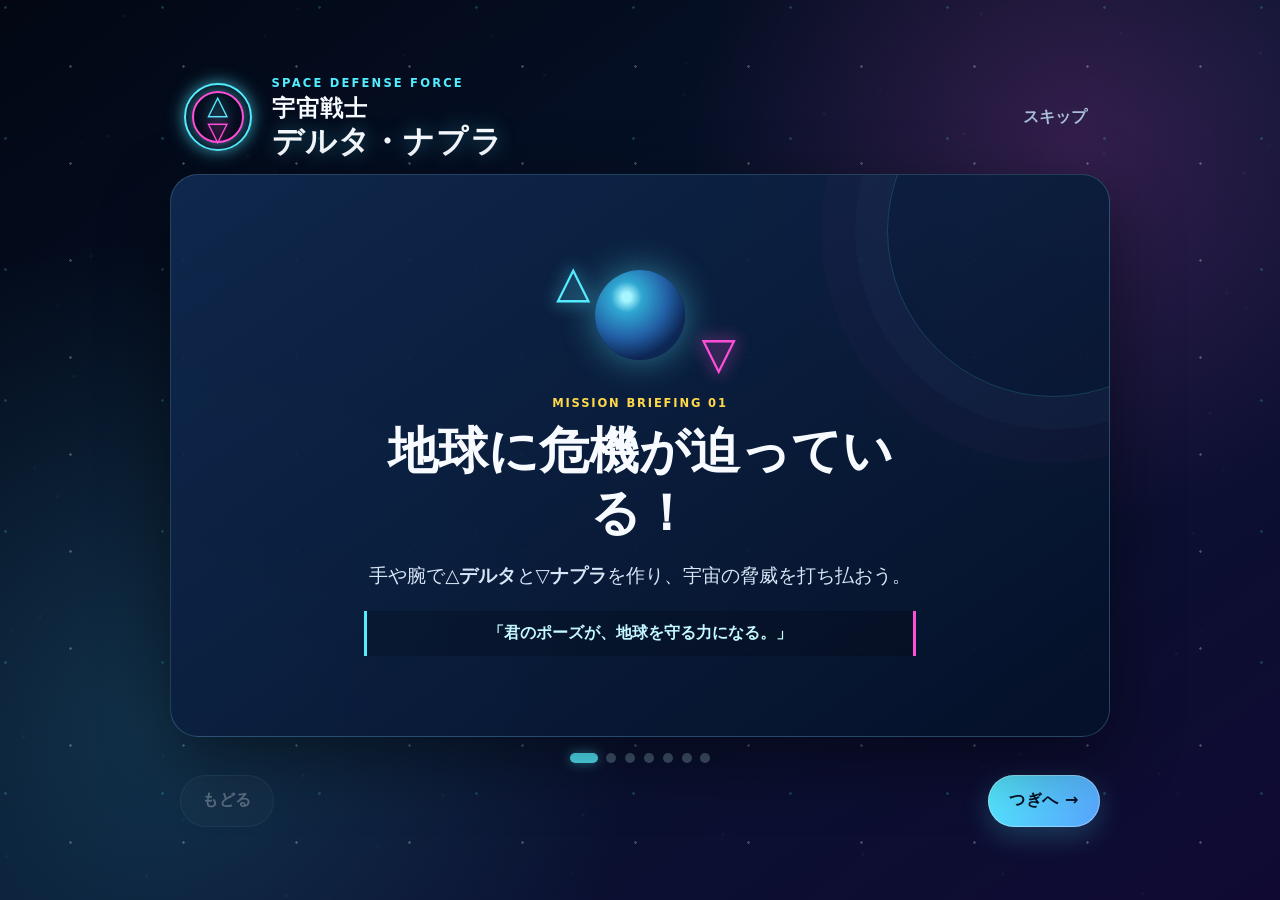
==== commit d88f651d: "Add files via upload" ====
--- a/index.html
+++ b/index.html
@@ -1,174 +1,168 @@
-<!DOCTYPE html>
+<!doctype html>
 <html lang="ja">
 <head>
-<meta charset="utf-8">
-<meta name="viewport" content="width=device-width,initial-scale=1">
-<title>遊び方｜寿司モン・ピクセルファイターズ SUPER</title>
-<style>
-:root{
-  color-scheme:dark;
-  --bg:#0d0e14;
-  --panel:#15151feF;
-  --line:#ffffff2d;
-  --red:#d94f5f;
-  --gold:#ffe074;
-  --blue:#79d8ff;
-  --ink:#090a10;
-}
-*{box-sizing:border-box}
-html,body{margin:0;min-height:100%;background:var(--bg);color:#fff}
-body{
-  min-height:100svh;
-  display:grid;
-  place-items:center;
-  padding:18px;
-  overflow-x:hidden;
-  font-family:system-ui,-apple-system,"Segoe UI","Yu Gothic UI",sans-serif;
-  background:
-    radial-gradient(circle at 50% -10%,#7d24355c 0,transparent 42%),
-    linear-gradient(#ffffff05 1px,transparent 1px),
-    linear-gradient(90deg,#ffffff05 1px,transparent 1px),
-    var(--bg);
-  background-size:auto,32px 32px,32px 32px,auto;
-}
-body::after{
-  content:"";position:fixed;inset:0;pointer-events:none;z-index:20;
-  background:repeating-linear-gradient(0deg,transparent 0 3px,#0002 3px 4px);
-  mix-blend-mode:multiply;
-}
-.screen{width:min(1040px,100%);position:relative}
-.topline{display:flex;align-items:center;justify-content:space-between;gap:12px;margin:0 2px 8px}
-.game-name{font-size:clamp(11px,1.5vw,14px);font-weight:800;letter-spacing:.08em;color:#e7e7ef}
-.status{font:700 11px ui-monospace,monospace;color:#9dffb6;border:1px solid #69e78a66;background:#102018cc;border-radius:7px;padding:4px 8px}
-.panel{
-  position:relative;overflow:hidden;
-  border:1px solid var(--line);border-radius:14px;
-  background:linear-gradient(145deg,#191925f2,#101018f5 62%);
-  box-shadow:0 18px 60px #0009,0 0 0 1px #000 inset;
-}
-.panel::before,.panel::after{content:"";position:absolute;width:9px;height:9px;background:#ffffff34;box-shadow:0 0 0 2px #0008;z-index:2}
-.panel::before{left:9px;top:9px}.panel::after{right:9px;bottom:9px}
-.hero{position:relative;min-height:174px;display:grid;place-items:center;padding:22px 240px 18px;text-align:center;border-bottom:1px solid var(--line);background:linear-gradient(180deg,#2a1320 0,#171521 72%,#0b0c12 73%)}
-.hero::after{content:"";position:absolute;left:0;right:0;bottom:0;height:41px;background:repeating-linear-gradient(90deg,#252634 0 35px,#2d2e3f 35px 70px);border-top:3px solid #717386;clip-path:polygon(0 22%,100% 22%,96% 100%,4% 100%)}
-.eyebrow{position:relative;z-index:3;margin-bottom:4px;font:900 12px ui-monospace,monospace;letter-spacing:.2em;color:var(--gold);text-shadow:0 0 12px #ffd65e99}
-h1{position:relative;z-index:3;margin:0;font-size:clamp(30px,5.5vw,59px);line-height:.92;font-weight:1000;font-style:italic;letter-spacing:-.04em;text-shadow:4px 4px 0 #771d2c,7px 7px 0 #000}
-h1 small{display:block;margin-top:10px;font:900 clamp(12px,1.7vw,17px) ui-monospace,monospace;letter-spacing:.16em;color:#bdefff;text-shadow:2px 2px 0 #000}
-.fighter{position:absolute;bottom:28px;width:124px;height:114px;z-index:2;filter:drop-shadow(0 10px 5px #0008)}
-.fighter.left{left:54px;animation:bob 1.15s steps(2,end) infinite}
-.fighter.right{right:54px;animation:bob 1.15s steps(2,end) infinite .3s}
-.fighter img{display:block;width:100%;height:100%;object-fit:contain;image-rendering:pixelated}
-.nameplate{position:absolute;left:50%;bottom:-15px;transform:translateX(-50%);min-width:70px;padding:3px 7px;border:1px solid #ffffff66;border-radius:4px;background:#08090ee8;color:#fff;text-align:center;font:900 11px ui-monospace,monospace;letter-spacing:.08em;white-space:nowrap;box-shadow:2px 2px 0 #000}
-.versus{position:absolute;z-index:4;left:50%;bottom:15px;transform:translateX(-50%) rotate(-6deg);font:1000 28px Impact,system-ui;color:#fff7bd;text-shadow:3px 3px 0 #a32638}
-.content{padding:16px}
-.mission{text-align:center;font-size:clamp(15px,2.1vw,20px);font-weight:850;margin:0 0 14px;color:#f7f7fb}.mission b{color:var(--gold)}
-.steps{display:grid;grid-template-columns:repeat(3,1fr);gap:9px;margin-bottom:12px}
-.step{position:relative;min-width:0;padding:12px 12px 11px 48px;border:1px solid #ffffff22;border-radius:10px;background:#0c0c13d9;box-shadow:inset 0 1px #ffffff0d}
-.num{position:absolute;left:12px;top:12px;width:27px;height:27px;display:grid;place-items:center;border:2px solid #fff;background:#7d2435;box-shadow:3px 3px 0 #000;font:900 14px ui-monospace,monospace}
-.step h2{font-size:13px;margin:0 0 3px;color:#fff}.step p{font-size:11px;line-height:1.55;color:#cfcfd8;margin:0}.step em{font-style:normal;color:#ffe59a;font-weight:800}
-.controls{display:grid;grid-template-columns:1fr 1fr;gap:9px}
-.control-box{border:1px solid #ffffff22;border-radius:10px;background:#181824;padding:10px 12px;min-width:0}
-.control-title{display:flex;align-items:center;justify-content:space-between;gap:8px;font-size:12px;font-weight:900;margin-bottom:8px}.pill{font-size:9px;padding:2px 6px;border:1px solid #ffffff33;border-radius:99px;color:#bdefff}
-.keyrow{display:grid;grid-template-columns:112px 1fr;gap:7px;align-items:center;padding:4px 0;border-top:1px dashed #ffffff19;font-size:10px;color:#cfcfd8}.keyrow:first-of-type{border-top:0}
-.keys{display:flex;flex-wrap:wrap;gap:3px}.key{display:inline-grid;place-items:center;min-width:24px;height:22px;padding:0 5px;border:1px solid #ffffff55;border-bottom-width:3px;border-radius:5px;background:#28283a;color:#fff;font:800 10px ui-monospace,monospace}.key.special{border-color:#ffd76b88;color:#ffe59a}.key.ultra{border-color:#ff8a7a88;color:#ffd0c8;background:#3a1010}
-.start-zone{display:grid;place-items:center;text-align:center;padding:14px 16px 18px;border-top:1px solid var(--line);background:#0c0c13}
-#startLink{display:inline-flex;align-items:center;gap:12px;padding:12px 24px;border:1px solid #ffacb7;border-radius:8px;background:linear-gradient(#a6374b,#722033);box-shadow:0 5px 0 #3b101c,0 0 24px #d94f5f44;color:#fff;text-decoration:none;font-weight:1000;letter-spacing:.06em;transition:transform .12s,filter .12s}
-#startLink:hover,#startLink:focus-visible{filter:brightness(1.2);transform:translateY(-2px);outline:2px solid #fff;outline-offset:3px}
-#startLink:active{transform:translateY(3px);box-shadow:0 2px 0 #3b101c}
-.blink{animation:blink .9s steps(2,end) infinite;color:#fff4ae}.hint{margin:9px 0 0;font-size:10px;color:#999aaa}.hint strong{color:#dfe8ff}
-.note{text-align:center;margin:8px 0 0;font-size:10px;color:#8f909d}
-@keyframes blink{50%{opacity:.28}}
-@keyframes bob{50%{transform:translateY(-5px)}}
-@media(max-width:760px){
-  body{padding:8px}.hero{padding:24px 95px 17px;min-height:158px}.fighter{transform:scale(.7);transform-origin:bottom left}.fighter.left{left:9px}.fighter.right{right:9px;transform:scale(.7);transform-origin:bottom right}@keyframes bob{0%,100%{transform:scale(.7) translateY(0)}50%{transform:scale(.7) translateY(-7px)}}
-  .steps{grid-template-columns:1fr}.controls{grid-template-columns:1fr}.content{padding:10px}.step{padding-top:10px;padding-bottom:9px}.hero::after{height:31px}.fighter{bottom:19px}.versus{bottom:8px}
-}
-@media(max-width:420px){.hero{padding-left:66px;padding-right:66px}.game-name{font-size:9px}.status{display:none}.fighter{opacity:.72}.keyrow{grid-template-columns:92px 1fr}}
-@media(prefers-reduced-motion:reduce){*{animation:none!important;scroll-behavior:auto!important}}
-</style>
+  <meta charset="utf-8">
+  <meta name="viewport" content="width=device-width, initial-scale=1, viewport-fit=cover">
+  <meta name="theme-color" content="#07142f">
+  <meta name="description" content="手と腕で三角形を作り、仲間と地球を救う協力型カメラゲーム">
+  <title>宇宙戦士デルタ・ナプラ｜チュートリアル</title>
+  <link rel="stylesheet" href="style.css">
 </head>
-<body>
-<main class="screen" aria-labelledby="tutorial-title">
-  <div class="topline">
-    <div class="game-name">寿司モン・ピクセルファイターズ SUPER</div>
-    <div class="status">● TUTORIAL MODE</div>
-  </div>
+<body class="tutorial-body">
+  <div class="star-field" aria-hidden="true"></div>
 
-  <section class="panel">
-    <header class="hero">
-      <div class="fighter left"><img src="[data-uri]" alt="たこ郎"><span class="nameplate">たこ郎</span></div>
+  <main class="tutorial-shell" aria-live="polite">
+    <header class="tutorial-header">
+      <div class="brand-mark" aria-hidden="true"><span>△</span><span>▽</span></div>
       <div>
-        <div class="eyebrow">HOW TO PLAY</div>
-        <h1 id="tutorial-title">遊び方<small>すしモン最強を決めろ！</small></h1>
+        <p class="eyebrow">SPACE DEFENSE FORCE</p>
+        <h1>宇宙戦士<br><strong>デルタ・ナプラ</strong></h1>
       </div>
-      <div class="fighter right"><img src="[data-uri]" alt="イカイ"><span class="nameplate">イカイ</span></div>
-      <div class="versus" aria-hidden="true">VS</div>
+      <button class="text-button" id="skipButton" type="button">スキップ</button>
     </header>
 
-    <div class="content">
-      <p class="mission">相手の <b>HPをゼロ</b> にしろ！　先に <b>2ラウンド</b> 取れば勝利！</p>
-      <div class="steps">
-        <article class="step"><span class="num">1</span><h2>モード・ステージを選ぶ</h2><p>1P vs CPU または2P対戦を選び、戦う場所を決めよう。</p></article>
-        <article class="step"><span class="num">2</span><h2>すしモンを選ぶ</h2><p>キャラカードを押すと <em>P1 → P2</em> の順で選択されるぞ。</p></article>
-        <article class="step"><span class="num">3</span><h2>ゲージで大逆転</h2><p>攻撃を当てたり受けたりすると増加。<em>100%で必殺、200%で超必殺！</em></p></article>
+    <section class="tutorial-card">
+      <article class="tutorial-page is-active" data-page="0">
+        <div class="tutorial-visual hero-orbit" aria-hidden="true">
+          <span class="planet"></span>
+          <span class="orbit orbit-a">△</span>
+          <span class="orbit orbit-b">▽</span>
+        </div>
+        <p class="step-label">MISSION BRIEFING 01</p>
+        <h2>地球に危機が迫っている！</h2>
+        <p>手や腕で<strong>△デルタ</strong>と<strong>▽ナプラ</strong>を作り、宇宙の脅威を打ち払おう。</p>
+        <div class="voice-line">「君のポーズが、地球を守る力になる。」</div>
+      </article>
+
+      <article class="tutorial-page" data-page="1" hidden>
+        <div class="tutorial-visual team-visual" aria-hidden="true">
+          <span class="mini-hero">🦸</span><span class="beam">△▽△</span><span class="mini-hero">🦸‍♀️</span>
+        </div>
+        <p class="step-label">MISSION BRIEFING 02</p>
+        <h2>仲間と協力せよ</h2>
+        <p>一人の力だけでは足りない課題もある。二人以上なら、力を合わせて<strong>大きな魔法陣</strong>を作れるぞ。</p>
+        <div class="info-grid two">
+          <div><span>👤</span><b>一人</b><small>正確なポーズ</small></div>
+          <div><span>👥</span><b>みんな</b><small>協力ボーナス</small></div>
+        </div>
+      </article>
+
+      <article class="tutorial-page" data-page="2" hidden>
+        <div class="tutorial-visual streak-visual" aria-hidden="true">
+          <span class="streak-on">1</span><i></i><span class="streak-on">2</span><i></i><span>3</span>
+        </div>
+        <p class="step-label">MISSION BRIEFING 03</p>
+        <h2>3ミッション連続成功で勝利</h2>
+        <ul class="rule-list">
+          <li><span>10</span>各ミッションの制限時間は10秒</li>
+          <li><span>3</span>3回連続で成功するとエンディング</li>
+          <li><span>0</span>失敗すると連続成功数は0に戻る</li>
+        </ul>
+      </article>
+
+      <article class="tutorial-page" data-page="3" hidden>
+        <div class="pose-samples" aria-label="ポーズの例">
+          <div><div class="pose-icon delta-icon">△</div><b>デルタ</b><small>指先・腕を上へ</small></div>
+          <div><div class="pose-icon napla-icon">▽</div><b>ナプラ</b><small>指先・腕を下へ</small></div>
+        </div>
+        <p class="step-label">MISSION BRIEFING 04</p>
+        <h2>手か腕で三角形を作ろう</h2>
+        <p>カメラに全身を映すときは<strong>約1.5m離れる</strong>。反応しないときは、画面ボタンやキーボードでも試せるぞ。</p>
+        <div class="key-guide"><kbd>D</kbd> △デルタ　 <kbd>N</kbd> ▽ナプラ</div>
+      </article>
+
+      <article class="tutorial-page" data-page="4" hidden>
+        <div class="tutorial-visual phone-flow" aria-hidden="true">
+          <span class="pc-icon">▣</span><span class="flow-arrow">QR →</span><span class="phone-icon">▯</span>
+        </div>
+        <p class="step-label">MISSION BRIEFING 05</p>
+        <h2>スマホから応援を呼ぼう</h2>
+        <ol class="numbered-list">
+          <li>大元のPCで「参加ルームを作る」</li>
+          <li>表示されたQRコードをスマホで読む</li>
+          <li>名前を入力してカメラを許可する</li>
+        </ol>
+      </article>
+
+      <article class="tutorial-page" data-page="5" hidden>
+        <div class="tutorial-visual privacy-visual" aria-hidden="true">
+          <span>📷</span><span class="shield">✓</span><span>💾</span>
+        </div>
+        <p class="step-label">MISSION BRIEFING 06</p>
+        <h2>映像と個人情報について</h2>
+        <p>カメラ映像と認識結果は<strong>録画・保存しない</strong>。入力した名前もサーバーに保存しない。</p>
+        <div class="notice safe"><b>端末内AI</b>　人物分離・表情・ポーズ認識は各端末の中で行います。</div>
+      </article>
+
+      <article class="tutorial-page" data-page="6" hidden>
+        <div class="tutorial-visual ready-visual" aria-hidden="true">⚡</div>
+        <p class="step-label">FINAL CHECK</p>
+        <h2>出動前の確認</h2>
+        <div class="check-list">
+          <label><input type="checkbox"> 周囲にぶつかる物がない</label>
+          <label><input type="checkbox"> カメラに全身または両手が映る</label>
+          <label><input type="checkbox"> Zoomなどカメラを使うアプリを閉じた</label>
+          <label><input type="checkbox"> 音が出てもよい場所にいる</label>
+        </div>
+        <p class="micro-copy">チェックは確認用です。個人情報は保存されません。</p>
+      </article>
+    </section>
+
+    <footer class="tutorial-footer">
+      <div class="page-dots" id="pageDots" aria-label="チュートリアルのページ"></div>
+      <div class="tutorial-actions">
+        <button class="secondary-button" id="backButton" type="button" disabled>もどる</button>
+        <button class="primary-button" id="nextButton" type="button">つぎへ <span>→</span></button>
       </div>
+    </footer>
+  </main>
 
-      <div class="controls">
-        <section class="control-box" aria-label="キーボード操作">
-          <div class="control-title"><span>⌨ キーボード</span><span class="pill">1P / 2PのP2</span></div>
-          <div class="keyrow"><span class="keys"><span class="key">←</span><span class="key">→</span><span class="key">↑</span><span class="key">↓</span></span><span>移動・ジャンプ・ガード</span></div>
-          <div class="keyrow"><span class="keys"><span class="key">Z</span><span class="key">X</span><span class="key">C</span><span class="key">V</span><span class="key">B</span></span><span>5種類の攻撃</span></div>
-          <div class="keyrow"><span class="keys"><span class="key">Space</span></span><span>投げ（ガードに有効）</span></div>
-          <div class="keyrow"><span class="keys"><span class="key special">Q</span><span class="key ultra">E</span></span><span>必殺技 / 超必殺技</span></div>
-        </section>
+  <script>
+    // チュートリアルのページ送り。カメラや通信はまだ開始しません。
+    const pages = [...document.querySelectorAll('.tutorial-page')];
+    const dots = document.getElementById('pageDots');
+    const backButton = document.getElementById('backButton');
+    const nextButton = document.getElementById('nextButton');
+    const skipButton = document.getElementById('skipButton');
+    let currentPage = 0;
 
-        <section class="control-box" aria-label="コントローラー操作">
-          <div class="control-title"><span>🎮 コントローラー</span><span class="pill">P1専用</span></div>
-          <div class="keyrow"><span class="keys"><span class="key">Stick</span><span class="key">D-Pad</span></span><span>移動・ジャンプ・ガード</span></div>
-          <div class="keyrow"><span class="keys"><span class="key">□</span><span class="key">△</span><span class="key">○</span><span class="key">×</span><span class="key">R1</span></span><span>5種類の攻撃</span></div>
-          <div class="keyrow"><span class="keys"><span class="key">R2</span></span><span>投げ（ガードに有効）</span></div>
-          <div class="keyrow"><span class="keys"><span class="key special">L1</span><span class="key ultra">L2</span></span><span>必殺技 / 超必殺技</span></div>
-        </section>
-      </div>
-      <p class="note">※ 2P対戦は、P1がコントローラー・P2がキーボードです。</p>
-    </div>
+    pages.forEach((_, index) => {
+      const dot = document.createElement('button');
+      dot.type = 'button';
+      dot.className = 'page-dot';
+      dot.setAttribute('aria-label', `${index + 1}ページ目へ`);
+      dot.addEventListener('click', () => showPage(index));
+      dots.append(dot);
+    });
 
-    <div class="start-zone">
-      <a id="startLink" href="./game.html"><span class="blink">▶</span><span>準備完了！ 対戦会場へ</span></a>
-      <p class="hint"><strong>クリック</strong> または <strong>Enter / Space / コントローラーのボタン</strong> でスタート</p>
-    </div>
-  </section>
-</main>
+    function showPage(index) {
+      currentPage = Math.max(0, Math.min(index, pages.length - 1));
+      pages.forEach((page, i) => {
+        page.hidden = i !== currentPage;
+        page.classList.toggle('is-active', i === currentPage);
+      });
+      [...dots.children].forEach((dot, i) => {
+        dot.classList.toggle('is-current', i === currentPage);
+        dot.setAttribute('aria-current', i === currentPage ? 'step' : 'false');
+      });
+      backButton.disabled = currentPage === 0;
+      nextButton.innerHTML = currentPage === pages.length - 1
+        ? 'ゲームを始める <span>⚡</span>'
+        : 'つぎへ <span>→</span>';
+      skipButton.hidden = currentPage === pages.length - 1;
+    }
 
-<script>
-"use strict";
-const destination="./game.html";
-let leaving=false;
-function enterGame(){
-  if(leaving)return;
-  leaving=true;
-  document.body.style.transition="opacity .18s ease";
-  document.body.style.opacity="0";
-  setTimeout(()=>{location.href=destination},180);
-}
-document.getElementById("startLink").addEventListener("click",event=>{
-  event.preventDefault();
-  enterGame();
-});
-window.addEventListener("keydown",event=>{
-  if(event.key==="Enter"||event.code==="Space"){
-    event.preventDefault();
-    enterGame();
-  }
-});
-let previousButtons=[];
-function watchGamepad(){
-  const pads=navigator.getGamepads?Array.from(navigator.getGamepads()).filter(Boolean):[];
-  const buttons=pads.flatMap(pad=>pad.buttons.map(button=>button.pressed||button.value>.5));
-  if(buttons.some((pressed,index)=>pressed&&!previousButtons[index]))enterGame();
-  previousButtons=buttons;
-  if(!leaving)requestAnimationFrame(watchGamepad);
-}
-requestAnimationFrame(watchGamepad);
-</script>
+    backButton.addEventListener('click', () => showPage(currentPage - 1));
+    nextButton.addEventListener('click', () => {
+      if (currentPage === pages.length - 1) location.href = 'game.html';
+      else showPage(currentPage + 1);
+    });
+    skipButton.addEventListener('click', () => showPage(pages.length - 1));
+    document.addEventListener('keydown', (event) => {
+      if (event.key === 'ArrowRight') nextButton.click();
+      if (event.key === 'ArrowLeft' && !backButton.disabled) backButton.click();
+    });
+    showPage(0);
+  </script>
 </body>
 </html>
--- a/style.css
+++ b/style.css
@@ -0,0 +1,264 @@
+/* =========================================================
+   宇宙戦士デルタ・ナプラ 共通デザイン
+   色はここを変更すると、チュートリアルとゲームへ一括反映されます。
+   ========================================================= */
+:root {
+  --space-950: #020713;
+  --space-900: #07142f;
+  --space-800: #0d2450;
+  --panel: rgba(8, 24, 53, .88);
+  --panel-light: rgba(20, 48, 91, .78);
+  --cyan: #54ecff;
+  --cyan-soft: #c3f9ff;
+  --magenta: #ff4fd8;
+  --gold: #ffd84a;
+  --green: #5dffb3;
+  --danger: #ff647c;
+  --white: #f7fbff;
+  --muted: #a9bed7;
+  --line: rgba(137, 219, 255, .22);
+  --shadow: 0 22px 70px rgba(0, 0, 0, .45);
+  --radius-lg: 28px;
+  --radius-md: 18px;
+  --safe-top: env(safe-area-inset-top, 0px);
+  --safe-bottom: env(safe-area-inset-bottom, 0px);
+  color-scheme: dark;
+  font-family: "BIZ UDPGothic", "Yu Gothic UI", "Yu Gothic", system-ui, sans-serif;
+}
+
+* { box-sizing: border-box; }
+html { min-height: 100%; background: var(--space-950); }
+body { margin: 0; min-height: 100vh; min-height: 100dvh; color: var(--white); overflow-x: hidden; }
+button, input { font: inherit; }
+button { color: inherit; }
+button:focus-visible, input:focus-visible, summary:focus-visible, a:focus-visible {
+  outline: 3px solid var(--gold); outline-offset: 3px;
+}
+
+.tutorial-body, .game-body {
+  position: relative;
+  background:
+    radial-gradient(circle at 84% 16%, rgba(255, 79, 216, .18), transparent 24rem),
+    radial-gradient(circle at 12% 80%, rgba(84, 236, 255, .14), transparent 30rem),
+    linear-gradient(145deg, var(--space-950), var(--space-900) 52%, #100a33);
+}
+
+.star-field, .star-field::before, .star-field::after {
+  position: fixed; inset: 0; pointer-events: none; content: "";
+  background-image:
+    radial-gradient(circle, rgba(255,255,255,.9) 0 1px, transparent 1.5px),
+    radial-gradient(circle, rgba(84,236,255,.75) 0 1px, transparent 1.6px);
+  background-position: 14px 18px, 84px 73px;
+  background-size: 113px 97px, 157px 131px;
+  opacity: .28;
+}
+.star-field::before { transform: scale(1.25) rotate(8deg); opacity: .18; }
+.star-field::after { transform: scale(.8) rotate(-9deg); opacity: .13; }
+
+.eyebrow { margin: 0 0 .35rem; color: var(--cyan); font-size: .72rem; font-weight: 900; letter-spacing: .19em; }
+.micro-copy { margin: .75rem 0 0; color: var(--muted); font-size: .78rem; line-height: 1.6; }
+.lead { color: #d9e8f8; line-height: 1.7; }
+kbd { display: inline-grid; min-width: 1.9rem; min-height: 1.7rem; place-items: center; padding: .1rem .42rem; border: 1px solid #8398b3; border-bottom-width: 3px; border-radius: 6px; background: #132440; color: white; font: 800 .8rem/1 monospace; }
+
+/* ボタン */
+.primary-button, .secondary-button, .role-card, .gesture-button, .text-button, .icon-button, .audio-unlock {
+  border: 0; cursor: pointer; touch-action: manipulation;
+}
+.primary-button, .secondary-button {
+  min-height: 52px; padding: .85rem 1.35rem; border-radius: 999px; font-weight: 900; letter-spacing: .03em;
+}
+.primary-button {
+  background: linear-gradient(115deg, var(--cyan), #58a4ff); color: #041024;
+  box-shadow: 0 0 0 1px rgba(255,255,255,.35) inset, 0 9px 28px rgba(84,236,255,.22);
+}
+.primary-button:hover { filter: brightness(1.1); transform: translateY(-1px); }
+.primary-button:disabled { cursor: wait; opacity: .45; filter: grayscale(.7); transform: none; }
+.primary-button.wide { width: 100%; }
+.secondary-button { border: 1px solid var(--line); background: rgba(255,255,255,.075); color: var(--white); }
+.secondary-button:hover { background: rgba(255,255,255,.13); }
+.secondary-button:disabled { opacity: .3; cursor: default; }
+.text-button { min-height: 44px; padding: .5rem .85rem; background: transparent; color: var(--muted); font-weight: 800; }
+.icon-button { display: grid; width: 44px; height: 44px; place-items: center; border: 1px solid var(--line); border-radius: 50%; background: rgba(255,255,255,.08); font-weight: 900; }
+
+/* ブランド */
+.brand-mark { position: relative; display: grid; width: 76px; height: 76px; place-items: center; flex: 0 0 auto; }
+.brand-mark::before, .brand-mark::after { position: absolute; inset: 4px; border: 2px solid var(--cyan); border-radius: 50%; content: ""; box-shadow: 0 0 18px rgba(84,236,255,.55); }
+.brand-mark::after { inset: 12px; border-color: var(--magenta); }
+.brand-mark span { position: absolute; font-weight: 900; font-size: 1.7rem; filter: drop-shadow(0 0 7px currentColor); }
+.brand-mark span:first-child { top: 10px; color: var(--cyan); }
+.brand-mark span:last-child { bottom: 8px; color: var(--magenta); }
+.brand-mark.small { width: 44px; height: 44px; }
+.brand-mark.small span { font-size: .95rem; }
+.brand-mark.small span:first-child { top: 7px; }
+.brand-mark.small span:last-child { bottom: 5px; }
+.brand-mark.small::before { inset: 1px; }
+.brand-mark.small::after { inset: 7px; }
+
+/* =========================================================
+   チュートリアル
+   ========================================================= */
+.tutorial-body { display: grid; place-items: center; padding: max(18px, var(--safe-top)) 18px max(18px, var(--safe-bottom)); }
+.tutorial-shell { position: relative; z-index: 1; display: grid; width: min(940px, 100%); min-height: min(760px, calc(100dvh - 36px)); grid-template-rows: auto 1fr auto; }
+.tutorial-header { display: flex; align-items: center; gap: 1rem; padding: .4rem .6rem 1rem; }
+.tutorial-header h1 { margin: 0; font-size: clamp(1.05rem, 2vw, 1.45rem); line-height: 1.05; letter-spacing: .05em; }
+.tutorial-header h1 strong { display: inline-block; margin-top: .28rem; color: var(--white); font-size: 1.35em; text-shadow: 0 0 20px rgba(84,236,255,.42); }
+.tutorial-header .text-button { margin-left: auto; }
+.tutorial-card { position: relative; display: grid; min-height: 500px; overflow: hidden; border: 1px solid var(--line); border-radius: var(--radius-lg); background: linear-gradient(145deg, rgba(16,42,81,.91), rgba(5,17,40,.94)); box-shadow: var(--shadow); }
+.tutorial-card::before { position: absolute; top: -110px; right: -110px; width: 330px; height: 330px; border: 1px solid rgba(84,236,255,.18); border-radius: 50%; content: ""; box-shadow: 0 0 0 32px rgba(84,236,255,.025), 0 0 0 66px rgba(255,79,216,.025); }
+.tutorial-page { z-index: 1; align-self: center; width: min(660px, 100%); margin: auto; padding: clamp(1.4rem, 5vw, 3.4rem); text-align: center; }
+.tutorial-page.is-active { animation: page-in .42s ease both; }
+.tutorial-page h2 { margin: .35rem 0 .8rem; font-size: clamp(1.7rem, 5vw, 3.1rem); line-height: 1.25; }
+.tutorial-page > p:not(.step-label, .micro-copy) { margin: .5rem auto 1.1rem; color: #d7e6f7; font-size: clamp(.95rem, 2vw, 1.16rem); line-height: 1.9; }
+.step-label { color: var(--gold); font-size: .72rem; font-weight: 900; letter-spacing: .16em; }
+.tutorial-visual { position: relative; min-height: 125px; margin: 0 auto 1rem; }
+.hero-orbit { width: 200px; }
+.planet { position: absolute; top: 15px; left: 55px; width: 90px; height: 90px; border-radius: 50%; background: radial-gradient(circle at 35% 30%, #a7f5ff 0 5%, #2fa7d2 18%, #225fa5 48%, #0d2654 72%); box-shadow: 0 0 35px rgba(84,236,255,.45); }
+.orbit { position: absolute; z-index: 2; font-size: 2.8rem; font-weight: 900; filter: drop-shadow(0 0 8px currentColor); }
+.orbit-a { top: 0; left: 16px; color: var(--cyan); animation: float 2.4s ease-in-out infinite; }
+.orbit-b { right: 4px; bottom: 0; color: var(--magenta); animation: float 2.4s .7s ease-in-out infinite; }
+.voice-line { margin: 1rem auto 0; padding: .75rem 1rem; border-left: 3px solid var(--cyan); border-right: 3px solid var(--magenta); background: rgba(0,0,0,.2); color: var(--cyan-soft); font-weight: 800; }
+.team-visual { display: flex; align-items: center; justify-content: center; gap: 1rem; font-size: 3rem; }
+.beam { color: var(--cyan); font-size: 1.7rem; letter-spacing: .2rem; text-shadow: 0 0 15px currentColor; animation: beam-pulse 1.1s infinite alternate; }
+.info-grid { display: grid; gap: .7rem; margin: 1rem auto 0; }
+.info-grid.two { grid-template-columns: repeat(2, 1fr); }
+.info-grid > div { display: grid; gap: .2rem; padding: 1rem; border: 1px solid var(--line); border-radius: var(--radius-md); background: rgba(255,255,255,.045); }
+.info-grid span { font-size: 1.8rem; }.info-grid small { color: var(--muted); }
+.streak-visual { display: flex; align-items: center; justify-content: center; gap: .75rem; }
+.streak-visual span, .streak-meter span { display: grid; width: 44px; height: 44px; place-items: center; border: 2px solid #4b6380; border-radius: 50%; background: #0d1b35; color: #7990ab; font-weight: 900; }
+.streak-visual span.streak-on, .streak-meter span.is-on { border-color: var(--gold); background: var(--gold); color: #271a00; box-shadow: 0 0 18px rgba(255,216,74,.5); }
+.streak-visual i, .streak-meter i { width: 34px; height: 3px; background: #40536d; }
+.pose-samples { display: grid; grid-template-columns: repeat(2, 1fr); gap: 1rem; margin-bottom: 1rem; }
+.pose-samples > div { display: grid; gap: .4rem; justify-items: center; padding: 1rem; border: 1px solid var(--line); border-radius: var(--radius-md); background: rgba(255,255,255,.04); }
+.pose-samples small { color: var(--muted); }
+.pose-icon { display: grid; width: 72px; height: 72px; place-items: center; border-radius: 50%; font: 900 3.3rem/1 sans-serif; }
+.delta-icon { color: var(--cyan); text-shadow: 0 0 16px currentColor; }
+.napla-icon { color: var(--magenta); text-shadow: 0 0 16px currentColor; }
+.key-guide { margin-top: 1rem; color: var(--muted); font-weight: 800; }
+.phone-flow { display: flex; align-items: center; justify-content: center; gap: 1rem; color: var(--cyan); }
+.pc-icon, .phone-icon { display: grid; width: 80px; height: 100px; place-items: center; border: 3px solid currentColor; border-radius: 10px; font-size: 3rem; box-shadow: 0 0 18px rgba(84,236,255,.2); }
+.pc-icon { width: 125px; height: 84px; }.flow-arrow { color: var(--gold); font-weight: 900; }
+.numbered-list { max-width: 530px; margin: 1rem auto 0; padding: 0; list-style: none; counter-reset: step; text-align: left; }
+.numbered-list li { position: relative; margin: .65rem 0; padding: .75rem 1rem .75rem 3.6rem; border-bottom: 1px solid var(--line); counter-increment: step; }
+.numbered-list li::before { position: absolute; left: .65rem; top: .55rem; display: grid; width: 30px; height: 30px; place-items: center; border-radius: 50%; background: var(--cyan); color: #06142b; content: counter(step); font-weight: 900; }
+.privacy-visual { display: flex; align-items: center; justify-content: center; gap: 1.3rem; font-size: 3rem; }
+.shield { display: grid; width: 70px; height: 80px; place-items: center; background: linear-gradient(160deg, var(--cyan), #508dff); color: #061329; clip-path: polygon(50% 0, 94% 15%, 90% 68%, 50% 100%, 10% 68%, 6% 15%); font-size: 2rem; font-weight: 900; }
+.notice { padding: .9rem 1rem; border: 1px solid var(--line); border-radius: 12px; background: rgba(255,255,255,.05); color: #d8e6f5; font-size: .88rem; line-height: 1.55; }
+.notice.safe { border-color: rgba(93,255,179,.35); background: rgba(93,255,179,.07); }
+.ready-visual { display: grid; min-height: 100px; place-items: center; color: var(--gold); font-size: 4.8rem; filter: drop-shadow(0 0 20px rgba(255,216,74,.7)); animation: ready-pulse 1s infinite alternate; }
+.check-list { display: grid; max-width: 540px; gap: .55rem; margin: 1rem auto; text-align: left; }
+.check-list label { display: flex; align-items: center; gap: .7rem; padding: .72rem 1rem; border: 1px solid var(--line); border-radius: 12px; background: rgba(255,255,255,.04); }
+.check-list input { width: 21px; height: 21px; accent-color: var(--cyan); }
+.rule-list { display: grid; gap: .65rem; max-width: 570px; margin: 1rem auto 0; padding: 0; list-style: none; text-align: left; }
+.rule-list li { display: flex; align-items: center; gap: .9rem; padding: .65rem 1rem; border-bottom: 1px solid var(--line); }
+.rule-list li span { display: grid; width: 44px; height: 44px; place-items: center; border: 1px solid var(--cyan); border-radius: 50%; color: var(--cyan); font-weight: 900; }
+.tutorial-footer { padding: 1rem .6rem .2rem; }
+.page-dots { display: flex; justify-content: center; gap: .55rem; margin-bottom: .75rem; }
+.page-dot { width: 10px; height: 10px; padding: 0; border: 0; border-radius: 50%; background: #40536c; cursor: pointer; }
+.page-dot.is-current { width: 28px; border-radius: 99px; background: var(--cyan); box-shadow: 0 0 12px rgba(84,236,255,.5); }
+.tutorial-actions { display: flex; justify-content: space-between; gap: 1rem; }
+
+/* =========================================================
+   ゲーム共通・メニュー
+   ========================================================= */
+.game-body { height: 100vh; height: 100dvh; overflow: hidden; }
+.game-header { position: relative; z-index: 20; display: flex; height: 68px; align-items: center; gap: 1rem; padding: calc(.5rem + var(--safe-top)) clamp(.75rem, 3vw, 2rem) .5rem; border-bottom: 1px solid var(--line); background: rgba(2,7,19,.82); backdrop-filter: blur(12px); }
+.compact-brand { display: flex; align-items: center; gap: .65rem; color: white; text-decoration: none; }
+.compact-brand small, .compact-brand b { display: block; line-height: 1.06; }.compact-brand small { color: var(--muted); font-size: .62rem; }.compact-brand b { font-size: .96rem; }
+.header-status { display: flex; align-items: center; gap: .5rem; margin-left: auto; color: var(--muted); font-size: .78rem; font-weight: 800; }
+.status-light { width: 8px; height: 8px; border-radius: 50%; background: #6e7d90; box-shadow: 0 0 8px currentColor; }
+.header-status.is-online .status-light { background: var(--green); }.header-status.is-error .status-light { background: var(--danger); }
+.header-actions { display: flex; gap: .45rem; }
+.game-shell { position: relative; z-index: 1; height: calc(100dvh - 68px); overflow: hidden; }
+.screen { width: 100%; height: 100%; overflow: auto; padding: clamp(1rem, 3vw, 2rem); }
+.screen.is-active { animation: screen-in .35s ease both; }
+.menu-panel { border: 1px solid var(--line); border-radius: var(--radius-lg); background: linear-gradient(145deg, rgba(14,39,76,.91), rgba(5,16,38,.95)); box-shadow: var(--shadow); }
+.command-panel { width: min(620px, 100%); margin: min(10vh, 80px) auto 0; padding: clamp(1.5rem, 4vw, 3rem); }
+.command-panel h1, .join-panel h1 { margin: .2rem 0 .5rem; font-size: clamp(2rem, 6vw, 3.7rem); line-height: 1.1; }
+.role-card { display: grid; width: 100%; min-height: 110px; grid-template-columns: auto 1fr auto; align-items: center; gap: 1rem; margin-top: 1.5rem; padding: 1rem 1.25rem; border: 1px solid rgba(84,236,255,.4); border-radius: var(--radius-md); background: linear-gradient(110deg, rgba(84,236,255,.16), rgba(88,164,255,.08)); text-align: left; }
+.role-card:hover { border-color: var(--cyan); background: linear-gradient(110deg, rgba(84,236,255,.25), rgba(88,164,255,.13)); transform: translateY(-2px); }
+.role-card b, .role-card small { display: block; }.role-card b { font-size: 1.25rem; }.role-card small { margin-top: .25rem; color: var(--muted); }.role-icon { color: var(--cyan); font-size: 2.8rem; }.role-arrow { color: var(--cyan); font-size: 1.7rem; }
+.menu-note { display: flex; gap: .65rem; margin-top: 1.25rem; color: var(--muted); font-size: .86rem; line-height: 1.6; }
+.lobby-grid { display: grid; width: min(1200px, 100%); min-height: 100%; grid-template-columns: minmax(270px, 350px) 1fr; gap: 1.2rem; margin: auto; align-content: center; }
+.qr-panel, .ally-panel { padding: clamp(1rem, 2.5vw, 1.75rem); }
+.qr-panel h2, .ally-panel h2 { margin: .1rem 0 1rem; }.qr-code { display: grid; width: 220px; min-height: 220px; place-items: center; margin: 0 auto; padding: 10px; border-radius: 16px; background: white; }.qr-code img, .qr-code canvas { max-width: 100%; height: auto !important; }
+.room-label { text-align: center; color: var(--muted); }.room-label code { display: block; margin-top: .25rem; color: var(--cyan); font-size: 1rem; overflow-wrap: anywhere; }
+.copy-button { width: 100%; }.join-url-details { margin-top: .65rem; color: var(--muted); font-size: .72rem; }.join-url-details p { overflow-wrap: anywhere; }
+.panel-title-row { display: flex; align-items: flex-start; justify-content: space-between; gap: 1rem; }.count-badge { padding: .55rem .8rem; border-radius: 999px; background: rgba(84,236,255,.12); color: var(--cyan); }.count-badge b { font-size: 1.2rem; }
+.participant-grid { display: grid; gap: .7rem; }
+.lobby-participants { grid-template-columns: repeat(auto-fit, minmax(150px, 1fr)); min-height: 190px; }
+.participant-card { min-width: 0; overflow: hidden; border: 1px solid var(--line); border-radius: 16px; background: #071126; }
+.video-wrap { position: relative; overflow: hidden; aspect-ratio: 4/3; background: radial-gradient(circle at 50% 40%, #173d6b, #061023 70%); }
+.participant-card video, .composite-canvas, .landmark-canvas { position: absolute; inset: 0; width: 100%; height: 100%; object-fit: cover; }
+.participant-card video, .landmark-canvas { transform: scaleX(-1); }
+.composite-canvas { z-index: 1; opacity: 0; background: #030919 url("assets/space-background.jpg") center/cover no-repeat; }
+.landmark-canvas { z-index: 2; pointer-events: none; }
+/* 自分の端末だけは生映像を隠し、Image Segmenterで合成したCanvasを表示します。 */
+.participant-card.is-local-source video { opacity: 0; }
+.participant-card.is-local-source .composite-canvas { opacity: 1; }
+.participant-card footer { display: flex; justify-content: space-between; gap: .4rem; padding: .55rem .7rem; }.participant-card footer b { overflow: hidden; text-overflow: ellipsis; white-space: nowrap; }.participant-card footer small { color: var(--muted); }
+.participant-signal { position: absolute; top: .45rem; left: .45rem; padding: .28rem .48rem; border-radius: 999px; background: rgba(0,0,0,.62); color: var(--muted); font-size: .64rem; font-weight: 900; }
+.expression-strip { position: absolute; z-index: 5; right: .42rem; bottom: .42rem; display: flex; gap: .25rem; padding: .24rem .3rem; border: 1px solid rgba(255,255,255,.14); border-radius: 999px; background: rgba(0,0,0,.58); backdrop-filter: blur(5px); }
+.expression-strip span { display: grid; width: 22px; height: 22px; place-items: center; border-radius: 50%; opacity: .35; filter: grayscale(1); transition: .15s ease; }
+.expression-strip span.is-active { opacity: 1; filter: none; background: rgba(84,236,255,.2); box-shadow: 0 0 12px rgba(84,236,255,.8); transform: scale(1.2); }
+.magic-overlay { position: absolute; inset: 12%; display: grid; place-items: center; pointer-events: none; opacity: 0; transition: opacity .12s; }
+.magic-overlay::before, .magic-overlay::after { position: absolute; inset: 0; border: 2px solid var(--cyan); border-radius: 50%; content: ""; box-shadow: 0 0 18px var(--cyan), inset 0 0 18px rgba(84,236,255,.28); animation: spin 2.8s linear infinite; }
+.magic-overlay::after { inset: 12%; border-style: dashed; border-color: var(--gold); animation-direction: reverse; }
+.magic-overlay span { color: var(--cyan); font: 900 clamp(4rem, 9vw, 8rem)/1 sans-serif; text-shadow: 0 0 22px currentColor; }
+.participant-card.is-casting .magic-overlay { opacity: 1; animation: cast-pop .45s ease both; }.participant-card.is-napla .magic-overlay span { color: var(--magenta); }.participant-card.is-napla .magic-overlay::before { border-color: var(--magenta); box-shadow: 0 0 18px var(--magenta); }
+.lobby-actions { display: flex; justify-content: flex-end; gap: .7rem; margin-top: 1rem; }
+
+.join-panel { width: min(540px, 100%); margin: min(8vh, 70px) auto 0; padding: clamp(1.5rem, 5vw, 3rem); text-align: center; }.field-label { display: block; margin: 1.3rem 0 .45rem; color: var(--cyan-soft); text-align: left; font-weight: 800; }.name-input { width: 100%; min-height: 54px; padding: .8rem 1rem; border: 1px solid #456689; border-radius: 13px; background: rgba(0,0,0,.28); color: white; font-size: 1.05rem; }.name-input::placeholder { color: #7590ae; }.join-panel .primary-button { margin-top: 1rem; }.privacy-short { color: var(--muted); font-size: .78rem; }
+
+/* =========================================================
+   ミッション・カメラ
+   ========================================================= */
+.mission-screen { overflow: hidden; padding: .7rem; }
+.mission-layout { display: grid; height: 100%; grid-template-columns: minmax(230px, 30%) 1fr; gap: .7rem; }
+.camera-column, .arena-column { min-width: 0; min-height: 0; }
+.camera-column { display: grid; grid-template-rows: auto 1fr auto; gap: .55rem; }
+.distance-alert { display: flex; align-items: center; justify-content: space-between; gap: .6rem; padding: .55rem .75rem; border: 1px solid rgba(255,216,74,.35); border-radius: 12px; background: rgba(255,216,74,.09); color: var(--gold); }.distance-alert span { color: #eadfa8; font-size: .7rem; }
+.mission-participants { grid-template-columns: repeat(auto-fit, minmax(120px, 1fr)); align-content: start; overflow: auto; padding-right: 2px; }.mission-participants .participant-card footer { font-size: .72rem; }
+.recognition-status { display: flex; align-items: center; gap: .5rem; min-height: 36px; padding: .45rem .65rem; border: 1px solid var(--line); border-radius: 10px; background: rgba(0,0,0,.2); color: var(--muted); font-size: .72rem; }.recognition-status.is-ready { color: var(--green); }.recognition-status.is-error { color: var(--danger); }.spinner { width: 12px; height: 12px; border: 2px solid #52657c; border-top-color: var(--cyan); border-radius: 50%; animation: spin .85s linear infinite; }.recognition-status.is-ready .spinner, .recognition-status.is-error .spinner { display: none; }
+.arena-column { position: relative; display: grid; grid-template-rows: auto 1fr auto; gap: .55rem; }.mission-hud { display: flex; min-height: 48px; align-items: center; justify-content: space-between; gap: .8rem; padding: .15rem .4rem; }.streak-meter { display: flex; align-items: center; gap: .35rem; }.streak-meter span { width: 30px; height: 30px; font-size: .7rem; }.streak-meter i { width: 20px; height: 2px; }.timer-box { display: flex; align-items: baseline; gap: .5rem; }.timer-box small { color: var(--muted); font-weight: 900; letter-spacing: .14em; }.timer-box b { min-width: 3.9rem; color: var(--gold); font: 900 1.65rem/1 monospace; text-align: right; }
+.mission-frame { width: 100%; height: 100%; min-height: 0; border: 1px solid var(--line); border-radius: var(--radius-md); background: #050c1b; }
+.manual-controls { display: grid; grid-template-columns: repeat(2, minmax(0, 1fr)); gap: .65rem; }.gesture-button { display: grid; min-height: 58px; grid-template-columns: auto 1fr auto; align-items: center; gap: .6rem; padding: .55rem .85rem; border: 1px solid currentColor; border-radius: 14px; background: rgba(7,18,40,.91); }.gesture-button b { text-align: left; }.gesture-button small { opacity: .72; }.gesture-button.delta { color: var(--cyan); }.gesture-button.napla { color: var(--magenta); }.gesture-button:active { transform: scale(.98); background: rgba(255,255,255,.15); }
+
+/* スマホ参加画面 */
+.mobile-play-shell { display: grid; width: min(620px, 100%); height: 100%; min-height: 0; grid-template-rows: minmax(180px, 1fr) auto auto auto; gap: .65rem; margin: auto; }.mobile-camera-stage { min-height: 0; }.mobile-camera-stage .participant-card { height: 100%; }.mobile-camera-stage .video-wrap { height: calc(100% - 42px); aspect-ratio: auto; }.mobile-status-card { padding: .75rem 1rem; border: 1px solid var(--line); border-radius: 14px; background: var(--panel); }.mobile-status-card h2 { display: inline; margin: 0 .5rem; font-size: 1.05rem; }.mobile-status-card p { margin: .4rem 0; color: var(--muted); font-size: .78rem; }.connection-chip { padding: .25rem .5rem; border-radius: 99px; background: rgba(255,216,74,.12); color: var(--gold); font-size: .67rem; font-weight: 900; }.connection-chip.is-online { background: rgba(93,255,179,.12); color: var(--green); }.mobile-gesture-readout { color: var(--cyan); font-weight: 900; }.mobile-controls .gesture-button { min-height: 68px; grid-template-columns: 1fr; text-align: center; }.mobile-controls .gesture-button b { text-align: center; }.distance-mobile { margin: 0; color: var(--gold); font-size: .72rem; text-align: center; }
+
+/* カットイン・エンディング・メッセージ */
+.hero-cut-in { position: fixed; z-index: 80; inset: 0; display: grid; place-items: center; overflow: hidden; background: linear-gradient(105deg, rgba(1,7,19,.92), rgba(20,5,50,.86)); }.hero-cut-in[hidden] { display: none; }.hero-cut-in::before { position: absolute; width: 160%; height: 34%; background: linear-gradient(90deg, transparent, rgba(84,236,255,.15), transparent); content: ""; transform: rotate(-10deg); }.flying-hero { position: absolute; z-index: 2; left: -20%; font-size: clamp(4rem, 14vw, 9rem); filter: drop-shadow(0 0 20px white); animation: hero-fly 2.2s cubic-bezier(.18,.75,.2,1) both; }.light-trail { position: absolute; left: -15%; width: 80%; height: 18px; border-radius: 50%; background: white; box-shadow: 0 0 15px white, 0 0 45px var(--cyan), 0 0 90px var(--cyan); animation: trail-fly 2.2s ease both; }.hero-cut-in strong { z-index: 3; color: white; font-size: clamp(1.8rem, 6vw, 4.6rem); line-height: 1.35; text-align: center; text-shadow: 4px 4px 0 #243b7b, 0 0 22px var(--cyan); opacity: 0; animation: cut-text .5s 1s ease both; transform: rotate(-4deg); }
+.toast { position: fixed; z-index: 100; left: 50%; bottom: calc(1rem + var(--safe-bottom)); width: min(560px, calc(100% - 2rem)); padding: .85rem 1rem; border: 1px solid var(--line); border-radius: 14px; background: rgba(4,12,29,.96); box-shadow: var(--shadow); color: white; line-height: 1.5; transform: translateX(-50%); text-align: center; }.toast.is-error { border-color: rgba(255,100,124,.6); color: #ffdce3; }.audio-unlock { position: fixed; z-index: 90; right: 1rem; bottom: calc(1rem + var(--safe-bottom)); min-height: 48px; padding: .75rem 1rem; border-radius: 999px; background: var(--gold); color: #261900; font-weight: 900; box-shadow: 0 8px 25px rgba(0,0,0,.4); }
+.help-dialog { width: min(700px, calc(100% - 2rem)); max-height: 86dvh; overflow: auto; border: 1px solid var(--line); border-radius: var(--radius-lg); background: #081a38; color: white; box-shadow: var(--shadow); }.help-dialog::backdrop { background: rgba(0,3,12,.78); backdrop-filter: blur(4px); }.dialog-close { float: right; width: 42px; height: 42px; border: 1px solid var(--line); border-radius: 50%; background: rgba(255,255,255,.07); color: white; font-size: 1.5rem; cursor: pointer; }.help-grid { display: grid; grid-template-columns: repeat(2, 1fr); gap: .8rem; clear: both; }.help-grid > div { padding: 1rem; border: 1px solid var(--line); border-radius: 14px; background: rgba(255,255,255,.04); text-align: center; }.help-grid .pose-icon { margin: auto; }.help-grid p { color: var(--muted); font-size: .82rem; line-height: 1.6; }.shortcut-list { display: flex; flex-wrap: wrap; gap: .8rem 1.2rem; padding: 0; list-style: none; }.shortcut-list li { color: var(--muted); }
+.ending-screen { position: relative; display: grid; overflow: hidden; place-items: center; text-align: center; }.ending-screen[hidden] { display: none; }.ending-space { position: absolute; inset: 0; display: grid; place-items: center; }.saved-earth { z-index: 2; font-size: clamp(7rem, 22vw, 14rem); filter: drop-shadow(0 0 35px rgba(84,236,255,.7)); animation: earth-rise 1.5s ease both; }.ending-ring { position: absolute; width: min(65vw, 580px); aspect-ratio: 1; border: 3px solid var(--cyan); border-radius: 50%; box-shadow: 0 0 22px var(--cyan), inset 0 0 30px rgba(84,236,255,.16); animation: spin 12s linear infinite; }.ring-two { width: min(48vw, 430px); border-style: dashed; border-color: var(--magenta); animation-direction: reverse; }.ending-copy { position: relative; z-index: 4; width: min(720px, 100%); padding: 2rem; border-radius: 28px; background: radial-gradient(circle, rgba(2,7,19,.82), rgba(2,7,19,.35) 70%, transparent); }.ending-copy > p:first-child { color: var(--gold); font-weight: 900; letter-spacing: .22em; }.ending-copy h1 { margin: .2rem 0; font-size: clamp(2.8rem, 9vw, 6.6rem); line-height: 1.02; text-shadow: 0 0 24px rgba(84,236,255,.45); }.ending-copy h1 strong { color: var(--cyan); }.ending-message { color: #d7e5f5; }.ending-team { display: flex; flex-wrap: wrap; justify-content: center; gap: .45rem; margin: 1rem 0; }.ending-team span { padding: .38rem .68rem; border: 1px solid var(--line); border-radius: 99px; background: rgba(7,20,47,.8); }
+
+@keyframes page-in { from { opacity: 0; transform: translateX(18px); } to { opacity: 1; transform: none; } }
+@keyframes screen-in { from { opacity: 0; transform: scale(.985); } to { opacity: 1; transform: none; } }
+@keyframes float { 50% { transform: translateY(-9px) rotate(4deg); } }
+@keyframes beam-pulse { to { letter-spacing: .45rem; filter: brightness(1.5); } }
+@keyframes ready-pulse { to { transform: scale(1.1); filter: drop-shadow(0 0 32px rgba(255,216,74,.9)); } }
+@keyframes spin { to { transform: rotate(360deg); } }
+@keyframes cast-pop { 0% { transform: scale(.3) rotate(-20deg); } 65% { transform: scale(1.08); } 100% { transform: none; } }
+@keyframes hero-fly { 0% { left: -20%; transform: translateY(20vh) rotate(8deg); } 62% { left: 45%; transform: translateY(-4vh) rotate(-8deg); } 100% { left: 120%; transform: translateY(-30vh) rotate(-15deg); } }
+@keyframes trail-fly { 0% { left: -80%; opacity: 0; } 25% { opacity: 1; } 100% { left: 120%; opacity: 0; } }
+@keyframes cut-text { from { opacity: 0; transform: scale(1.45) rotate(-4deg); } to { opacity: 1; transform: scale(1) rotate(-4deg); } }
+@keyframes earth-rise { from { opacity: 0; transform: translateY(30vh) scale(.5); } to { opacity: 1; transform: none; } }
+
+/* =========================================================
+   画面サイズ別の調整
+   ========================================================= */
+@media (max-width: 760px) {
+  .tutorial-shell { min-height: calc(100dvh - 24px); }.tutorial-header { padding-left: 0; padding-right: 0; }.tutorial-header .brand-mark { width: 58px; height: 58px; }.tutorial-header .brand-mark span { font-size: 1.25rem; }.tutorial-header .brand-mark span:first-child { top: 8px; }.tutorial-header .brand-mark span:last-child { bottom: 7px; }.tutorial-card { min-height: 0; }.tutorial-page { padding: 1.25rem; }.tutorial-visual { min-height: 100px; }.hero-orbit { transform: scale(.82); margin-bottom: 0; }.tutorial-page h2 { font-size: clamp(1.55rem, 7vw, 2.25rem); }.tutorial-page > p:not(.step-label, .micro-copy) { line-height: 1.65; }.team-visual { font-size: 2.2rem; }.phone-flow { transform: scale(.8); }.privacy-visual { min-height: 90px; font-size: 2.4rem; }.ready-visual { min-height: 70px; font-size: 3.2rem; }.check-list { gap: .35rem; }.check-list label { padding: .55rem .7rem; font-size: .82rem; }
+  .compact-brand b { font-size: .8rem; }.header-status span { display: none; }.game-header { height: 60px; padding-left: .6rem; padding-right: .6rem; }.game-shell { height: calc(100dvh - 60px); }.screen { padding: .7rem; }.lobby-grid { grid-template-columns: 1fr; align-content: start; }.qr-panel { text-align: center; }.qr-code { width: min(190px, 52vw); min-height: min(190px, 52vw); }.lobby-participants { min-height: 130px; }.lobby-actions { position: sticky; bottom: 0; padding-top: .6rem; background: linear-gradient(transparent, #07162f 30%); }.join-panel { margin-top: 2vh; }
+  .mission-screen { padding: .4rem; }.mission-layout { grid-template-columns: 1fr; grid-template-rows: minmax(105px, 24%) 1fr; }.camera-column { grid-template-rows: 1fr auto; }.distance-alert { display: none; }.mission-participants { grid-template-columns: repeat(auto-fit, minmax(100px, 1fr)); grid-auto-flow: column; grid-auto-columns: minmax(110px, 1fr); overflow-x: auto; overflow-y: hidden; }.mission-participants .participant-card { min-width: 110px; }.recognition-status { min-height: 28px; padding: .25rem .5rem; }.mission-hud { min-height: 38px; }.mission-frame { border-radius: 13px; }.gesture-button { min-height: 54px; padding: .45rem .65rem; }.gesture-button kbd, .gesture-button small { display: none; }.gesture-button b { text-align: center; font-size: .86rem; }.manual-controls { gap: .4rem; }.streak-meter span { width: 26px; height: 26px; }.timer-box b { font-size: 1.35rem; }
+  .help-grid { grid-template-columns: 1fr; }.ending-copy { padding: 1rem; }.ending-ring { width: 90vw; }.ring-two { width: 68vw; }
+}
+
+@media (max-height: 650px) and (orientation: landscape) {
+  .tutorial-body { padding: 8px 14px; }.tutorial-shell { min-height: calc(100dvh - 16px); grid-template-rows: 52px 1fr 62px; }.tutorial-header { padding: 0 0 .35rem; }.tutorial-header .brand-mark { width: 46px; height: 46px; }.tutorial-header .brand-mark span { font-size: .9rem; }.tutorial-header .brand-mark span:first-child { top: 6px; }.tutorial-header .brand-mark span:last-child { bottom: 5px; }.tutorial-header .eyebrow { display: none; }.tutorial-card { min-height: 0; }.tutorial-page { display: grid; max-width: 900px; grid-template-columns: 35% 65%; grid-auto-rows: min-content; align-content: center; padding: .8rem 2rem; text-align: left; }.tutorial-page .tutorial-visual, .tutorial-page .pose-samples { grid-row: 1 / span 5; margin: auto; align-self: center; }.tutorial-page .step-label, .tutorial-page h2, .tutorial-page > p, .tutorial-page > div:not(.tutorial-visual, .pose-samples) { grid-column: 2; }.tutorial-page h2 { font-size: clamp(1.45rem, 4vw, 2.25rem); }.tutorial-page > p:not(.step-label, .micro-copy) { margin: .25rem 0; line-height: 1.45; }.tutorial-page .voice-line { margin-top: .3rem; }.tutorial-page .info-grid, .tutorial-page .numbered-list, .tutorial-page .check-list, .tutorial-page .rule-list { grid-column: 2; margin-top: .3rem; }.tutorial-page .rule-list { gap: .2rem; }.tutorial-page .rule-list li { padding: .25rem .5rem; }.tutorial-page .check-list { gap: .2rem; grid-template-columns: repeat(2, 1fr); }.tutorial-page .check-list label { padding: .3rem .5rem; font-size: .73rem; }.tutorial-footer { padding: .3rem 0 0; }.page-dots { margin-bottom: .25rem; }.tutorial-actions button { min-height: 40px; padding: .5rem 1rem; }
+  .game-header { height: 54px; padding-top: .3rem; padding-bottom: .3rem; }.game-shell { height: calc(100dvh - 54px); }.command-panel { margin-top: 2vh; }.lobby-grid { grid-template-columns: 260px 1fr; align-content: start; }.qr-code { width: 145px; min-height: 145px; }.qr-panel, .ally-panel { padding: .8rem; }.qr-panel h2, .ally-panel h2 { margin-bottom: .45rem; }.mission-layout { grid-template-columns: minmax(180px, 25%) 1fr; grid-template-rows: 1fr; }.camera-column { grid-template-rows: 1fr auto; }.distance-alert { display: none; }.mission-participants { grid-template-columns: repeat(auto-fit, minmax(105px, 1fr)); }.arena-column { gap: .3rem; }.mission-hud { min-height: 33px; }.manual-controls .gesture-button { min-height: 45px; }.mobile-play-shell { grid-template-columns: 45% 1fr; grid-template-rows: 1fr auto auto; }.mobile-camera-stage { grid-row: 1 / 4; }.mobile-status-card { align-self: start; }.distance-mobile { grid-column: 2; }
+}
+
+@media (prefers-reduced-motion: reduce) {
+  *, *::before, *::after { scroll-behavior: auto !important; animation-duration: .01ms !important; animation-iteration-count: 1 !important; transition-duration: .01ms !important; }
+}
